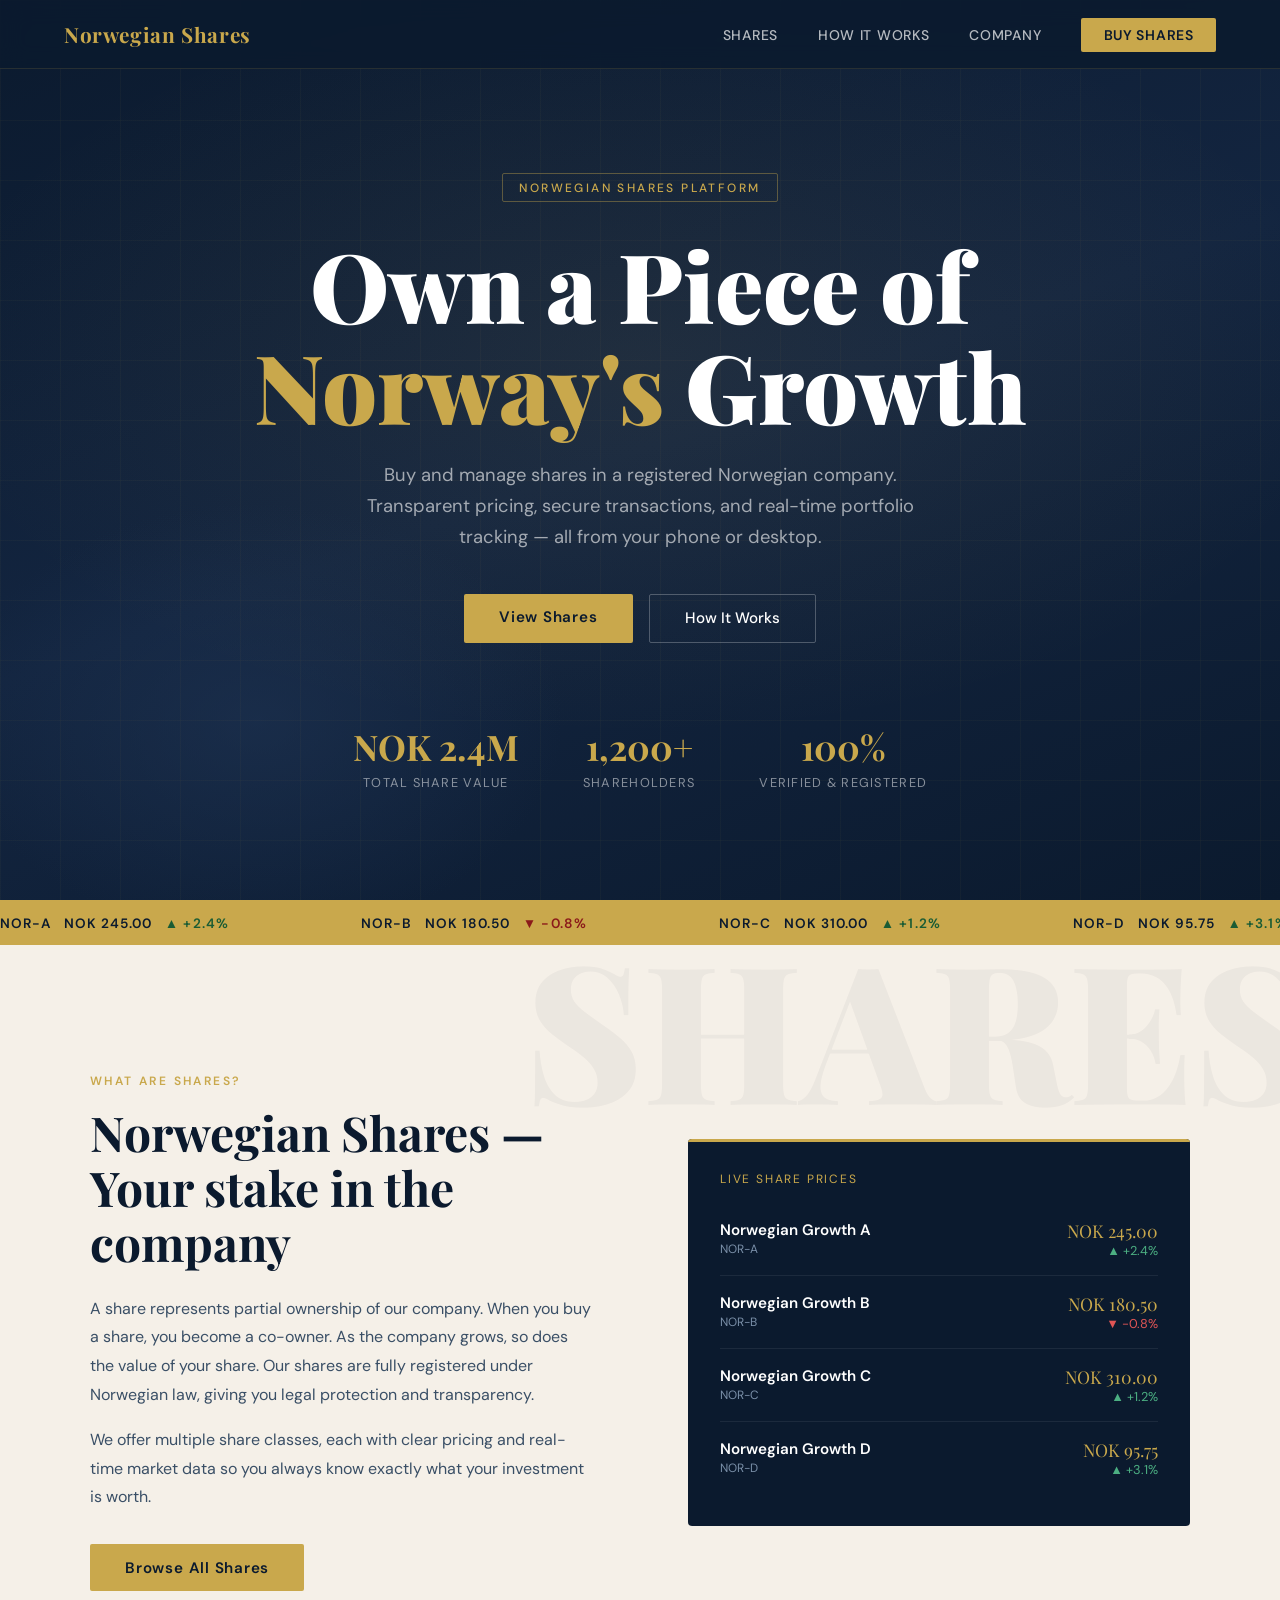
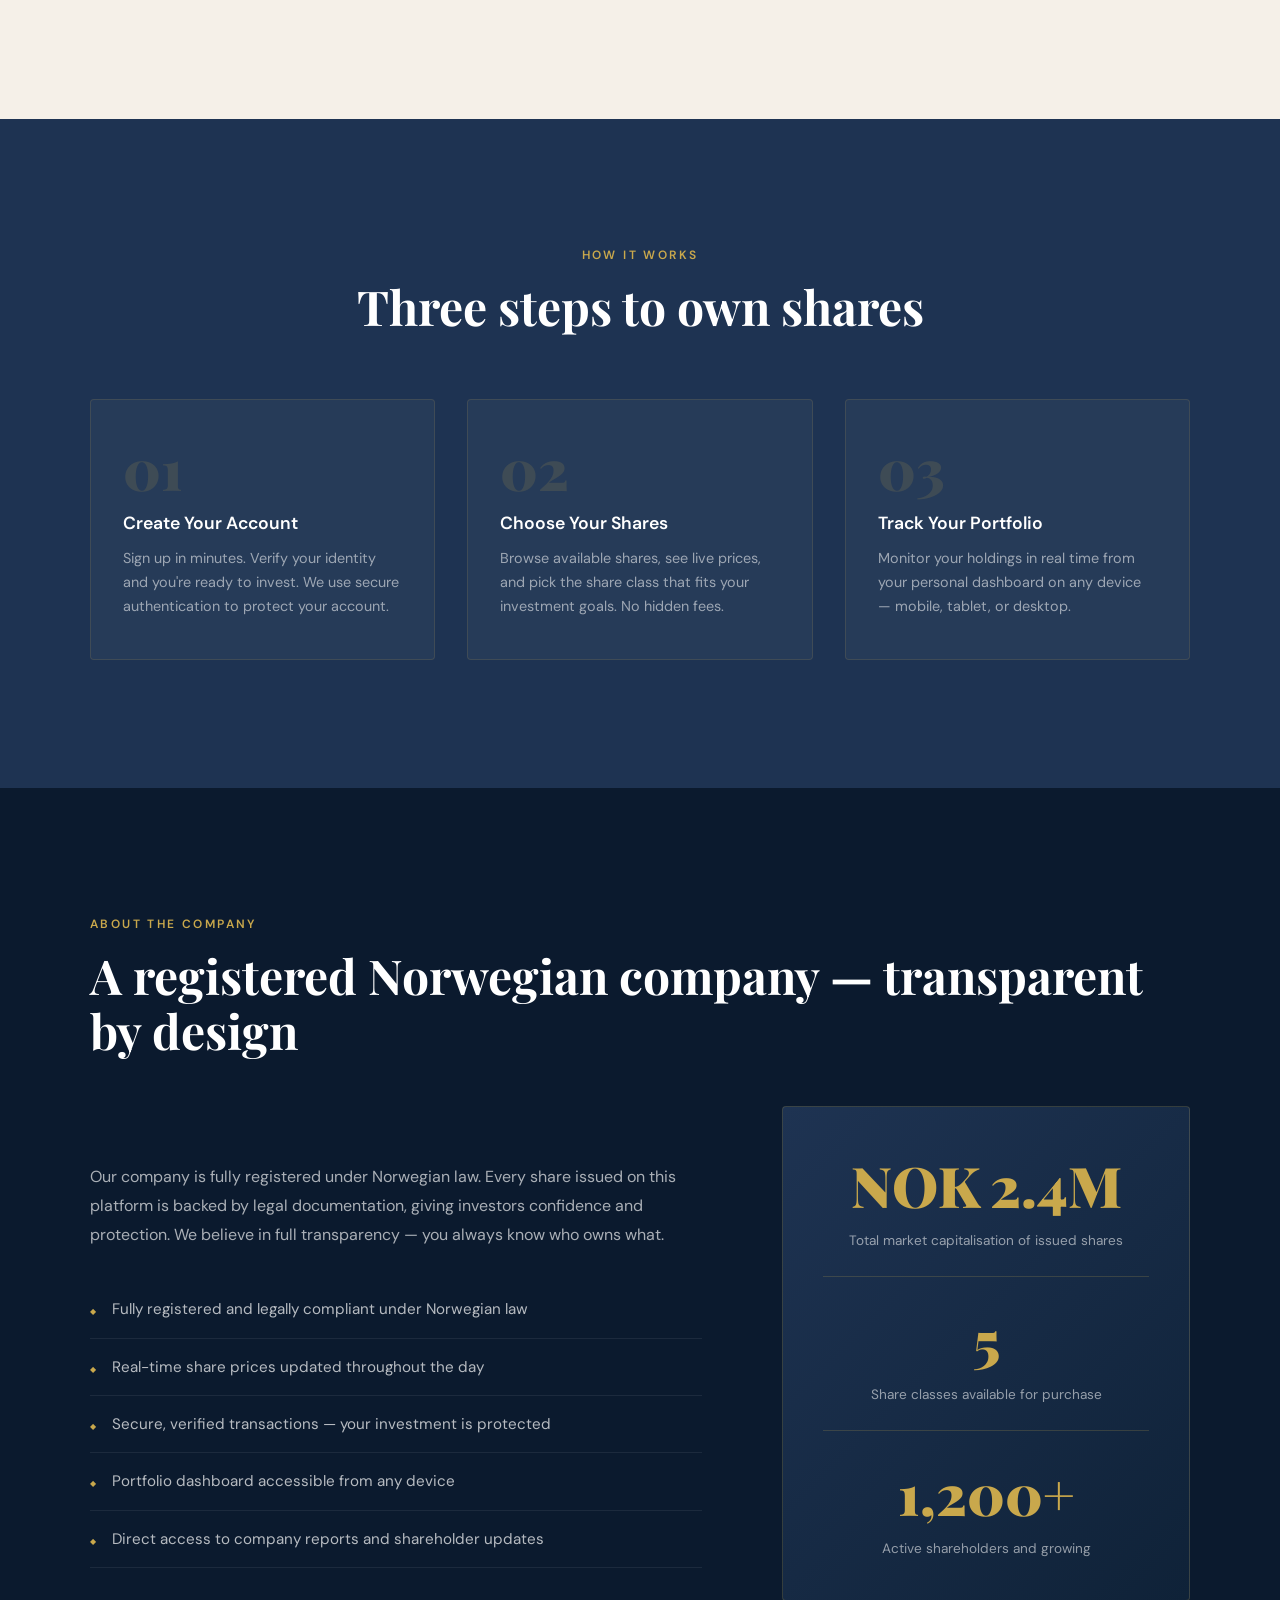
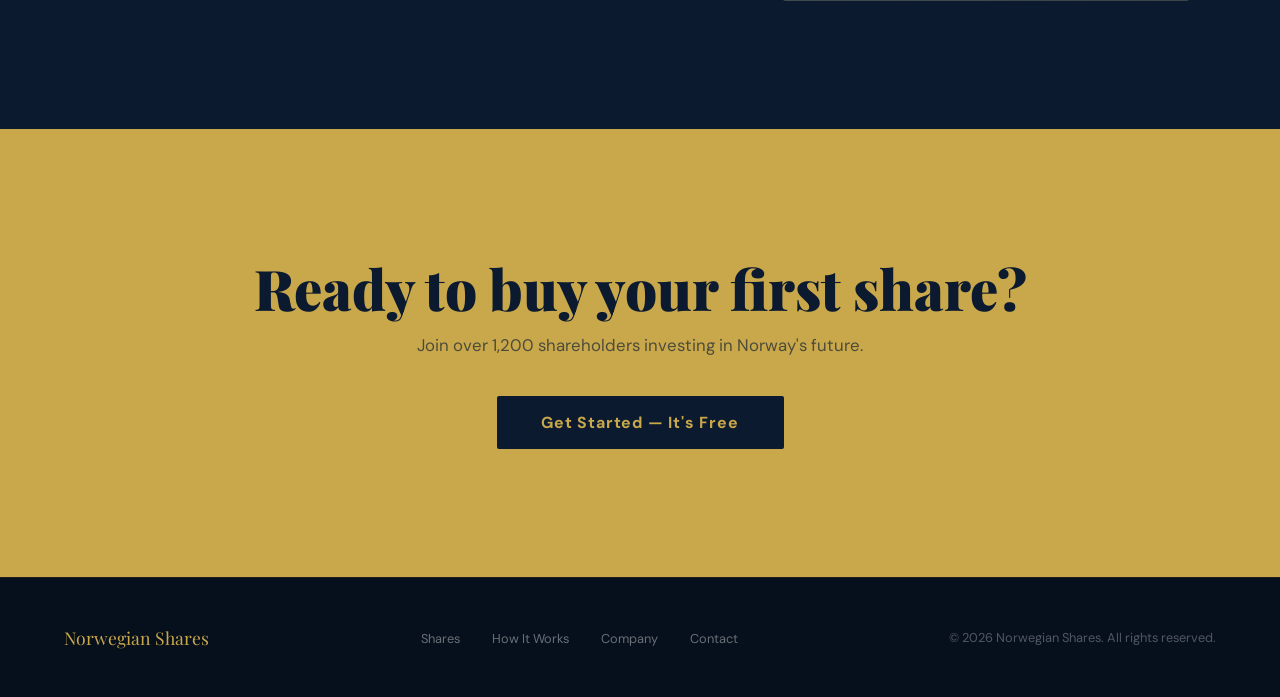
==== index.html @ 44ae5254 "Add files via upload" ====
<!DOCTYPE html>
<html lang="en">
<head>
  <meta charset="UTF-8" />
  <meta name="viewport" content="width=device-width, initial-scale=1.0" />
  <title>Norwegian Shares — Invest in Norway's Future</title>
  <link href="https://fonts.googleapis.com/css2?family=Playfair+Display:wght@400;700;900&family=DM+Sans:wght@300;400;500&display=swap" rel="stylesheet" />
  <style>
    :root {
      --navy: #0b1a2e;
      --gold: #c9a84c;
      --gold-light: #e8c97e;
      --cream: #f5f0e8;
      --white: #ffffff;
      --mid: #1e3352;
      --text-muted: #7a8fa8;
    }

    * { margin: 0; padding: 0; box-sizing: border-box; }

    html { scroll-behavior: smooth; }

    body {
      font-family: 'DM Sans', sans-serif;
      background: var(--navy);
      color: var(--white);
      overflow-x: hidden;
    }

    /* ─── NAV ─────────────────────────── */
    nav {
      position: fixed;
      top: 0; left: 0; right: 0;
      z-index: 100;
      display: flex;
      align-items: center;
      justify-content: space-between;
      padding: 1.25rem 4rem;
      background: rgba(11, 26, 46, 0.85);
      backdrop-filter: blur(12px);
      border-bottom: 1px solid rgba(201, 168, 76, 0.15);
    }

    .nav-logo {
      font-family: 'Playfair Display', serif;
      font-size: 1.3rem;
      font-weight: 700;
      color: var(--gold);
      letter-spacing: 0.03em;
    }

    .nav-links {
      display: flex;
      gap: 2.5rem;
      list-style: none;
    }

    .nav-links a {
      color: rgba(255,255,255,0.7);
      text-decoration: none;
      font-size: 0.875rem;
      font-weight: 500;
      letter-spacing: 0.05em;
      text-transform: uppercase;
      transition: color 0.2s;
    }

    .nav-links a:hover { color: var(--gold); }

    .nav-cta {
      background: var(--gold);
      color: var(--navy) !important;
      padding: 0.5rem 1.4rem;
      border-radius: 2px;
      font-weight: 600 !important;
    }

    /* ─── HERO ────────────────────────── */
    .hero {
      min-height: 100vh;
      display: flex;
      flex-direction: column;
      justify-content: center;
      align-items: center;
      text-align: center;
      padding: 8rem 2rem 4rem;
      position: relative;
      overflow: hidden;
    }

    .hero-bg {
      position: absolute;
      inset: 0;
      background:
        radial-gradient(ellipse 80% 60% at 50% 40%, rgba(201,168,76,0.08) 0%, transparent 70%),
        radial-gradient(ellipse 40% 40% at 20% 80%, rgba(30,51,82,0.6) 0%, transparent 60%),
        linear-gradient(160deg, #0b1a2e 0%, #132540 50%, #0b1a2e 100%);
    }

    .hero-grid {
      position: absolute;
      inset: 0;
      background-image:
        linear-gradient(rgba(201,168,76,0.04) 1px, transparent 1px),
        linear-gradient(90deg, rgba(201,168,76,0.04) 1px, transparent 1px);
      background-size: 60px 60px;
    }

    .hero-content { position: relative; z-index: 2; max-width: 860px; }

    .hero-eyebrow {
      display: inline-block;
      font-size: 0.75rem;
      font-weight: 500;
      letter-spacing: 0.2em;
      text-transform: uppercase;
      color: var(--gold);
      border: 1px solid rgba(201,168,76,0.4);
      padding: 0.35rem 1rem;
      border-radius: 2px;
      margin-bottom: 2rem;
      animation: fadeUp 0.8s ease both;
    }

    .hero h1 {
      font-family: 'Playfair Display', serif;
      font-size: clamp(3rem, 8vw, 6rem);
      font-weight: 900;
      line-height: 1.05;
      color: var(--white);
      animation: fadeUp 0.8s 0.15s ease both;
    }

    .hero h1 span { color: var(--gold); }

    .hero-sub {
      margin-top: 1.5rem;
      font-size: 1.15rem;
      color: rgba(255,255,255,0.6);
      line-height: 1.7;
      max-width: 600px;
      margin-left: auto;
      margin-right: auto;
      animation: fadeUp 0.8s 0.3s ease both;
    }

    .hero-actions {
      margin-top: 2.5rem;
      display: flex;
      gap: 1rem;
      justify-content: center;
      flex-wrap: wrap;
      animation: fadeUp 0.8s 0.45s ease both;
    }

    .btn-primary {
      background: var(--gold);
      color: var(--navy);
      padding: 0.85rem 2.2rem;
      border-radius: 2px;
      font-weight: 600;
      font-size: 0.95rem;
      letter-spacing: 0.05em;
      text-decoration: none;
      transition: background 0.2s, transform 0.2s;
    }

    .btn-primary:hover { background: var(--gold-light); transform: translateY(-2px); }

    .btn-secondary {
      background: transparent;
      color: var(--white);
      padding: 0.85rem 2.2rem;
      border-radius: 2px;
      border: 1px solid rgba(255,255,255,0.25);
      font-weight: 500;
      font-size: 0.95rem;
      text-decoration: none;
      transition: border-color 0.2s, transform 0.2s;
    }

    .btn-secondary:hover { border-color: var(--gold); color: var(--gold); transform: translateY(-2px); }

    .hero-stats {
      margin-top: 5rem;
      display: flex;
      gap: 4rem;
      justify-content: center;
      animation: fadeUp 0.8s 0.6s ease both;
    }

    .stat-item { text-align: center; }

    .stat-number {
      font-family: 'Playfair Display', serif;
      font-size: 2.2rem;
      font-weight: 700;
      color: var(--gold);
    }

    .stat-label {
      font-size: 0.8rem;
      color: rgba(255,255,255,0.5);
      text-transform: uppercase;
      letter-spacing: 0.1em;
      margin-top: 0.25rem;
    }

    /* ─── TICKER ──────────────────────── */
    .ticker-wrap {
      background: var(--gold);
      padding: 0.75rem 0;
      overflow: hidden;
      white-space: nowrap;
    }

    .ticker-track {
      display: inline-block;
      animation: ticker 25s linear infinite;
    }

    .ticker-track span {
      color: var(--navy);
      font-weight: 600;
      font-size: 0.85rem;
      letter-spacing: 0.08em;
      margin-right: 4rem;
    }

    .ticker-track .up { color: #1a5c34; }
    .ticker-track .dn { color: #8b1a1a; }

    /* ─── ABOUT SHARES ────────────────── */
    .section-shares {
      padding: 8rem 2rem;
      background: var(--cream);
      color: var(--navy);
      position: relative;
      overflow: hidden;
    }

    .section-shares::before {
      content: 'SHARES';
      position: absolute;
      top: -1rem;
      right: -2rem;
      font-family: 'Playfair Display', serif;
      font-size: 12rem;
      font-weight: 900;
      color: rgba(11,26,46,0.04);
      pointer-events: none;
      line-height: 1;
    }

    .container { max-width: 1100px; margin: 0 auto; }

    .two-col {
      display: grid;
      grid-template-columns: 1fr 1fr;
      gap: 6rem;
      align-items: center;
    }

    .section-label {
      font-size: 0.75rem;
      font-weight: 600;
      letter-spacing: 0.2em;
      text-transform: uppercase;
      color: var(--gold);
      margin-bottom: 1rem;
    }

    .section-title {
      font-family: 'Playfair Display', serif;
      font-size: clamp(2rem, 4vw, 3rem);
      font-weight: 700;
      line-height: 1.15;
      color: var(--navy);
    }

    .section-title.light { color: var(--white); }

    .section-body {
      margin-top: 1.5rem;
      font-size: 1rem;
      line-height: 1.8;
      color: #3a4f66;
    }

    .section-body.light { color: rgba(255,255,255,0.65); }

    .shares-card {
      background: var(--navy);
      border-radius: 4px;
      padding: 2rem;
      position: relative;
      overflow: hidden;
    }

    .shares-card::after {
      content: '';
      position: absolute;
      top: 0; left: 0;
      width: 100%; height: 3px;
      background: var(--gold);
    }

    .share-row {
      display: flex;
      justify-content: space-between;
      align-items: center;
      padding: 1rem 0;
      border-bottom: 1px solid rgba(255,255,255,0.07);
    }

    .share-row:last-child { border-bottom: none; }

    .share-name {
      font-weight: 600;
      font-size: 0.95rem;
      color: var(--white);
    }

    .share-code {
      font-size: 0.75rem;
      color: var(--text-muted);
      margin-top: 0.1rem;
    }

    .share-price {
      font-family: 'Playfair Display', serif;
      font-size: 1.1rem;
      color: var(--gold);
    }

    .share-change.pos { color: #4caf82; font-size: 0.8rem; }
    .share-change.neg { color: #e05555; font-size: 0.8rem; }

    /* ─── HOW IT WORKS ────────────────── */
    .section-how {
      padding: 8rem 2rem;
      background: var(--mid);
    }

    .section-how .section-title { color: var(--white); }

    .steps {
      display: grid;
      grid-template-columns: repeat(3, 1fr);
      gap: 2rem;
      margin-top: 4rem;
    }

    .step {
      background: rgba(255,255,255,0.04);
      border: 1px solid rgba(201,168,76,0.15);
      border-radius: 4px;
      padding: 2.5rem 2rem;
      position: relative;
      transition: border-color 0.3s;
    }

    .step:hover { border-color: rgba(201,168,76,0.5); }

    .step-num {
      font-family: 'Playfair Display', serif;
      font-size: 3.5rem;
      font-weight: 900;
      color: rgba(201,168,76,0.15);
      line-height: 1;
      margin-bottom: 1rem;
    }

    .step-title {
      font-size: 1.1rem;
      font-weight: 600;
      color: var(--white);
      margin-bottom: 0.75rem;
    }

    .step-desc {
      font-size: 0.9rem;
      color: rgba(255,255,255,0.55);
      line-height: 1.7;
    }

    /* ─── COMPANY ─────────────────────── */
    .section-company {
      padding: 8rem 2rem;
      background: var(--navy);
      position: relative;
    }

    .section-company .section-title { color: var(--white); }

    .company-grid {
      display: grid;
      grid-template-columns: 3fr 2fr;
      gap: 5rem;
      align-items: center;
      margin-top: 3rem;
    }

    .feature-list {
      list-style: none;
      margin-top: 2rem;
    }

    .feature-list li {
      display: flex;
      align-items: flex-start;
      gap: 1rem;
      padding: 1rem 0;
      border-bottom: 1px solid rgba(255,255,255,0.07);
      color: rgba(255,255,255,0.7);
      font-size: 0.95rem;
      line-height: 1.6;
    }

    .feature-list li::before {
      content: '◆';
      color: var(--gold);
      font-size: 0.5rem;
      margin-top: 0.5rem;
      flex-shrink: 0;
    }

    .company-aside {
      background: linear-gradient(135deg, var(--mid), #0f2238);
      border-radius: 4px;
      padding: 2.5rem;
      border: 1px solid rgba(201,168,76,0.2);
      text-align: center;
    }

    .company-aside .big-num {
      font-family: 'Playfair Display', serif;
      font-size: 3.5rem;
      font-weight: 900;
      color: var(--gold);
    }

    .company-aside p {
      color: rgba(255,255,255,0.55);
      font-size: 0.85rem;
      margin-top: 0.5rem;
      line-height: 1.6;
    }

    .company-aside hr {
      border: none;
      border-top: 1px solid rgba(201,168,76,0.2);
      margin: 1.5rem 0;
    }

    /* ─── CTA ─────────────────────────── */
    .section-cta {
      padding: 8rem 2rem;
      background: var(--gold);
      text-align: center;
    }

    .section-cta h2 {
      font-family: 'Playfair Display', serif;
      font-size: clamp(2rem, 5vw, 3.5rem);
      font-weight: 900;
      color: var(--navy);
      line-height: 1.1;
    }

    .section-cta p {
      color: rgba(11,26,46,0.65);
      margin-top: 1rem;
      font-size: 1.05rem;
    }

    .btn-dark {
      display: inline-block;
      margin-top: 2.5rem;
      background: var(--navy);
      color: var(--gold);
      padding: 1rem 2.8rem;
      border-radius: 2px;
      font-weight: 700;
      font-size: 1rem;
      letter-spacing: 0.05em;
      text-decoration: none;
      transition: background 0.2s, transform 0.2s;
    }

    .btn-dark:hover { background: #0f2238; transform: translateY(-2px); }

    /* ─── FOOTER ──────────────────────── */
    footer {
      background: #060f1c;
      padding: 3rem 4rem;
      display: flex;
      justify-content: space-between;
      align-items: center;
      flex-wrap: wrap;
      gap: 1rem;
      border-top: 1px solid rgba(201,168,76,0.1);
    }

    .footer-logo {
      font-family: 'Playfair Display', serif;
      font-size: 1.1rem;
      color: var(--gold);
    }

    .footer-copy {
      color: rgba(255,255,255,0.3);
      font-size: 0.8rem;
    }

    .footer-links {
      display: flex;
      gap: 2rem;
      list-style: none;
    }

    .footer-links a {
      color: rgba(255,255,255,0.4);
      text-decoration: none;
      font-size: 0.8rem;
      transition: color 0.2s;
    }

    .footer-links a:hover { color: var(--gold); }

    /* ─── ANIMATIONS ──────────────────── */
    @keyframes fadeUp {
      from { opacity: 0; transform: translateY(24px); }
      to   { opacity: 1; transform: translateY(0); }
    }

    @keyframes ticker {
      from { transform: translateX(0); }
      to   { transform: translateX(-50%); }
    }

    .reveal {
      opacity: 0;
      transform: translateY(30px);
      transition: opacity 0.7s ease, transform 0.7s ease;
    }

    .reveal.visible {
      opacity: 1;
      transform: translateY(0);
    }

    /* ─── MOBILE ──────────────────────── */
    @media (max-width: 768px) {
      nav { padding: 1rem 1.5rem; }
      .nav-links { display: none; }
      .two-col, .steps, .company-grid { grid-template-columns: 1fr; gap: 2.5rem; }
      .hero-stats { gap: 2rem; flex-wrap: wrap; }
      footer { flex-direction: column; text-align: center; }
    }
  </style>
</head>
<body>

  <!-- NAV -->
  <nav>
    <div class="nav-logo">Norwegian Shares</div>
    <ul class="nav-links">
      <li><a href="#shares">Shares</a></li>
      <li><a href="#how">How It Works</a></li>
      <li><a href="#company">Company</a></li>
      <li><a href="#" class="nav-cta">Buy Shares</a></li>
    </ul>
  </nav>

  <!-- HERO -->
  <section class="hero">
    <div class="hero-bg"></div>
    <div class="hero-grid"></div>
    <div class="hero-content">
      <div class="hero-eyebrow">Norwegian Shares Platform</div>
      <h1>Own a Piece of <span>Norway's</span> Growth</h1>
      <p class="hero-sub">
        Buy and manage shares in a registered Norwegian company. Transparent pricing, secure transactions, and real-time portfolio tracking — all from your phone or desktop.
      </p>
      <div class="hero-actions">
        <a href="#shares" class="btn-primary">View Shares</a>
        <a href="#how" class="btn-secondary">How It Works</a>
      </div>
      <div class="hero-stats">
        <div class="stat-item">
          <div class="stat-number">NOK 2.4M</div>
          <div class="stat-label">Total Share Value</div>
        </div>
        <div class="stat-item">
          <div class="stat-number">1,200+</div>
          <div class="stat-label">Shareholders</div>
        </div>
        <div class="stat-item">
          <div class="stat-number">100%</div>
          <div class="stat-label">Verified & Registered</div>
        </div>
      </div>
    </div>
  </section>

  <!-- TICKER -->
  <div class="ticker-wrap">
    <div class="ticker-track">
      <span>NOR-A &nbsp; NOK 245.00 &nbsp; <span class="up">▲ +2.4%</span></span>
      <span>NOR-B &nbsp; NOK 180.50 &nbsp; <span class="dn">▼ -0.8%</span></span>
      <span>NOR-C &nbsp; NOK 310.00 &nbsp; <span class="up">▲ +1.2%</span></span>
      <span>NOR-D &nbsp; NOK 95.75 &nbsp; <span class="up">▲ +3.1%</span></span>
      <span>NOR-E &nbsp; NOK 420.00 &nbsp; <span class="dn">▼ -0.3%</span></span>
      <!-- duplicate for seamless loop -->
      <span>NOR-A &nbsp; NOK 245.00 &nbsp; <span class="up">▲ +2.4%</span></span>
      <span>NOR-B &nbsp; NOK 180.50 &nbsp; <span class="dn">▼ -0.8%</span></span>
      <span>NOR-C &nbsp; NOK 310.00 &nbsp; <span class="up">▲ +1.2%</span></span>
      <span>NOR-D &nbsp; NOK 95.75 &nbsp; <span class="up">▲ +3.1%</span></span>
      <span>NOR-E &nbsp; NOK 420.00 &nbsp; <span class="dn">▼ -0.3%</span></span>
    </div>
  </div>

  <!-- ABOUT SHARES -->
  <section class="section-shares" id="shares">
    <div class="container">
      <div class="two-col">
        <div class="reveal">
          <div class="section-label">What Are Shares?</div>
          <h2 class="section-title">Norwegian Shares — Your stake in the company</h2>
          <p class="section-body">
            A share represents partial ownership of our company. When you buy a share, you become a co-owner. As the company grows, so does the value of your share. Our shares are fully registered under Norwegian law, giving you legal protection and transparency.
          </p>
          <p class="section-body" style="margin-top:1rem;">
            We offer multiple share classes, each with clear pricing and real-time market data so you always know exactly what your investment is worth.
          </p>
          <a href="#" class="btn-primary" style="display:inline-block; margin-top:2rem;">Browse All Shares</a>
        </div>
        <div class="shares-card reveal">
          <div style="font-size:0.75rem; letter-spacing:0.15em; text-transform:uppercase; color:var(--gold); margin-bottom:1rem;">Live Share Prices</div>
          <div class="share-row">
            <div>
              <div class="share-name">Norwegian Growth A</div>
              <div class="share-code">NOR-A</div>
            </div>
            <div style="text-align:right">
              <div class="share-price">NOK 245.00</div>
              <div class="share-change pos">▲ +2.4%</div>
            </div>
          </div>
          <div class="share-row">
            <div>
              <div class="share-name">Norwegian Growth B</div>
              <div class="share-code">NOR-B</div>
            </div>
            <div style="text-align:right">
              <div class="share-price">NOK 180.50</div>
              <div class="share-change neg">▼ -0.8%</div>
            </div>
          </div>
          <div class="share-row">
            <div>
              <div class="share-name">Norwegian Growth C</div>
              <div class="share-code">NOR-C</div>
            </div>
            <div style="text-align:right">
              <div class="share-price">NOK 310.00</div>
              <div class="share-change pos">▲ +1.2%</div>
            </div>
          </div>
          <div class="share-row">
            <div>
              <div class="share-name">Norwegian Growth D</div>
              <div class="share-code">NOR-D</div>
            </div>
            <div style="text-align:right">
              <div class="share-price">NOK 95.75</div>
              <div class="share-change pos">▲ +3.1%</div>
            </div>
          </div>
        </div>
      </div>
    </div>
  </section>

  <!-- HOW IT WORKS -->
  <section class="section-how" id="how">
    <div class="container">
      <div class="reveal" style="text-align:center;">
        <div class="section-label" style="justify-content:center; display:flex;">How It Works</div>
        <h2 class="section-title" style="color:var(--white);">Three steps to own shares</h2>
      </div>
      <div class="steps">
        <div class="step reveal">
          <div class="step-num">01</div>
          <div class="step-title">Create Your Account</div>
          <p class="step-desc">Sign up in minutes. Verify your identity and you're ready to invest. We use secure authentication to protect your account.</p>
        </div>
        <div class="step reveal" style="transition-delay:0.15s">
          <div class="step-num">02</div>
          <div class="step-title">Choose Your Shares</div>
          <p class="step-desc">Browse available shares, see live prices, and pick the share class that fits your investment goals. No hidden fees.</p>
        </div>
        <div class="step reveal" style="transition-delay:0.3s">
          <div class="step-num">03</div>
          <div class="step-title">Track Your Portfolio</div>
          <p class="step-desc">Monitor your holdings in real time from your personal dashboard on any device — mobile, tablet, or desktop.</p>
        </div>
      </div>
    </div>
  </section>

  <!-- COMPANY -->
  <section class="section-company" id="company">
    <div class="container">
      <div class="reveal">
        <div class="section-label">About The Company</div>
        <h2 class="section-title" style="color:var(--white);">A registered Norwegian company — transparent by design</h2>
      </div>
      <div class="company-grid">
        <div class="reveal">
          <p class="section-body light">
            Our company is fully registered under Norwegian law. Every share issued on this platform is backed by legal documentation, giving investors confidence and protection. We believe in full transparency — you always know who owns what.
          </p>
          <ul class="feature-list">
            <li>Fully registered and legally compliant under Norwegian law</li>
            <li>Real-time share prices updated throughout the day</li>
            <li>Secure, verified transactions — your investment is protected</li>
            <li>Portfolio dashboard accessible from any device</li>
            <li>Direct access to company reports and shareholder updates</li>
          </ul>
        </div>
        <div class="company-aside reveal">
          <div class="big-num">NOK 2.4M</div>
          <p>Total market capitalisation of issued shares</p>
          <hr />
          <div class="big-num">5</div>
          <p>Share classes available for purchase</p>
          <hr />
          <div class="big-num">1,200+</div>
          <p>Active shareholders and growing</p>
        </div>
      </div>
    </div>
  </section>

  <!-- CTA -->
  <section class="section-cta">
    <div class="container reveal" style="text-align:center;">
      <h2>Ready to buy your first share?</h2>
      <p>Join over 1,200 shareholders investing in Norway's future.</p>
      <a href="#" class="btn-dark">Get Started — It's Free</a>
    </div>
  </section>

  <!-- FOOTER -->
  <footer>
    <div class="footer-logo">Norwegian Shares</div>
    <ul class="footer-links">
      <li><a href="#">Shares</a></li>
      <li><a href="#">How It Works</a></li>
      <li><a href="#">Company</a></li>
      <li><a href="#">Contact</a></li>
    </ul>
    <div class="footer-copy">© 2026 Norwegian Shares. All rights reserved.</div>
  </footer>

  <script>
    // Scroll reveal
    const reveals = document.querySelectorAll('.reveal');
    const observer = new IntersectionObserver((entries) => {
      entries.forEach(e => {
        if (e.isIntersecting) {
          e.target.classList.add('visible');
          observer.unobserve(e.target);
        }
      });
    }, { threshold: 0.12 });
    reveals.forEach(r => observer.observe(r));
  </script>
</body>
</html>
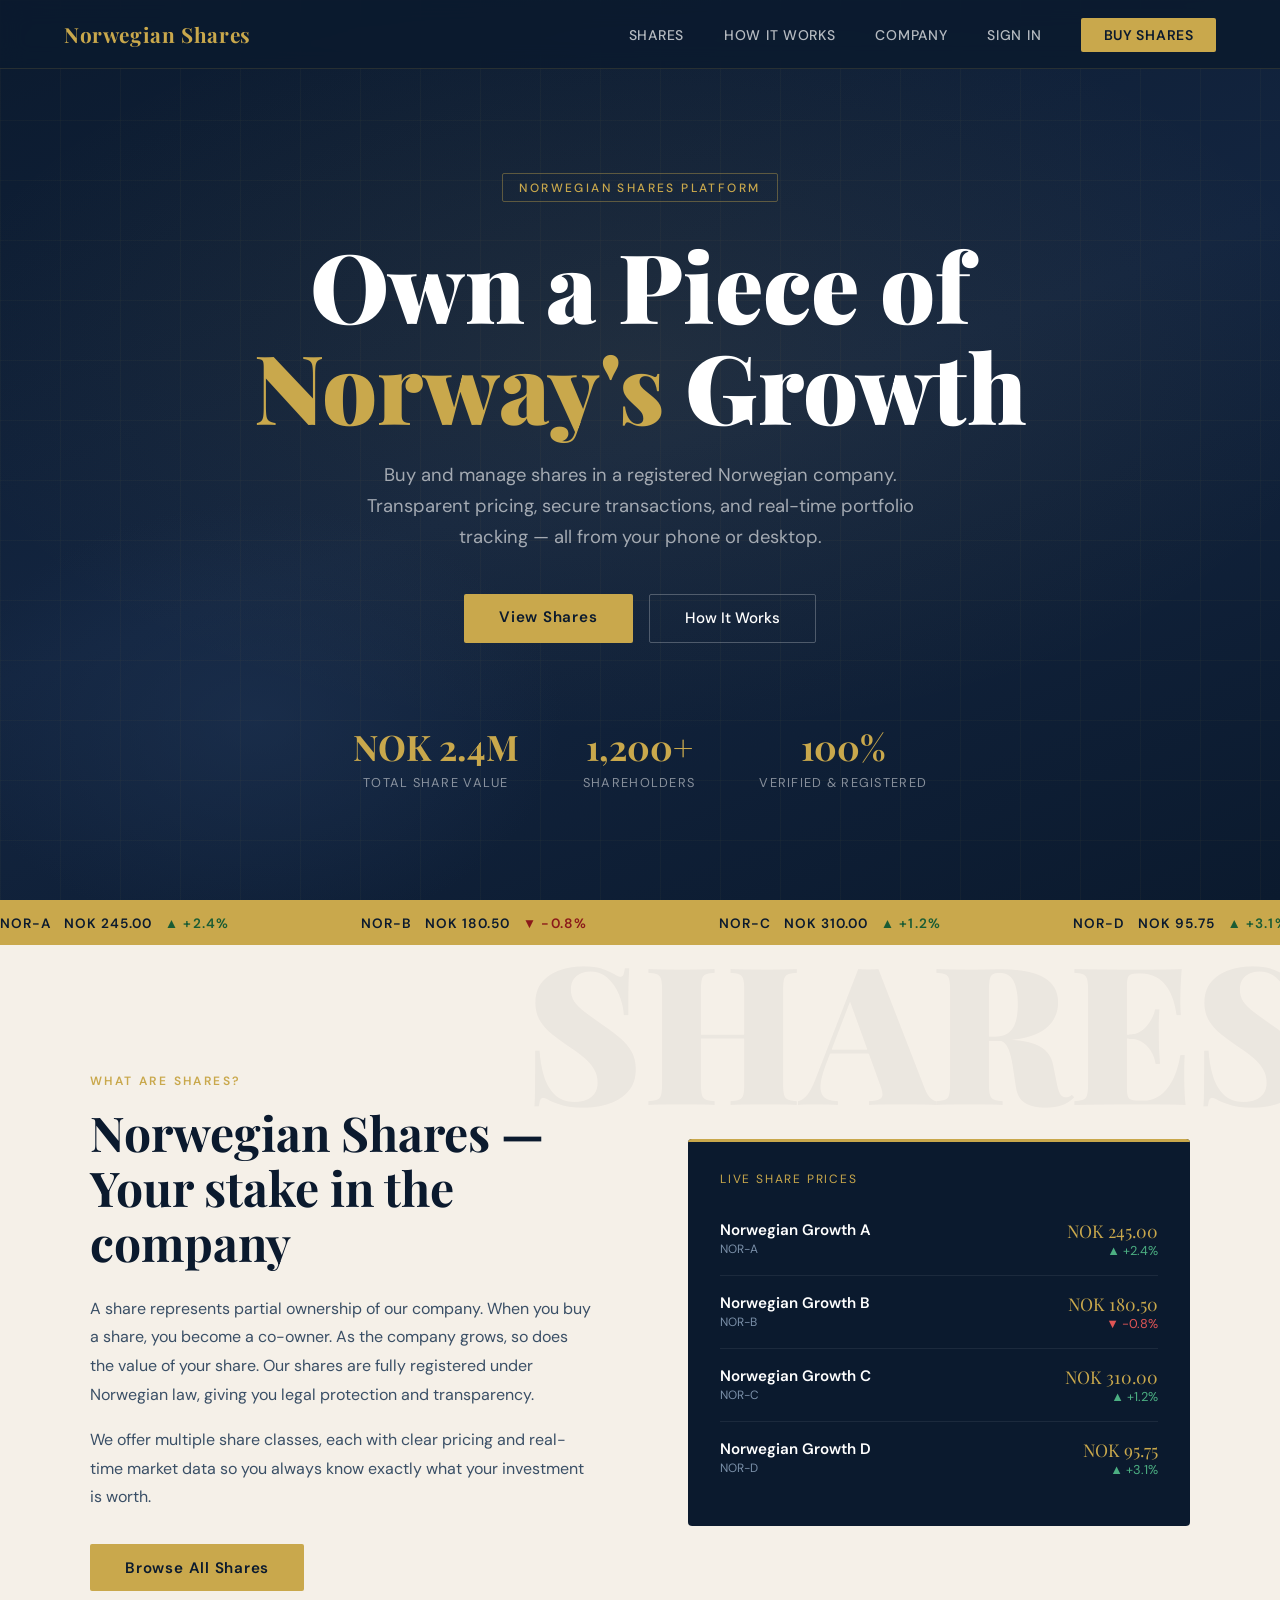
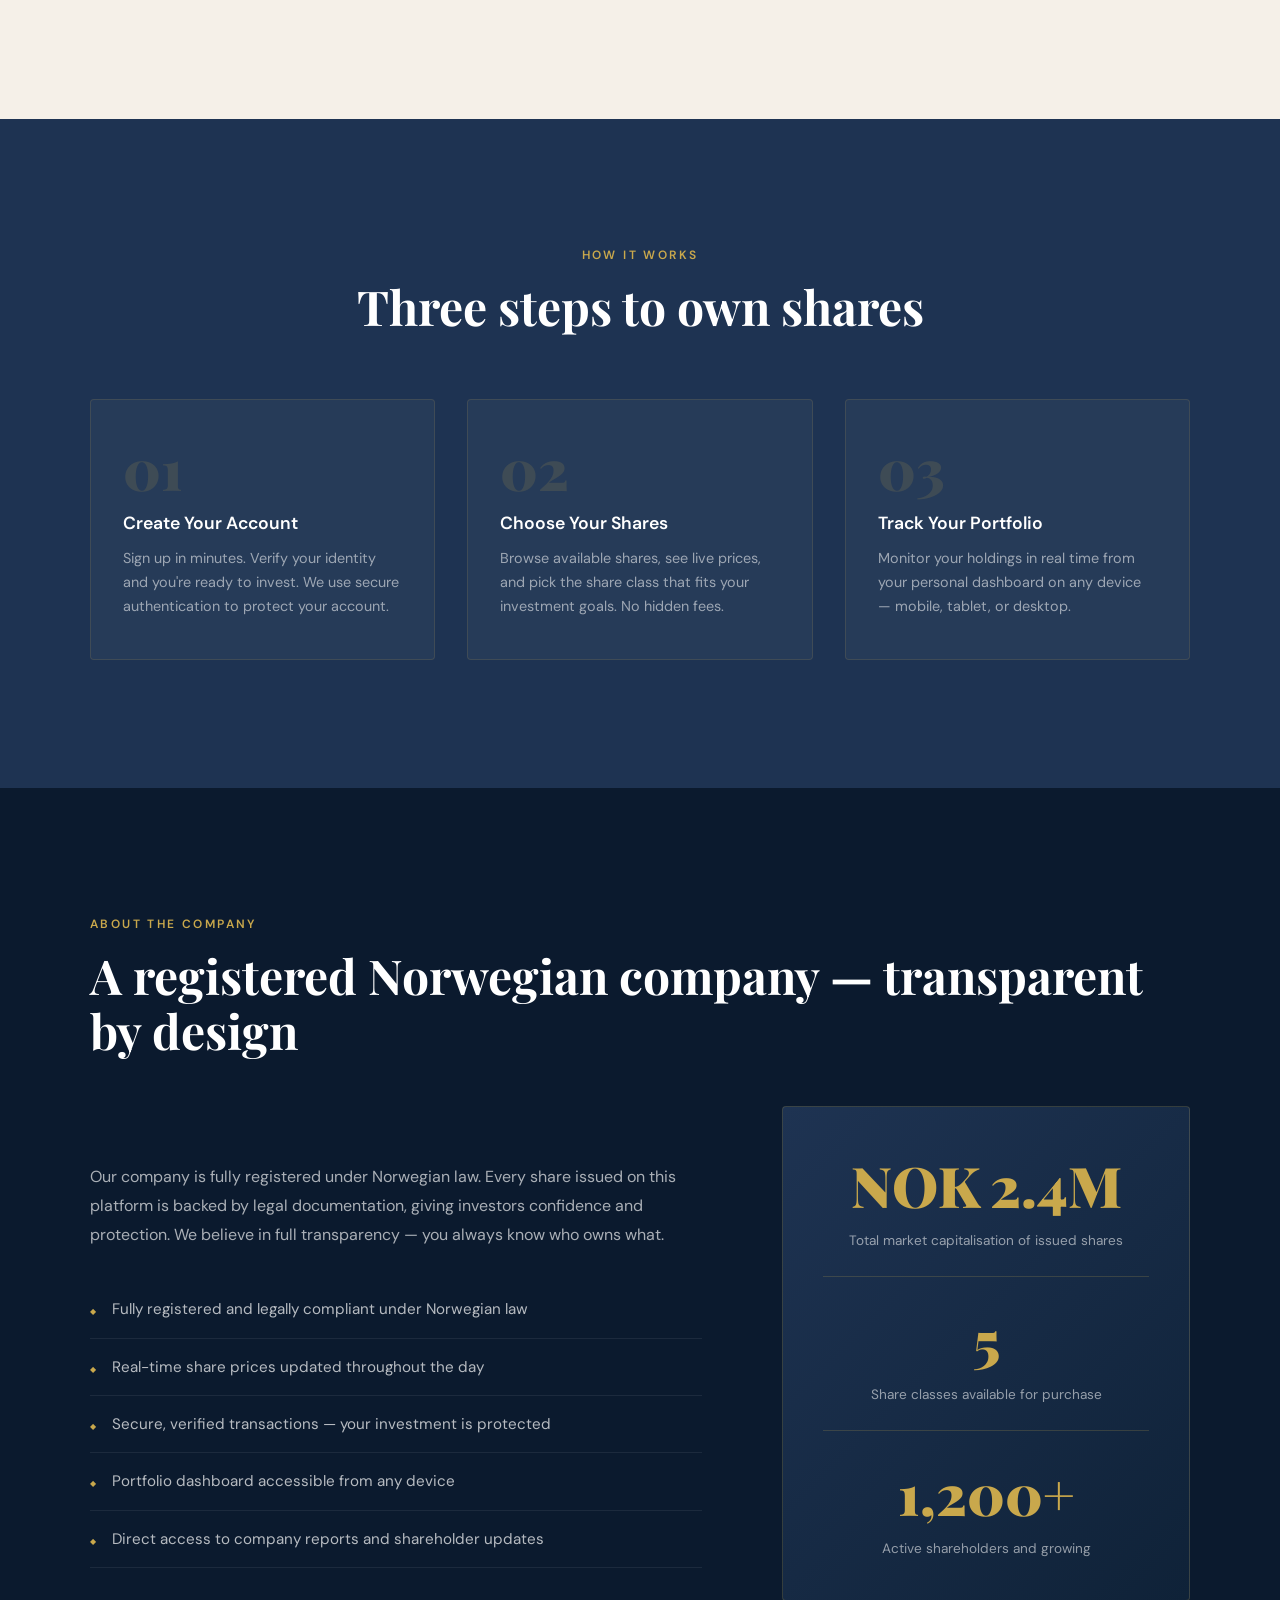
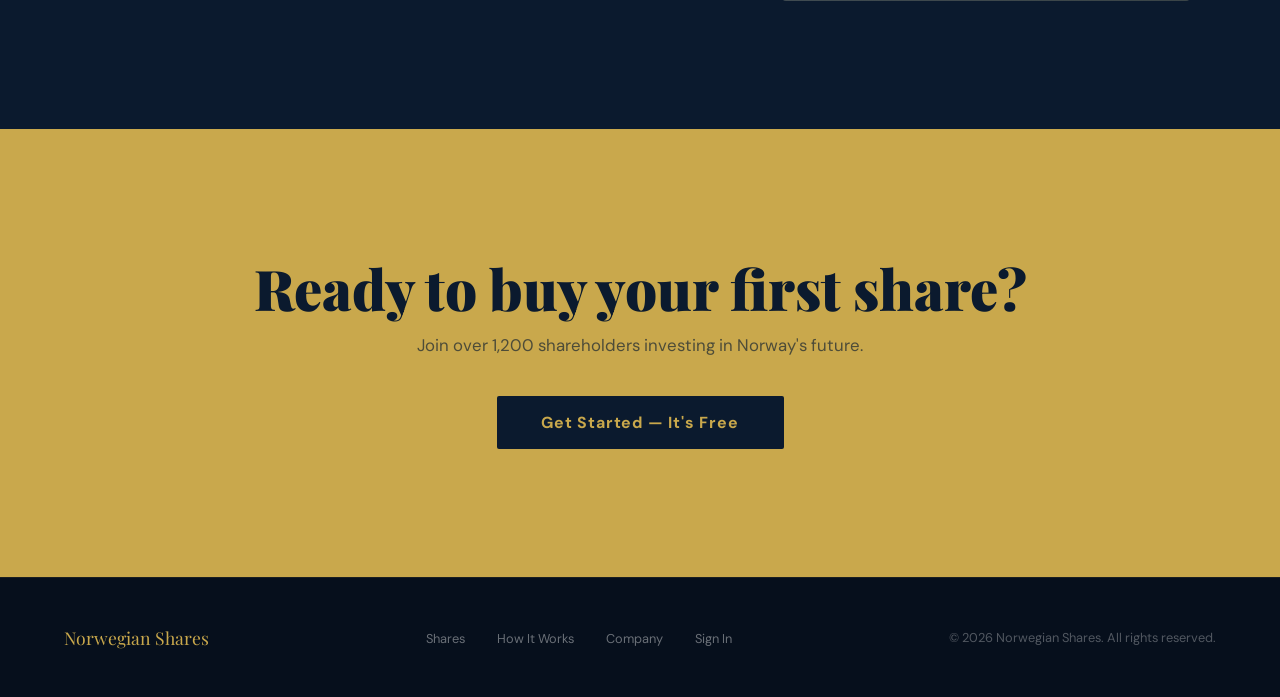
==== commit a418ac21: "Update index.html" ====
--- a/index.html
+++ b/index.html
@@ -564,12 +564,13 @@
 
   <!-- NAV -->
   <nav>
-    <div class="nav-logo">Norwegian Shares</div>
+    <a href="index.html" class="nav-logo" style="text-decoration:none;">Norwegian Shares</a>
     <ul class="nav-links">
       <li><a href="#shares">Shares</a></li>
       <li><a href="#how">How It Works</a></li>
       <li><a href="#company">Company</a></li>
-      <li><a href="#" class="nav-cta">Buy Shares</a></li>
+      <li><a href="login.html">Sign In</a></li>
+      <li><a href="marketplace.html" class="nav-cta">Buy Shares</a></li>
     </ul>
   </nav>
 
@@ -584,7 +585,7 @@
         Buy and manage shares in a registered Norwegian company. Transparent pricing, secure transactions, and real-time portfolio tracking — all from your phone or desktop.
       </p>
       <div class="hero-actions">
-        <a href="#shares" class="btn-primary">View Shares</a>
+        <a href="marketplace.html" class="btn-primary">View Shares</a>
         <a href="#how" class="btn-secondary">How It Works</a>
       </div>
       <div class="hero-stats">
@@ -634,7 +635,7 @@
           <p class="section-body" style="margin-top:1rem;">
             We offer multiple share classes, each with clear pricing and real-time market data so you always know exactly what your investment is worth.
           </p>
-          <a href="#" class="btn-primary" style="display:inline-block; margin-top:2rem;">Browse All Shares</a>
+          <a href="marketplace.html" class="btn-primary" style="display:inline-block; margin-top:2rem;">Browse All Shares</a>
         </div>
         <div class="shares-card reveal">
           <div style="font-size:0.75rem; letter-spacing:0.15em; text-transform:uppercase; color:var(--gold); margin-bottom:1rem;">Live Share Prices</div>
@@ -749,7 +750,7 @@
     <div class="container reveal" style="text-align:center;">
       <h2>Ready to buy your first share?</h2>
       <p>Join over 1,200 shareholders investing in Norway's future.</p>
-      <a href="#" class="btn-dark">Get Started — It's Free</a>
+      <a href="login.html" class="btn-dark">Get Started — It's Free</a>
     </div>
   </section>
 
@@ -757,10 +758,10 @@
   <footer>
     <div class="footer-logo">Norwegian Shares</div>
     <ul class="footer-links">
-      <li><a href="#">Shares</a></li>
-      <li><a href="#">How It Works</a></li>
-      <li><a href="#">Company</a></li>
-      <li><a href="#">Contact</a></li>
+      <li><a href="marketplace.html">Shares</a></li>
+      <li><a href="#how">How It Works</a></li>
+      <li><a href="#company">Company</a></li>
+      <li><a href="login.html">Sign In</a></li>
     </ul>
     <div class="footer-copy">© 2026 Norwegian Shares. All rights reserved.</div>
   </footer>
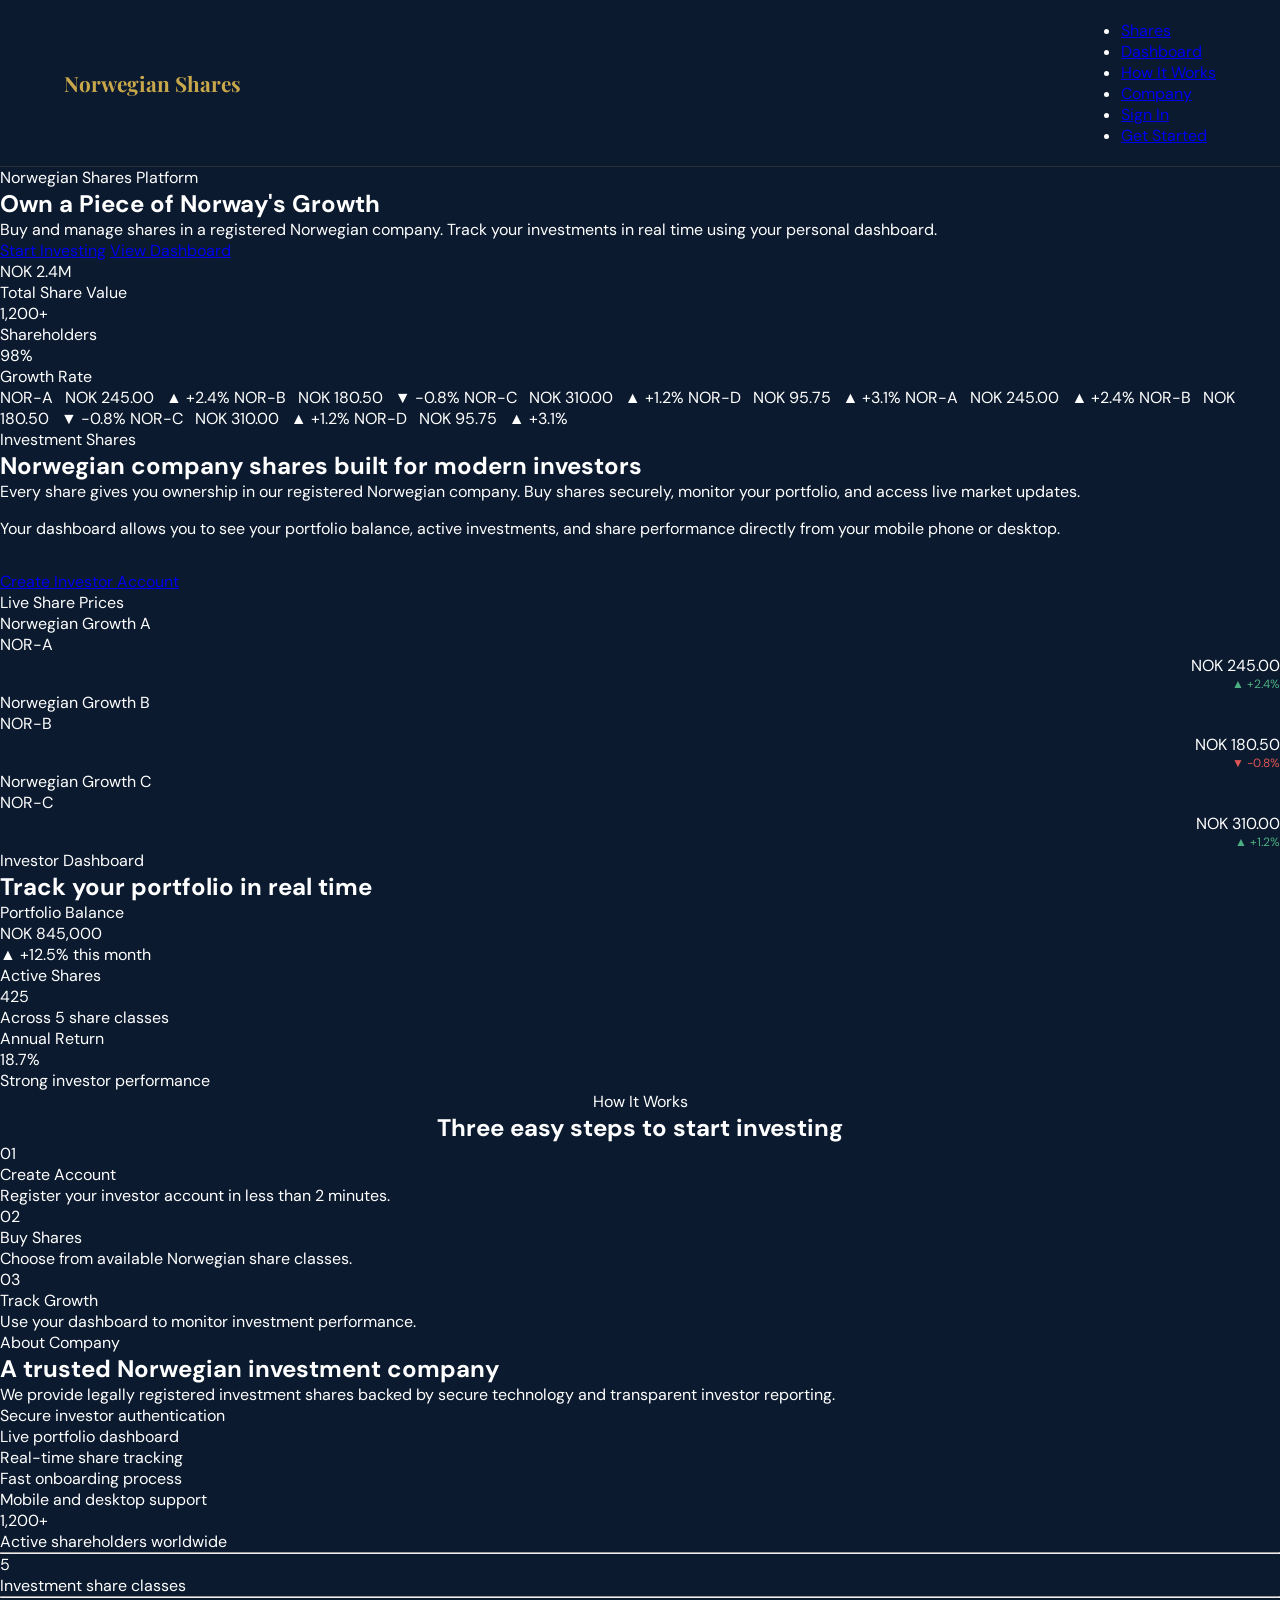
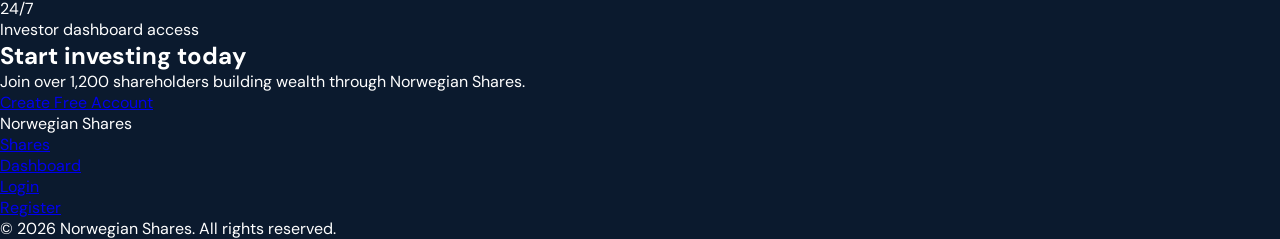
==== commit 1cfdfa23: "Update index.html" ====
--- a/index.html
+++ b/index.html
@@ -4,573 +4,24 @@
   <meta charset="UTF-8" />
   <meta name="viewport" content="width=device-width, initial-scale=1.0" />
   <title>Norwegian Shares — Invest in Norway's Future</title>
-  <link href="https://fonts.googleapis.com/css2?family=Playfair+Display:wght@400;700;900&family=DM+Sans:wght@300;400;500&display=swap" rel="stylesheet" />
-  <style>
-    :root {
-      --navy: #0b1a2e;
-      --gold: #c9a84c;
-      --gold-light: #e8c97e;
-      --cream: #f5f0e8;
-      --white: #ffffff;
-      --mid: #1e3352;
-      --text-muted: #7a8fa8;
-    }
-
-    * { margin: 0; padding: 0; box-sizing: border-box; }
-
-    html { scroll-behavior: smooth; }
-
-    body {
-      font-family: 'DM Sans', sans-serif;
-      background: var(--navy);
-      color: var(--white);
-      overflow-x: hidden;
-    }
-
-    /* ─── NAV ─────────────────────────── */
-    nav {
-      position: fixed;
-      top: 0; left: 0; right: 0;
-      z-index: 100;
-      display: flex;
-      align-items: center;
-      justify-content: space-between;
-      padding: 1.25rem 4rem;
-      background: rgba(11, 26, 46, 0.85);
-      backdrop-filter: blur(12px);
-      border-bottom: 1px solid rgba(201, 168, 76, 0.15);
-    }
-
-    .nav-logo {
-      font-family: 'Playfair Display', serif;
-      font-size: 1.3rem;
-      font-weight: 700;
-      color: var(--gold);
-      letter-spacing: 0.03em;
-    }
-
-    .nav-links {
-      display: flex;
-      gap: 2.5rem;
-      list-style: none;
-    }
-
-    .nav-links a {
-      color: rgba(255,255,255,0.7);
-      text-decoration: none;
-      font-size: 0.875rem;
-      font-weight: 500;
-      letter-spacing: 0.05em;
-      text-transform: uppercase;
-      transition: color 0.2s;
-    }
-
-    .nav-links a:hover { color: var(--gold); }
-
-    .nav-cta {
-      background: var(--gold);
-      color: var(--navy) !important;
-      padding: 0.5rem 1.4rem;
-      border-radius: 2px;
-      font-weight: 600 !important;
-    }
-
-    /* ─── HERO ────────────────────────── */
-    .hero {
-      min-height: 100vh;
-      display: flex;
-      flex-direction: column;
-      justify-content: center;
-      align-items: center;
-      text-align: center;
-      padding: 8rem 2rem 4rem;
-      position: relative;
-      overflow: hidden;
-    }
-
-    .hero-bg {
-      position: absolute;
-      inset: 0;
-      background:
-        radial-gradient(ellipse 80% 60% at 50% 40%, rgba(201,168,76,0.08) 0%, transparent 70%),
-        radial-gradient(ellipse 40% 40% at 20% 80%, rgba(30,51,82,0.6) 0%, transparent 60%),
-        linear-gradient(160deg, #0b1a2e 0%, #132540 50%, #0b1a2e 100%);
-    }
-
-    .hero-grid {
-      position: absolute;
-      inset: 0;
-      background-image:
-        linear-gradient(rgba(201,168,76,0.04) 1px, transparent 1px),
-        linear-gradient(90deg, rgba(201,168,76,0.04) 1px, transparent 1px);
-      background-size: 60px 60px;
-    }
-
-    .hero-content { position: relative; z-index: 2; max-width: 860px; }
-
-    .hero-eyebrow {
-      display: inline-block;
-      font-size: 0.75rem;
-      font-weight: 500;
-      letter-spacing: 0.2em;
-      text-transform: uppercase;
-      color: var(--gold);
-      border: 1px solid rgba(201,168,76,0.4);
-      padding: 0.35rem 1rem;
-      border-radius: 2px;
-      margin-bottom: 2rem;
-      animation: fadeUp 0.8s ease both;
-    }
-
-    .hero h1 {
-      font-family: 'Playfair Display', serif;
-      font-size: clamp(3rem, 8vw, 6rem);
-      font-weight: 900;
-      line-height: 1.05;
-      color: var(--white);
-      animation: fadeUp 0.8s 0.15s ease both;
-    }
-
-    .hero h1 span { color: var(--gold); }
-
-    .hero-sub {
-      margin-top: 1.5rem;
-      font-size: 1.15rem;
-      color: rgba(255,255,255,0.6);
-      line-height: 1.7;
-      max-width: 600px;
-      margin-left: auto;
-      margin-right: auto;
-      animation: fadeUp 0.8s 0.3s ease both;
-    }
-
-    .hero-actions {
-      margin-top: 2.5rem;
-      display: flex;
-      gap: 1rem;
-      justify-content: center;
-      flex-wrap: wrap;
-      animation: fadeUp 0.8s 0.45s ease both;
-    }
-
-    .btn-primary {
-      background: var(--gold);
-      color: var(--navy);
-      padding: 0.85rem 2.2rem;
-      border-radius: 2px;
-      font-weight: 600;
-      font-size: 0.95rem;
-      letter-spacing: 0.05em;
-      text-decoration: none;
-      transition: background 0.2s, transform 0.2s;
-    }
-
-    .btn-primary:hover { background: var(--gold-light); transform: translateY(-2px); }
-
-    .btn-secondary {
-      background: transparent;
-      color: var(--white);
-      padding: 0.85rem 2.2rem;
-      border-radius: 2px;
-      border: 1px solid rgba(255,255,255,0.25);
-      font-weight: 500;
-      font-size: 0.95rem;
-      text-decoration: none;
-      transition: border-color 0.2s, transform 0.2s;
-    }
-
-    .btn-secondary:hover { border-color: var(--gold); color: var(--gold); transform: translateY(-2px); }
-
-    .hero-stats {
-      margin-top: 5rem;
-      display: flex;
-      gap: 4rem;
-      justify-content: center;
-      animation: fadeUp 0.8s 0.6s ease both;
-    }
-
-    .stat-item { text-align: center; }
-
-    .stat-number {
-      font-family: 'Playfair Display', serif;
-      font-size: 2.2rem;
-      font-weight: 700;
-      color: var(--gold);
-    }
-
-    .stat-label {
-      font-size: 0.8rem;
-      color: rgba(255,255,255,0.5);
-      text-transform: uppercase;
-      letter-spacing: 0.1em;
-      margin-top: 0.25rem;
-    }
-
-    /* ─── TICKER ──────────────────────── */
-    .ticker-wrap {
-      background: var(--gold);
-      padding: 0.75rem 0;
-      overflow: hidden;
-      white-space: nowrap;
-    }
-
-    .ticker-track {
-      display: inline-block;
-      animation: ticker 25s linear infinite;
-    }
-
-    .ticker-track span {
-      color: var(--navy);
-      font-weight: 600;
-      font-size: 0.85rem;
-      letter-spacing: 0.08em;
-      margin-right: 4rem;
-    }
-
-    .ticker-track .up { color: #1a5c34; }
-    .ticker-track .dn { color: #8b1a1a; }
-
-    /* ─── ABOUT SHARES ────────────────── */
-    .section-shares {
-      padding: 8rem 2rem;
-      background: var(--cream);
-      color: var(--navy);
-      position: relative;
-      overflow: hidden;
-    }
-
-    .section-shares::before {
-      content: 'SHARES';
-      position: absolute;
-      top: -1rem;
-      right: -2rem;
-      font-family: 'Playfair Display', serif;
-      font-size: 12rem;
-      font-weight: 900;
-      color: rgba(11,26,46,0.04);
-      pointer-events: none;
-      line-height: 1;
-    }
-
-    .container { max-width: 1100px; margin: 0 auto; }
-
-    .two-col {
-      display: grid;
-      grid-template-columns: 1fr 1fr;
-      gap: 6rem;
-      align-items: center;
-    }
-
-    .section-label {
-      font-size: 0.75rem;
-      font-weight: 600;
-      letter-spacing: 0.2em;
-      text-transform: uppercase;
-      color: var(--gold);
-      margin-bottom: 1rem;
-    }
-
-    .section-title {
-      font-family: 'Playfair Display', serif;
-      font-size: clamp(2rem, 4vw, 3rem);
-      font-weight: 700;
-      line-height: 1.15;
-      color: var(--navy);
-    }
-
-    .section-title.light { color: var(--white); }
-
-    .section-body {
-      margin-top: 1.5rem;
-      font-size: 1rem;
-      line-height: 1.8;
-      color: #3a4f66;
-    }
-
-    .section-body.light { color: rgba(255,255,255,0.65); }
-
-    .shares-card {
-      background: var(--navy);
-      border-radius: 4px;
-      padding: 2rem;
-      position: relative;
-      overflow: hidden;
-    }
-
-    .shares-card::after {
-      content: '';
-      position: absolute;
-      top: 0; left: 0;
-      width: 100%; height: 3px;
-      background: var(--gold);
-    }
-
-    .share-row {
-      display: flex;
-      justify-content: space-between;
-      align-items: center;
-      padding: 1rem 0;
-      border-bottom: 1px solid rgba(255,255,255,0.07);
-    }
-
-    .share-row:last-child { border-bottom: none; }
-
-    .share-name {
-      font-weight: 600;
-      font-size: 0.95rem;
-      color: var(--white);
-    }
-
-    .share-code {
-      font-size: 0.75rem;
-      color: var(--text-muted);
-      margin-top: 0.1rem;
-    }
-
-    .share-price {
-      font-family: 'Playfair Display', serif;
-      font-size: 1.1rem;
-      color: var(--gold);
-    }
-
-    .share-change.pos { color: #4caf82; font-size: 0.8rem; }
-    .share-change.neg { color: #e05555; font-size: 0.8rem; }
-
-    /* ─── HOW IT WORKS ────────────────── */
-    .section-how {
-      padding: 8rem 2rem;
-      background: var(--mid);
-    }
-
-    .section-how .section-title { color: var(--white); }
-
-    .steps {
-      display: grid;
-      grid-template-columns: repeat(3, 1fr);
-      gap: 2rem;
-      margin-top: 4rem;
-    }
-
-    .step {
-      background: rgba(255,255,255,0.04);
-      border: 1px solid rgba(201,168,76,0.15);
-      border-radius: 4px;
-      padding: 2.5rem 2rem;
-      position: relative;
-      transition: border-color 0.3s;
-    }
-
-    .step:hover { border-color: rgba(201,168,76,0.5); }
-
-    .step-num {
-      font-family: 'Playfair Display', serif;
-      font-size: 3.5rem;
-      font-weight: 900;
-      color: rgba(201,168,76,0.15);
-      line-height: 1;
-      margin-bottom: 1rem;
-    }
-
-    .step-title {
-      font-size: 1.1rem;
-      font-weight: 600;
-      color: var(--white);
-      margin-bottom: 0.75rem;
-    }
-
-    .step-desc {
-      font-size: 0.9rem;
-      color: rgba(255,255,255,0.55);
-      line-height: 1.7;
-    }
-
-    /* ─── COMPANY ─────────────────────── */
-    .section-company {
-      padding: 8rem 2rem;
-      background: var(--navy);
-      position: relative;
-    }
-
-    .section-company .section-title { color: var(--white); }
-
-    .company-grid {
-      display: grid;
-      grid-template-columns: 3fr 2fr;
-      gap: 5rem;
-      align-items: center;
-      margin-top: 3rem;
-    }
-
-    .feature-list {
-      list-style: none;
-      margin-top: 2rem;
-    }
-
-    .feature-list li {
-      display: flex;
-      align-items: flex-start;
-      gap: 1rem;
-      padding: 1rem 0;
-      border-bottom: 1px solid rgba(255,255,255,0.07);
-      color: rgba(255,255,255,0.7);
-      font-size: 0.95rem;
-      line-height: 1.6;
-    }
-
-    .feature-list li::before {
-      content: '◆';
-      color: var(--gold);
-      font-size: 0.5rem;
-      margin-top: 0.5rem;
-      flex-shrink: 0;
-    }
-
-    .company-aside {
-      background: linear-gradient(135deg, var(--mid), #0f2238);
-      border-radius: 4px;
-      padding: 2.5rem;
-      border: 1px solid rgba(201,168,76,0.2);
-      text-align: center;
-    }
-
-    .company-aside .big-num {
-      font-family: 'Playfair Display', serif;
-      font-size: 3.5rem;
-      font-weight: 900;
-      color: var(--gold);
-    }
-
-    .company-aside p {
-      color: rgba(255,255,255,0.55);
-      font-size: 0.85rem;
-      margin-top: 0.5rem;
-      line-height: 1.6;
-    }
-
-    .company-aside hr {
-      border: none;
-      border-top: 1px solid rgba(201,168,76,0.2);
-      margin: 1.5rem 0;
-    }
-
-    /* ─── CTA ─────────────────────────── */
-    .section-cta {
-      padding: 8rem 2rem;
-      background: var(--gold);
-      text-align: center;
-    }
-
-    .section-cta h2 {
-      font-family: 'Playfair Display', serif;
-      font-size: clamp(2rem, 5vw, 3.5rem);
-      font-weight: 900;
-      color: var(--navy);
-      line-height: 1.1;
-    }
-
-    .section-cta p {
-      color: rgba(11,26,46,0.65);
-      margin-top: 1rem;
-      font-size: 1.05rem;
-    }
-
-    .btn-dark {
-      display: inline-block;
-      margin-top: 2.5rem;
-      background: var(--navy);
-      color: var(--gold);
-      padding: 1rem 2.8rem;
-      border-radius: 2px;
-      font-weight: 700;
-      font-size: 1rem;
-      letter-spacing: 0.05em;
-      text-decoration: none;
-      transition: background 0.2s, transform 0.2s;
-    }
-
-    .btn-dark:hover { background: #0f2238; transform: translateY(-2px); }
-
-    /* ─── FOOTER ──────────────────────── */
-    footer {
-      background: #060f1c;
-      padding: 3rem 4rem;
-      display: flex;
-      justify-content: space-between;
-      align-items: center;
-      flex-wrap: wrap;
-      gap: 1rem;
-      border-top: 1px solid rgba(201,168,76,0.1);
-    }
-
-    .footer-logo {
-      font-family: 'Playfair Display', serif;
-      font-size: 1.1rem;
-      color: var(--gold);
-    }
-
-    .footer-copy {
-      color: rgba(255,255,255,0.3);
-      font-size: 0.8rem;
-    }
-
-    .footer-links {
-      display: flex;
-      gap: 2rem;
-      list-style: none;
-    }
-
-    .footer-links a {
-      color: rgba(255,255,255,0.4);
-      text-decoration: none;
-      font-size: 0.8rem;
-      transition: color 0.2s;
-    }
-
-    .footer-links a:hover { color: var(--gold); }
-
-    /* ─── ANIMATIONS ──────────────────── */
-    @keyframes fadeUp {
-      from { opacity: 0; transform: translateY(24px); }
-      to   { opacity: 1; transform: translateY(0); }
-    }
-
-    @keyframes ticker {
-      from { transform: translateX(0); }
-      to   { transform: translateX(-50%); }
-    }
-
-    .reveal {
-      opacity: 0;
-      transform: translateY(30px);
-      transition: opacity 0.7s ease, transform 0.7s ease;
-    }
-
-    .reveal.visible {
-      opacity: 1;
-      transform: translateY(0);
-    }
-
-    /* ─── MOBILE ──────────────────────── */
-    @media (max-width: 768px) {
-      nav { padding: 1rem 1.5rem; }
-      .nav-links { display: none; }
-      .two-col, .steps, .company-grid { grid-template-columns: 1fr; gap: 2.5rem; }
-      .hero-stats { gap: 2rem; flex-wrap: wrap; }
-      footer { flex-direction: column; text-align: center; }
-    }
-  </style>
+
+  <link href="https://fonts.googleapis.com/css2?family=Playfair+Display:wght@400;700;900&family=DM+Sans:wght@300;400;500;600;700&display=swap" rel="stylesheet" />
+
+  <link rel="stylesheet" href="css/style.css" />
 </head>
 <body>
 
   <!-- NAV -->
   <nav>
-    <a href="index.html" class="nav-logo" style="text-decoration:none;">Norwegian Shares</a>
+    <a href="index.html" class="nav-logo">Norwegian Shares</a>
+
     <ul class="nav-links">
       <li><a href="#shares">Shares</a></li>
+      <li><a href="#dashboard">Dashboard</a></li>
       <li><a href="#how">How It Works</a></li>
       <li><a href="#company">Company</a></li>
       <li><a href="login.html">Sign In</a></li>
-      <li><a href="marketplace.html" class="nav-cta">Buy Shares</a></li>
+      <li><a href="register.html" class="nav-cta">Get Started</a></li>
     </ul>
   </nav>
 
@@ -578,28 +29,40 @@
   <section class="hero">
     <div class="hero-bg"></div>
     <div class="hero-grid"></div>
+
     <div class="hero-content">
       <div class="hero-eyebrow">Norwegian Shares Platform</div>
-      <h1>Own a Piece of <span>Norway's</span> Growth</h1>
+
+      <h1>
+        Own a Piece of
+        <span>Norway's</span>
+        Growth
+      </h1>
+
       <p class="hero-sub">
-        Buy and manage shares in a registered Norwegian company. Transparent pricing, secure transactions, and real-time portfolio tracking — all from your phone or desktop.
+        Buy and manage shares in a registered Norwegian company.
+        Track your investments in real time using your personal dashboard.
       </p>
+
       <div class="hero-actions">
-        <a href="marketplace.html" class="btn-primary">View Shares</a>
-        <a href="#how" class="btn-secondary">How It Works</a>
-      </div>
+        <a href="register.html" class="btn-primary">Start Investing</a>
+        <a href="#dashboard" class="btn-secondary">View Dashboard</a>
+      </div>
+
       <div class="hero-stats">
         <div class="stat-item">
           <div class="stat-number">NOK 2.4M</div>
           <div class="stat-label">Total Share Value</div>
         </div>
+
         <div class="stat-item">
           <div class="stat-number">1,200+</div>
           <div class="stat-label">Shareholders</div>
         </div>
+
         <div class="stat-item">
-          <div class="stat-number">100%</div>
-          <div class="stat-label">Verified & Registered</div>
+          <div class="stat-number">98%</div>
+          <div class="stat-label">Growth Rate</div>
         </div>
       </div>
     </div>
@@ -612,74 +75,118 @@
       <span>NOR-B &nbsp; NOK 180.50 &nbsp; <span class="dn">▼ -0.8%</span></span>
       <span>NOR-C &nbsp; NOK 310.00 &nbsp; <span class="up">▲ +1.2%</span></span>
       <span>NOR-D &nbsp; NOK 95.75 &nbsp; <span class="up">▲ +3.1%</span></span>
-      <span>NOR-E &nbsp; NOK 420.00 &nbsp; <span class="dn">▼ -0.3%</span></span>
-      <!-- duplicate for seamless loop -->
+
       <span>NOR-A &nbsp; NOK 245.00 &nbsp; <span class="up">▲ +2.4%</span></span>
       <span>NOR-B &nbsp; NOK 180.50 &nbsp; <span class="dn">▼ -0.8%</span></span>
       <span>NOR-C &nbsp; NOK 310.00 &nbsp; <span class="up">▲ +1.2%</span></span>
       <span>NOR-D &nbsp; NOK 95.75 &nbsp; <span class="up">▲ +3.1%</span></span>
-      <span>NOR-E &nbsp; NOK 420.00 &nbsp; <span class="dn">▼ -0.3%</span></span>
     </div>
   </div>
 
-  <!-- ABOUT SHARES -->
+  <!-- SHARES -->
   <section class="section-shares" id="shares">
     <div class="container">
+
       <div class="two-col">
+
         <div class="reveal">
-          <div class="section-label">What Are Shares?</div>
-          <h2 class="section-title">Norwegian Shares — Your stake in the company</h2>
+          <div class="section-label">Investment Shares</div>
+
+          <h2 class="section-title">
+            Norwegian company shares built for modern investors
+          </h2>
+
           <p class="section-body">
-            A share represents partial ownership of our company. When you buy a share, you become a co-owner. As the company grows, so does the value of your share. Our shares are fully registered under Norwegian law, giving you legal protection and transparency.
+            Every share gives you ownership in our registered Norwegian company.
+            Buy shares securely, monitor your portfolio, and access live market updates.
           </p>
+
           <p class="section-body" style="margin-top:1rem;">
-            We offer multiple share classes, each with clear pricing and real-time market data so you always know exactly what your investment is worth.
+            Your dashboard allows you to see your portfolio balance, active investments,
+            and share performance directly from your mobile phone or desktop.
           </p>
-          <a href="marketplace.html" class="btn-primary" style="display:inline-block; margin-top:2rem;">Browse All Shares</a>
-        </div>
+
+          <a href="register.html" class="btn-primary" style="margin-top:2rem; display:inline-block;">
+            Create Investor Account
+          </a>
+        </div>
+
         <div class="shares-card reveal">
-          <div style="font-size:0.75rem; letter-spacing:0.15em; text-transform:uppercase; color:var(--gold); margin-bottom:1rem;">Live Share Prices</div>
+          <div class="card-label">Live Share Prices</div>
+
           <div class="share-row">
             <div>
               <div class="share-name">Norwegian Growth A</div>
               <div class="share-code">NOR-A</div>
             </div>
-            <div style="text-align:right">
+
+            <div style="text-align:right;">
               <div class="share-price">NOK 245.00</div>
               <div class="share-change pos">▲ +2.4%</div>
             </div>
           </div>
+
           <div class="share-row">
             <div>
               <div class="share-name">Norwegian Growth B</div>
               <div class="share-code">NOR-B</div>
             </div>
-            <div style="text-align:right">
+
+            <div style="text-align:right;">
               <div class="share-price">NOK 180.50</div>
               <div class="share-change neg">▼ -0.8%</div>
             </div>
           </div>
+
           <div class="share-row">
             <div>
               <div class="share-name">Norwegian Growth C</div>
               <div class="share-code">NOR-C</div>
             </div>
-            <div style="text-align:right">
+
+            <div style="text-align:right;">
               <div class="share-price">NOK 310.00</div>
               <div class="share-change pos">▲ +1.2%</div>
             </div>
           </div>
-          <div class="share-row">
-            <div>
-              <div class="share-name">Norwegian Growth D</div>
-              <div class="share-code">NOR-D</div>
-            </div>
-            <div style="text-align:right">
-              <div class="share-price">NOK 95.75</div>
-              <div class="share-change pos">▲ +3.1%</div>
-            </div>
-          </div>
-        </div>
+        </div>
+
+      </div>
+    </div>
+  </section>
+
+  <!-- DASHBOARD PREVIEW -->
+  <section class="section-dashboard" id="dashboard">
+    <div class="container">
+
+      <div class="dashboard-header reveal">
+        <div class="section-label">Investor Dashboard</div>
+
+        <h2 class="section-title light">
+          Track your portfolio in real time
+        </h2>
+      </div>
+
+      <div class="dashboard-grid">
+
+        <div class="dashboard-card reveal">
+          <div class="dashboard-card-title">Portfolio Balance</div>
+          <div class="dashboard-big">NOK 845,000</div>
+          <div class="dashboard-growth">▲ +12.5% this month</div>
+        </div>
+
+        <div class="dashboard-card reveal">
+          <div class="dashboard-card-title">Active Shares</div>
+          <div class="dashboard-big">425</div>
+          <div class="dashboard-growth">Across 5 share classes</div>
+        </div>
+
+        <div class="dashboard-card reveal">
+          <div class="dashboard-card-title">Annual Return</div>
+          <div class="dashboard-big">18.7%</div>
+          <div class="dashboard-growth">Strong investor performance</div>
+        </div>
+
       </div>
     </div>
   </section>
@@ -687,26 +194,41 @@
   <!-- HOW IT WORKS -->
   <section class="section-how" id="how">
     <div class="container">
+
       <div class="reveal" style="text-align:center;">
-        <div class="section-label" style="justify-content:center; display:flex;">How It Works</div>
-        <h2 class="section-title" style="color:var(--white);">Three steps to own shares</h2>
-      </div>
+        <div class="section-label">How It Works</div>
+
+        <h2 class="section-title light">
+          Three easy steps to start investing
+        </h2>
+      </div>
+
       <div class="steps">
+
         <div class="step reveal">
           <div class="step-num">01</div>
-          <div class="step-title">Create Your Account</div>
-          <p class="step-desc">Sign up in minutes. Verify your identity and you're ready to invest. We use secure authentication to protect your account.</p>
-        </div>
-        <div class="step reveal" style="transition-delay:0.15s">
+          <div class="step-title">Create Account</div>
+          <div class="step-desc">
+            Register your investor account in less than 2 minutes.
+          </div>
+        </div>
+
+        <div class="step reveal">
           <div class="step-num">02</div>
-          <div class="step-title">Choose Your Shares</div>
-          <p class="step-desc">Browse available shares, see live prices, and pick the share class that fits your investment goals. No hidden fees.</p>
-        </div>
-        <div class="step reveal" style="transition-delay:0.3s">
+          <div class="step-title">Buy Shares</div>
+          <div class="step-desc">
+            Choose from available Norwegian share classes.
+          </div>
+        </div>
+
+        <div class="step reveal">
           <div class="step-num">03</div>
-          <div class="step-title">Track Your Portfolio</div>
-          <p class="step-desc">Monitor your holdings in real time from your personal dashboard on any device — mobile, tablet, or desktop.</p>
-        </div>
+          <div class="step-title">Track Growth</div>
+          <div class="step-desc">
+            Use your dashboard to monitor investment performance.
+          </div>
+        </div>
+
       </div>
     </div>
   </section>
@@ -714,70 +236,95 @@
   <!-- COMPANY -->
   <section class="section-company" id="company">
     <div class="container">
+
       <div class="reveal">
-        <div class="section-label">About The Company</div>
-        <h2 class="section-title" style="color:var(--white);">A registered Norwegian company — transparent by design</h2>
-      </div>
+        <div class="section-label">About Company</div>
+
+        <h2 class="section-title light">
+          A trusted Norwegian investment company
+        </h2>
+      </div>
+
       <div class="company-grid">
+
         <div class="reveal">
           <p class="section-body light">
-            Our company is fully registered under Norwegian law. Every share issued on this platform is backed by legal documentation, giving investors confidence and protection. We believe in full transparency — you always know who owns what.
+            We provide legally registered investment shares backed by secure
+            technology and transparent investor reporting.
           </p>
+
           <ul class="feature-list">
-            <li>Fully registered and legally compliant under Norwegian law</li>
-            <li>Real-time share prices updated throughout the day</li>
-            <li>Secure, verified transactions — your investment is protected</li>
-            <li>Portfolio dashboard accessible from any device</li>
-            <li>Direct access to company reports and shareholder updates</li>
+            <li>Secure investor authentication</li>
+            <li>Live portfolio dashboard</li>
+            <li>Real-time share tracking</li>
+            <li>Fast onboarding process</li>
+            <li>Mobile and desktop support</li>
           </ul>
         </div>
+
         <div class="company-aside reveal">
-          <div class="big-num">NOK 2.4M</div>
-          <p>Total market capitalisation of issued shares</p>
+          <div class="big-num">1,200+</div>
+          <p>Active shareholders worldwide</p>
+
           <hr />
+
           <div class="big-num">5</div>
-          <p>Share classes available for purchase</p>
+          <p>Investment share classes</p>
+
           <hr />
-          <div class="big-num">1,200+</div>
-          <p>Active shareholders and growing</p>
-        </div>
+
+          <div class="big-num">24/7</div>
+          <p>Investor dashboard access</p>
+        </div>
+
       </div>
     </div>
   </section>
 
   <!-- CTA -->
   <section class="section-cta">
-    <div class="container reveal" style="text-align:center;">
-      <h2>Ready to buy your first share?</h2>
-      <p>Join over 1,200 shareholders investing in Norway's future.</p>
-      <a href="login.html" class="btn-dark">Get Started — It's Free</a>
+    <div class="container reveal">
+      <h2>Start investing today</h2>
+
+      <p>
+        Join over 1,200 shareholders building wealth through Norwegian Shares.
+      </p>
+
+      <a href="register.html" class="btn-dark">
+        Create Free Account
+      </a>
     </div>
   </section>
 
   <!-- FOOTER -->
   <footer>
     <div class="footer-logo">Norwegian Shares</div>
+
     <ul class="footer-links">
-      <li><a href="marketplace.html">Shares</a></li>
-      <li><a href="#how">How It Works</a></li>
-      <li><a href="#company">Company</a></li>
-      <li><a href="login.html">Sign In</a></li>
+      <li><a href="#shares">Shares</a></li>
+      <li><a href="#dashboard">Dashboard</a></li>
+      <li><a href="login.html">Login</a></li>
+      <li><a href="register.html">Register</a></li>
     </ul>
-    <div class="footer-copy">© 2026 Norwegian Shares. All rights reserved.</div>
+
+    <div class="footer-copy">
+      © 2026 Norwegian Shares. All rights reserved.
+    </div>
   </footer>
 
   <script>
-    // Scroll reveal
     const reveals = document.querySelectorAll('.reveal');
+
     const observer = new IntersectionObserver((entries) => {
-      entries.forEach(e => {
-        if (e.isIntersecting) {
-          e.target.classList.add('visible');
-          observer.unobserve(e.target);
+      entries.forEach((entry) => {
+        if(entry.isIntersecting){
+          entry.target.classList.add('visible');
         }
       });
-    }, { threshold: 0.12 });
-    reveals.forEach(r => observer.observe(r));
+    }, { threshold: 0.1 });
+
+    reveals.forEach((item) => observer.observe(item));
   </script>
+
 </body>
 </html>
--- a/css/style.css
+++ b/css/style.css
@@ -0,0 +1,416 @@
+:root{
+  --navy:#0b1a2e;
+  --gold:#c9a84c;
+  --gold-light:#e8c97e;
+  --white:#ffffff;
+  --mid:#1e3352;
+  --error:#e05555;
+  --success:#4caf82;
+}
+
+*{
+  margin:0;
+  padding:0;
+  box-sizing:border-box;
+}
+
+body{
+  font-family:'DM Sans',sans-serif;
+  background:var(--navy);
+  color:var(--white);
+  min-height:100vh;
+  display:flex;
+  flex-direction:column;
+}
+
+/* NAV */
+
+nav{
+  display:flex;
+  align-items:center;
+  justify-content:space-between;
+  padding:1.25rem 4rem;
+  border-bottom:1px solid rgba(201,168,76,0.15);
+}
+
+.nav-logo{
+  font-family:'Playfair Display',serif;
+  font-size:1.3rem;
+  font-weight:700;
+  color:var(--gold);
+  text-decoration:none;
+}
+
+.nav-back{
+  color:rgba(255,255,255,0.5);
+  text-decoration:none;
+  font-size:0.875rem;
+}
+
+.nav-back:hover{
+  color:var(--gold);
+}
+
+/* LAYOUT */
+
+.page-wrap{
+  flex:1;
+  display:grid;
+  grid-template-columns:1fr 1fr;
+  min-height:calc(100vh - 73px);
+}
+
+/* LEFT PANEL */
+
+.left-panel{
+  background:linear-gradient(
+    160deg,
+    #0f2238 0%,
+    var(--mid) 50%,
+    #0b1a2e 100%
+  );
+
+  display:flex;
+  flex-direction:column;
+  justify-content:center;
+  padding:5rem 4rem;
+  position:relative;
+  overflow:hidden;
+}
+
+.left-panel::before{
+  content:'SHARES';
+  position:absolute;
+  bottom:-2rem;
+  left:-1rem;
+  font-family:'Playfair Display',serif;
+  font-size:10rem;
+  font-weight:900;
+  color:rgba(201,168,76,0.05);
+}
+
+.left-grid{
+  position:absolute;
+  inset:0;
+
+  background-image:
+    linear-gradient(rgba(201,168,76,0.04) 1px,transparent 1px),
+    linear-gradient(90deg,rgba(201,168,76,0.04) 1px,transparent 1px);
+
+  background-size:50px 50px;
+}
+
+.left-content{
+  position:relative;
+  z-index:2;
+}
+
+.left-eyebrow{
+  display:inline-block;
+  font-size:0.7rem;
+  font-weight:600;
+  letter-spacing:0.2em;
+  text-transform:uppercase;
+  color:var(--gold);
+
+  border:1px solid rgba(201,168,76,0.4);
+
+  padding:0.3rem 0.9rem;
+  border-radius:2px;
+
+  margin-bottom:1.5rem;
+}
+
+.left-title{
+  font-family:'Playfair Display',serif;
+  font-size:clamp(2rem,3.5vw,3rem);
+  font-weight:900;
+  line-height:1.1;
+}
+
+.left-title span{
+  color:var(--gold);
+}
+
+.left-body{
+  margin-top:1.25rem;
+  font-size:0.95rem;
+  line-height:1.8;
+  color:rgba(255,255,255,0.55);
+  max-width:400px;
+}
+
+.trust-items{
+  margin-top:3rem;
+  display:flex;
+  flex-direction:column;
+  gap:1rem;
+}
+
+.trust-item{
+  display:flex;
+  align-items:center;
+  gap:0.9rem;
+  font-size:0.875rem;
+  color:rgba(255,255,255,0.65);
+}
+
+.trust-icon{
+  width:36px;
+  height:36px;
+  background:rgba(201,168,76,0.1);
+  border:1px solid rgba(201,168,76,0.25);
+  border-radius:2px;
+
+  display:flex;
+  align-items:center;
+  justify-content:center;
+
+  flex-shrink:0;
+}
+
+/* SHARE PREVIEW */
+
+.share-preview{
+  margin-top:3rem;
+  background:rgba(11,26,46,0.6);
+  border:1px solid rgba(201,168,76,0.15);
+  border-radius:4px;
+  padding:1.5rem;
+}
+
+.share-preview-label{
+  font-size:0.7rem;
+  letter-spacing:0.15em;
+  text-transform:uppercase;
+  color:var(--gold);
+  margin-bottom:1rem;
+}
+
+.mini-share-row{
+  display:flex;
+  justify-content:space-between;
+  align-items:center;
+  padding:0.6rem 0;
+  border-bottom:1px solid rgba(255,255,255,0.06);
+  font-size:0.85rem;
+}
+
+.mini-share-row:last-child{
+  border-bottom:none;
+}
+
+.mini-share-price{
+  color:var(--gold);
+  font-family:'Playfair Display',serif;
+}
+
+.pos{
+  color:#4caf82;
+  font-size:0.75rem;
+}
+
+.neg{
+  color:#e05555;
+  font-size:0.75rem;
+}
+
+/* RIGHT PANEL */
+
+.right-panel{
+  display:flex;
+  justify-content:center;
+  align-items:center;
+  padding:4rem 3rem;
+}
+
+.form-card{
+  width:100%;
+  max-width:420px;
+}
+
+/* TABS */
+
+.tabs{
+  display:flex;
+  background:rgba(255,255,255,0.04);
+  border:1px solid rgba(255,255,255,0.08);
+  border-radius:3px;
+  padding:4px;
+  margin-bottom:2rem;
+}
+
+.tab{
+  flex:1;
+  text-align:center;
+  padding:0.65rem;
+  font-size:0.875rem;
+  font-weight:500;
+  cursor:pointer;
+  border:none;
+  background:transparent;
+  color:rgba(255,255,255,0.45);
+}
+
+.tab.active{
+  background:var(--gold);
+  color:var(--navy);
+  font-weight:700;
+}
+
+/* FORM */
+
+.form-title{
+  font-family:'Playfair Display',serif;
+  font-size:1.7rem;
+  font-weight:700;
+  margin-bottom:0.4rem;
+}
+
+.form-subtitle{
+  font-size:0.875rem;
+  color:rgba(255,255,255,0.45);
+  margin-bottom:1.5rem;
+}
+
+.form-group{
+  margin-bottom:1.1rem;
+}
+
+.form-group label{
+  display:block;
+  font-size:0.78rem;
+  font-weight:600;
+  letter-spacing:0.08em;
+  text-transform:uppercase;
+  color:rgba(255,255,255,0.6);
+  margin-bottom:0.4rem;
+}
+
+.form-group input{
+  width:100%;
+  background:rgba(255,255,255,0.05);
+  border:1px solid rgba(255,255,255,0.1);
+  border-radius:3px;
+  padding:0.8rem 1rem;
+  color:var(--white);
+  font-size:0.95rem;
+}
+
+.form-group input:focus{
+  border-color:var(--gold);
+  outline:none;
+}
+
+.form-row{
+  display:grid;
+  grid-template-columns:1fr 1fr;
+  gap:1rem;
+}
+
+.forgot{
+  text-align:right;
+  margin-bottom:1rem;
+}
+
+.forgot a{
+  color:var(--gold);
+  text-decoration:none;
+}
+
+.btn-submit{
+  width:100%;
+  background:var(--gold);
+  color:var(--navy);
+  border:none;
+  border-radius:3px;
+  padding:0.9rem;
+  font-size:0.95rem;
+  font-weight:700;
+  cursor:pointer;
+}
+
+.btn-submit:hover{
+  background:var(--gold-light);
+}
+
+.terms{
+  font-size:0.76rem;
+  color:rgba(255,255,255,0.35);
+  text-align:center;
+  margin-top:1rem;
+}
+
+.terms a{
+  color:var(--gold);
+  text-decoration:none;
+}
+
+/* ALERT */
+
+.alert-box{
+  display:none;
+  border-radius:3px;
+  padding:0.9rem;
+  font-size:0.875rem;
+  text-align:center;
+  margin-bottom:1rem;
+}
+
+.alert-box.show{
+  display:block;
+}
+
+.alert-box.success{
+  background:rgba(76,175,130,0.1);
+  border:1px solid rgba(76,175,130,0.3);
+  color:var(--success);
+}
+
+.alert-box.error{
+  background:rgba(224,85,85,0.1);
+  border:1px solid rgba(224,85,85,0.3);
+  color:var(--error);
+}
+
+/* PASSWORD STRENGTH */
+
+.strength-bar{
+  display:flex;
+  gap:4px;
+  margin-top:0.4rem;
+}
+
+.strength-segment{
+  flex:1;
+  height:3px;
+  background:rgba(255,255,255,0.1);
+}
+
+.strength-label{
+  font-size:0.72rem;
+  color:rgba(255,255,255,0.4);
+  margin-top:0.25rem;
+}
+
+/* MOBILE */
+
+@media(max-width:768px){
+
+  nav{
+    padding:1rem 1.5rem;
+  }
+
+  .page-wrap{
+    grid-template-columns:1fr;
+  }
+
+  .left-panel{
+    display:none;
+  }
+
+  .right-panel{
+    padding:2.5rem 1.5rem;
+  }
+
+}
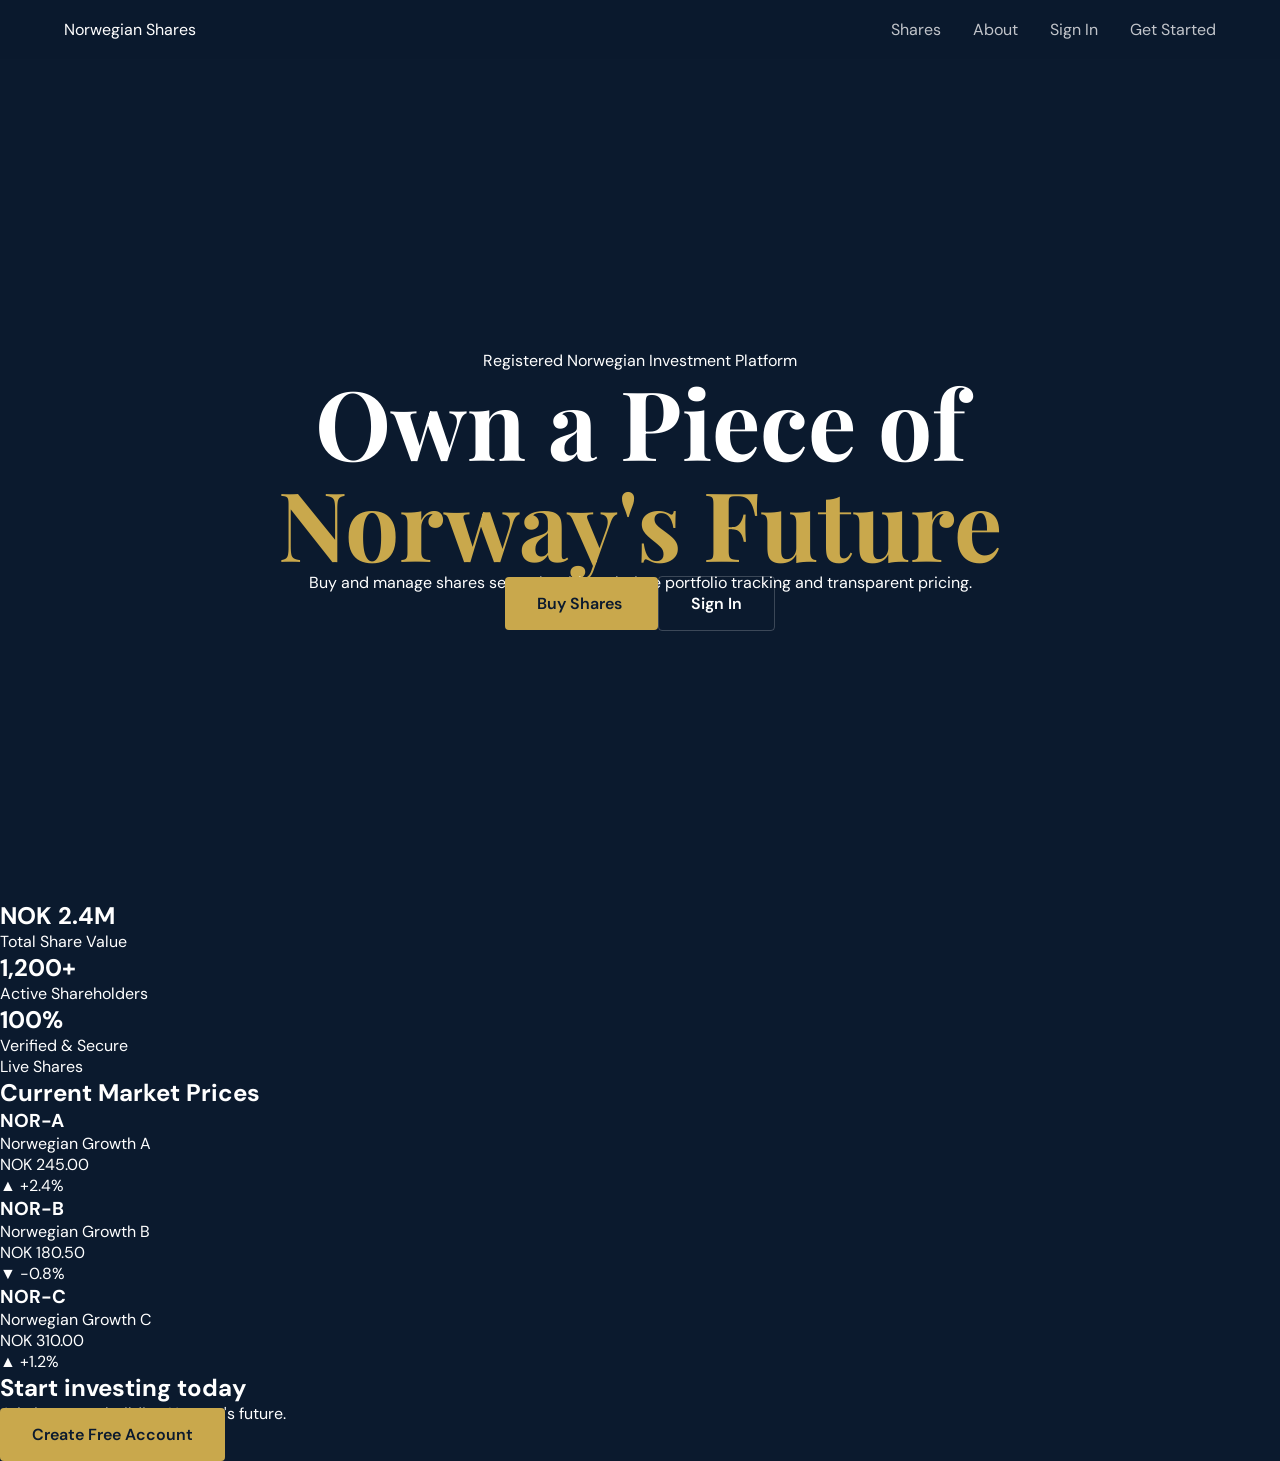
==== commit c0b28d5e: "Update index.html" ====
--- a/index.html
+++ b/index.html
@@ -2,329 +2,143 @@
 <html lang="en">
 <head>
   <meta charset="UTF-8" />
-  <meta name="viewport" content="width=device-width, initial-scale=1.0" />
-  <title>Norwegian Shares — Invest in Norway's Future</title>
+  <meta name="viewport" content="width=device-width, initial-scale=1.0"/>
 
-  <link href="https://fonts.googleapis.com/css2?family=Playfair+Display:wght@400;700;900&family=DM+Sans:wght@300;400;500;600;700&display=swap" rel="stylesheet" />
+  <title>Norwegian Shares</title>
 
-  <link rel="stylesheet" href="css/style.css" />
+  <link rel="stylesheet" href="css/style.css"/>
+
+  <link href="https://fonts.googleapis.com/css2?family=Playfair+Display:wght@400;700;900&family=DM+Sans:wght@300;400;500;700&display=swap" rel="stylesheet">
 </head>
+
 <body>
 
-  <!-- NAV -->
-  <nav>
-    <a href="index.html" class="nav-logo">Norwegian Shares</a>
+  <!-- NAVBAR -->
+  <nav class="navbar">
 
-    <ul class="nav-links">
-      <li><a href="#shares">Shares</a></li>
-      <li><a href="#dashboard">Dashboard</a></li>
-      <li><a href="#how">How It Works</a></li>
-      <li><a href="#company">Company</a></li>
-      <li><a href="login.html">Sign In</a></li>
-      <li><a href="register.html" class="nav-cta">Get Started</a></li>
-    </ul>
+    <div class="logo">
+      Norwegian Shares
+    </div>
+
+    <div class="nav-links">
+      <a href="#shares">Shares</a>
+      <a href="#about">About</a>
+      <a href="login.html">Sign In</a>
+      <a href="register.html" class="nav-btn">
+        Get Started
+      </a>
+    </div>
+
   </nav>
 
   <!-- HERO -->
   <section class="hero">
-    <div class="hero-bg"></div>
-    <div class="hero-grid"></div>
+
+    <div class="hero-overlay"></div>
 
     <div class="hero-content">
-      <div class="hero-eyebrow">Norwegian Shares Platform</div>
+
+      <div class="hero-badge">
+        Registered Norwegian Investment Platform
+      </div>
 
       <h1>
         Own a Piece of
-        <span>Norway's</span>
-        Growth
+        <span>Norway's Future</span>
       </h1>
 
-      <p class="hero-sub">
-        Buy and manage shares in a registered Norwegian company.
-        Track your investments in real time using your personal dashboard.
+      <p>
+        Buy and manage shares securely with real-time
+        portfolio tracking and transparent pricing.
       </p>
 
-      <div class="hero-actions">
-        <a href="register.html" class="btn-primary">Start Investing</a>
-        <a href="#dashboard" class="btn-secondary">View Dashboard</a>
+      <div class="hero-buttons">
+
+        <a href="register.html" class="btn-primary">
+          Buy Shares
+        </a>
+
+        <a href="login.html" class="btn-secondary">
+          Sign In
+        </a>
+
       </div>
 
-      <div class="hero-stats">
-        <div class="stat-item">
-          <div class="stat-number">NOK 2.4M</div>
-          <div class="stat-label">Total Share Value</div>
-        </div>
+    </div>
 
-        <div class="stat-item">
-          <div class="stat-number">1,200+</div>
-          <div class="stat-label">Shareholders</div>
-        </div>
-
-        <div class="stat-item">
-          <div class="stat-number">98%</div>
-          <div class="stat-label">Growth Rate</div>
-        </div>
-      </div>
-    </div>
   </section>
 
-  <!-- TICKER -->
-  <div class="ticker-wrap">
-    <div class="ticker-track">
-      <span>NOR-A &nbsp; NOK 245.00 &nbsp; <span class="up">▲ +2.4%</span></span>
-      <span>NOR-B &nbsp; NOK 180.50 &nbsp; <span class="dn">▼ -0.8%</span></span>
-      <span>NOR-C &nbsp; NOK 310.00 &nbsp; <span class="up">▲ +1.2%</span></span>
-      <span>NOR-D &nbsp; NOK 95.75 &nbsp; <span class="up">▲ +3.1%</span></span>
+  <!-- STATS -->
+  <section class="stats-section">
 
-      <span>NOR-A &nbsp; NOK 245.00 &nbsp; <span class="up">▲ +2.4%</span></span>
-      <span>NOR-B &nbsp; NOK 180.50 &nbsp; <span class="dn">▼ -0.8%</span></span>
-      <span>NOR-C &nbsp; NOK 310.00 &nbsp; <span class="up">▲ +1.2%</span></span>
-      <span>NOR-D &nbsp; NOK 95.75 &nbsp; <span class="up">▲ +3.1%</span></span>
+    <div class="stat-card">
+      <h2>NOK 2.4M</h2>
+      <p>Total Share Value</p>
     </div>
-  </div>
+
+    <div class="stat-card">
+      <h2>1,200+</h2>
+      <p>Active Shareholders</p>
+    </div>
+
+    <div class="stat-card">
+      <h2>100%</h2>
+      <p>Verified & Secure</p>
+    </div>
+
+  </section>
 
   <!-- SHARES -->
-  <section class="section-shares" id="shares">
-    <div class="container">
+  <section class="shares-section" id="shares">
 
-      <div class="two-col">
+    <div class="section-header">
+      <span>Live Shares</span>
+      <h2>Current Market Prices</h2>
+    </div>
 
-        <div class="reveal">
-          <div class="section-label">Investment Shares</div>
+    <div class="shares-grid">
 
-          <h2 class="section-title">
-            Norwegian company shares built for modern investors
-          </h2>
-
-          <p class="section-body">
-            Every share gives you ownership in our registered Norwegian company.
-            Buy shares securely, monitor your portfolio, and access live market updates.
-          </p>
-
-          <p class="section-body" style="margin-top:1rem;">
-            Your dashboard allows you to see your portfolio balance, active investments,
-            and share performance directly from your mobile phone or desktop.
-          </p>
-
-          <a href="register.html" class="btn-primary" style="margin-top:2rem; display:inline-block;">
-            Create Investor Account
-          </a>
-        </div>
-
-        <div class="shares-card reveal">
-          <div class="card-label">Live Share Prices</div>
-
-          <div class="share-row">
-            <div>
-              <div class="share-name">Norwegian Growth A</div>
-              <div class="share-code">NOR-A</div>
-            </div>
-
-            <div style="text-align:right;">
-              <div class="share-price">NOK 245.00</div>
-              <div class="share-change pos">▲ +2.4%</div>
-            </div>
-          </div>
-
-          <div class="share-row">
-            <div>
-              <div class="share-name">Norwegian Growth B</div>
-              <div class="share-code">NOR-B</div>
-            </div>
-
-            <div style="text-align:right;">
-              <div class="share-price">NOK 180.50</div>
-              <div class="share-change neg">▼ -0.8%</div>
-            </div>
-          </div>
-
-          <div class="share-row">
-            <div>
-              <div class="share-name">Norwegian Growth C</div>
-              <div class="share-code">NOR-C</div>
-            </div>
-
-            <div style="text-align:right;">
-              <div class="share-price">NOK 310.00</div>
-              <div class="share-change pos">▲ +1.2%</div>
-            </div>
-          </div>
-        </div>
-
-      </div>
-    </div>
-  </section>
-
-  <!-- DASHBOARD PREVIEW -->
-  <section class="section-dashboard" id="dashboard">
-    <div class="container">
-
-      <div class="dashboard-header reveal">
-        <div class="section-label">Investor Dashboard</div>
-
-        <h2 class="section-title light">
-          Track your portfolio in real time
-        </h2>
+      <div class="share-card">
+        <h3>NOR-A</h3>
+        <p>Norwegian Growth A</p>
+        <div class="price">NOK 245.00</div>
+        <div class="positive">▲ +2.4%</div>
       </div>
 
-      <div class="dashboard-grid">
-
-        <div class="dashboard-card reveal">
-          <div class="dashboard-card-title">Portfolio Balance</div>
-          <div class="dashboard-big">NOK 845,000</div>
-          <div class="dashboard-growth">▲ +12.5% this month</div>
-        </div>
-
-        <div class="dashboard-card reveal">
-          <div class="dashboard-card-title">Active Shares</div>
-          <div class="dashboard-big">425</div>
-          <div class="dashboard-growth">Across 5 share classes</div>
-        </div>
-
-        <div class="dashboard-card reveal">
-          <div class="dashboard-card-title">Annual Return</div>
-          <div class="dashboard-big">18.7%</div>
-          <div class="dashboard-growth">Strong investor performance</div>
-        </div>
-
-      </div>
-    </div>
-  </section>
-
-  <!-- HOW IT WORKS -->
-  <section class="section-how" id="how">
-    <div class="container">
-
-      <div class="reveal" style="text-align:center;">
-        <div class="section-label">How It Works</div>
-
-        <h2 class="section-title light">
-          Three easy steps to start investing
-        </h2>
+      <div class="share-card">
+        <h3>NOR-B</h3>
+        <p>Norwegian Growth B</p>
+        <div class="price">NOK 180.50</div>
+        <div class="negative">▼ -0.8%</div>
       </div>
 
-      <div class="steps">
-
-        <div class="step reveal">
-          <div class="step-num">01</div>
-          <div class="step-title">Create Account</div>
-          <div class="step-desc">
-            Register your investor account in less than 2 minutes.
-          </div>
-        </div>
-
-        <div class="step reveal">
-          <div class="step-num">02</div>
-          <div class="step-title">Buy Shares</div>
-          <div class="step-desc">
-            Choose from available Norwegian share classes.
-          </div>
-        </div>
-
-        <div class="step reveal">
-          <div class="step-num">03</div>
-          <div class="step-title">Track Growth</div>
-          <div class="step-desc">
-            Use your dashboard to monitor investment performance.
-          </div>
-        </div>
-
-      </div>
-    </div>
-  </section>
-
-  <!-- COMPANY -->
-  <section class="section-company" id="company">
-    <div class="container">
-
-      <div class="reveal">
-        <div class="section-label">About Company</div>
-
-        <h2 class="section-title light">
-          A trusted Norwegian investment company
-        </h2>
+      <div class="share-card">
+        <h3>NOR-C</h3>
+        <p>Norwegian Growth C</p>
+        <div class="price">NOK 310.00</div>
+        <div class="positive">▲ +1.2%</div>
       </div>
 
-      <div class="company-grid">
+    </div>
 
-        <div class="reveal">
-          <p class="section-body light">
-            We provide legally registered investment shares backed by secure
-            technology and transparent investor reporting.
-          </p>
-
-          <ul class="feature-list">
-            <li>Secure investor authentication</li>
-            <li>Live portfolio dashboard</li>
-            <li>Real-time share tracking</li>
-            <li>Fast onboarding process</li>
-            <li>Mobile and desktop support</li>
-          </ul>
-        </div>
-
-        <div class="company-aside reveal">
-          <div class="big-num">1,200+</div>
-          <p>Active shareholders worldwide</p>
-
-          <hr />
-
-          <div class="big-num">5</div>
-          <p>Investment share classes</p>
-
-          <hr />
-
-          <div class="big-num">24/7</div>
-          <p>Investor dashboard access</p>
-        </div>
-
-      </div>
-    </div>
   </section>
 
   <!-- CTA -->
-  <section class="section-cta">
-    <div class="container reveal">
-      <h2>Start investing today</h2>
+  <section class="cta-section">
 
-      <p>
-        Join over 1,200 shareholders building wealth through Norwegian Shares.
-      </p>
+    <h2>
+      Start investing today
+    </h2>
 
-      <a href="register.html" class="btn-dark">
-        Create Free Account
-      </a>
-    </div>
+    <p>
+      Join investors building Norway's future.
+    </p>
+
+    <a href="register.html" class="btn-primary">
+      Create Free Account
+    </a>
+
   </section>
-
-  <!-- FOOTER -->
-  <footer>
-    <div class="footer-logo">Norwegian Shares</div>
-
-    <ul class="footer-links">
-      <li><a href="#shares">Shares</a></li>
-      <li><a href="#dashboard">Dashboard</a></li>
-      <li><a href="login.html">Login</a></li>
-      <li><a href="register.html">Register</a></li>
-    </ul>
-
-    <div class="footer-copy">
-      © 2026 Norwegian Shares. All rights reserved.
-    </div>
-  </footer>
-
-  <script>
-    const reveals = document.querySelectorAll('.reveal');
-
-    const observer = new IntersectionObserver((entries) => {
-      entries.forEach((entry) => {
-        if(entry.isIntersecting){
-          entry.target.classList.add('visible');
-        }
-      });
-    }, { threshold: 0.1 });
-
-    reveals.forEach((item) => observer.observe(item));
-  </script>
 
 </body>
 </html>
--- a/css/style.css
+++ b/css/style.css
@@ -1,416 +1,489 @@
-:root{
-  --navy:#0b1a2e;
-  --gold:#c9a84c;
-  --gold-light:#e8c97e;
-  --white:#ffffff;
-  --mid:#1e3352;
-  --error:#e05555;
-  --success:#4caf82;
-}
-
-*{
-  margin:0;
-  padding:0;
-  box-sizing:border-box;
-}
-
-body{
-  font-family:'DM Sans',sans-serif;
-  background:var(--navy);
-  color:var(--white);
-  min-height:100vh;
-  display:flex;
-  flex-direction:column;
-}
-
-/* NAV */
-
-nav{
-  display:flex;
-  align-items:center;
-  justify-content:space-between;
-  padding:1.25rem 4rem;
-  border-bottom:1px solid rgba(201,168,76,0.15);
-}
-
-.nav-logo{
-  font-family:'Playfair Display',serif;
-  font-size:1.3rem;
-  font-weight:700;
-  color:var(--gold);
-  text-decoration:none;
-}
-
-.nav-back{
-  color:rgba(255,255,255,0.5);
-  text-decoration:none;
-  font-size:0.875rem;
-}
-
-.nav-back:hover{
-  color:var(--gold);
-}
-
-/* LAYOUT */
-
-.page-wrap{
-  flex:1;
-  display:grid;
-  grid-template-columns:1fr 1fr;
-  min-height:calc(100vh - 73px);
-}
-
-/* LEFT PANEL */
-
-.left-panel{
-  background:linear-gradient(
-    160deg,
-    #0f2238 0%,
-    var(--mid) 50%,
-    #0b1a2e 100%
-  );
-
-  display:flex;
-  flex-direction:column;
-  justify-content:center;
-  padding:5rem 4rem;
-  position:relative;
-  overflow:hidden;
-}
-
-.left-panel::before{
-  content:'SHARES';
-  position:absolute;
-  bottom:-2rem;
-  left:-1rem;
-  font-family:'Playfair Display',serif;
-  font-size:10rem;
-  font-weight:900;
-  color:rgba(201,168,76,0.05);
-}
-
-.left-grid{
-  position:absolute;
-  inset:0;
-
+:root {
+  --navy: #0b1a2e;
+  --gold: #c9a84c;
+  --gold-light: #e8c97e;
+  --cream: #f5f0e8;
+  --white: #ffffff;
+  --mid: #1e3352;
+  --text-muted: #7a8fa8;
+}
+
+* {
+  margin: 0;
+  padding: 0;
+  box-sizing: border-box;
+}
+
+body {
+  font-family: 'DM Sans', sans-serif;
+  background: var(--navy);
+  color: white;
+  overflow-x: hidden;
+}
+
+nav {
+  position: fixed;
+  top: 0;
+  left: 0;
+  right: 0;
+  z-index: 100;
+  display: flex;
+  justify-content: space-between;
+  align-items: center;
+  padding: 1.2rem 4rem;
+  background: rgba(11, 26, 46, 0.92);
+  backdrop-filter: blur(10px);
+}
+
+.nav-logo {
+  text-decoration: none;
+  color: var(--gold);
+  font-family: 'Playfair Display', serif;
+  font-size: 1.3rem;
+  font-weight: 700;
+}
+
+.nav-links {
+  display: flex;
+  gap: 2rem;
+  list-style: none;
+}
+
+.nav-links a {
+  color: rgba(255,255,255,0.75);
+  text-decoration: none;
+}
+
+.nav-cta {
+  background: var(--gold);
+  color: var(--navy) !important;
+  padding: 0.6rem 1.4rem;
+  border-radius: 4px;
+}
+
+.hero {
+  min-height: 100vh;
+  display: flex;
+  justify-content: center;
+  align-items: center;
+  text-align: center;
+  padding: 8rem 2rem 4rem;
+  position: relative;
+}
+
+.hero-bg {
+  position: absolute;
+  inset: 0;
+  background: linear-gradient(160deg, #0b1a2e 0%, #132540 50%, #0b1a2e 100%);
+}
+
+.hero-grid {
+  position: absolute;
+  inset: 0;
   background-image:
-    linear-gradient(rgba(201,168,76,0.04) 1px,transparent 1px),
-    linear-gradient(90deg,rgba(201,168,76,0.04) 1px,transparent 1px);
-
-  background-size:50px 50px;
-}
-
-.left-content{
-  position:relative;
-  z-index:2;
-}
-
-.left-eyebrow{
-  display:inline-block;
-  font-size:0.7rem;
-  font-weight:600;
-  letter-spacing:0.2em;
-  text-transform:uppercase;
-  color:var(--gold);
-
-  border:1px solid rgba(201,168,76,0.4);
-
-  padding:0.3rem 0.9rem;
-  border-radius:2px;
-
-  margin-bottom:1.5rem;
-}
-
-.left-title{
-  font-family:'Playfair Display',serif;
-  font-size:clamp(2rem,3.5vw,3rem);
-  font-weight:900;
-  line-height:1.1;
-}
-
-.left-title span{
-  color:var(--gold);
-}
-
-.left-body{
-  margin-top:1.25rem;
-  font-size:0.95rem;
-  line-height:1.8;
-  color:rgba(255,255,255,0.55);
-  max-width:400px;
-}
-
-.trust-items{
-  margin-top:3rem;
-  display:flex;
-  flex-direction:column;
-  gap:1rem;
-}
-
-.trust-item{
-  display:flex;
-  align-items:center;
-  gap:0.9rem;
-  font-size:0.875rem;
-  color:rgba(255,255,255,0.65);
-}
-
-.trust-icon{
-  width:36px;
-  height:36px;
-  background:rgba(201,168,76,0.1);
-  border:1px solid rgba(201,168,76,0.25);
-  border-radius:2px;
-
-  display:flex;
-  align-items:center;
-  justify-content:center;
-
-  flex-shrink:0;
-}
-
-/* SHARE PREVIEW */
-
-.share-preview{
-  margin-top:3rem;
-  background:rgba(11,26,46,0.6);
-  border:1px solid rgba(201,168,76,0.15);
-  border-radius:4px;
-  padding:1.5rem;
-}
-
-.share-preview-label{
-  font-size:0.7rem;
-  letter-spacing:0.15em;
-  text-transform:uppercase;
-  color:var(--gold);
-  margin-bottom:1rem;
-}
-
-.mini-share-row{
-  display:flex;
-  justify-content:space-between;
-  align-items:center;
-  padding:0.6rem 0;
-  border-bottom:1px solid rgba(255,255,255,0.06);
-  font-size:0.85rem;
-}
-
-.mini-share-row:last-child{
-  border-bottom:none;
-}
-
-.mini-share-price{
-  color:var(--gold);
-  font-family:'Playfair Display',serif;
-}
-
-.pos{
-  color:#4caf82;
-  font-size:0.75rem;
-}
-
-.neg{
-  color:#e05555;
-  font-size:0.75rem;
-}
-
-/* RIGHT PANEL */
-
-.right-panel{
-  display:flex;
-  justify-content:center;
-  align-items:center;
-  padding:4rem 3rem;
-}
-
-.form-card{
-  width:100%;
-  max-width:420px;
-}
-
-/* TABS */
-
-.tabs{
-  display:flex;
-  background:rgba(255,255,255,0.04);
-  border:1px solid rgba(255,255,255,0.08);
-  border-radius:3px;
-  padding:4px;
-  margin-bottom:2rem;
-}
-
-.tab{
-  flex:1;
-  text-align:center;
-  padding:0.65rem;
-  font-size:0.875rem;
-  font-weight:500;
-  cursor:pointer;
-  border:none;
-  background:transparent;
-  color:rgba(255,255,255,0.45);
-}
-
-.tab.active{
-  background:var(--gold);
-  color:var(--navy);
-  font-weight:700;
-}
-
-/* FORM */
-
-.form-title{
-  font-family:'Playfair Display',serif;
-  font-size:1.7rem;
-  font-weight:700;
-  margin-bottom:0.4rem;
-}
-
-.form-subtitle{
-  font-size:0.875rem;
-  color:rgba(255,255,255,0.45);
-  margin-bottom:1.5rem;
-}
-
-.form-group{
-  margin-bottom:1.1rem;
-}
-
-.form-group label{
-  display:block;
-  font-size:0.78rem;
-  font-weight:600;
-  letter-spacing:0.08em;
-  text-transform:uppercase;
-  color:rgba(255,255,255,0.6);
-  margin-bottom:0.4rem;
-}
-
-.form-group input{
-  width:100%;
-  background:rgba(255,255,255,0.05);
-  border:1px solid rgba(255,255,255,0.1);
-  border-radius:3px;
-  padding:0.8rem 1rem;
-  color:var(--white);
-  font-size:0.95rem;
-}
-
-.form-group input:focus{
-  border-color:var(--gold);
-  outline:none;
-}
-
-.form-row{
-  display:grid;
-  grid-template-columns:1fr 1fr;
-  gap:1rem;
-}
-
-.forgot{
-  text-align:right;
-  margin-bottom:1rem;
-}
-
-.forgot a{
-  color:var(--gold);
-  text-decoration:none;
-}
-
-.btn-submit{
-  width:100%;
-  background:var(--gold);
-  color:var(--navy);
-  border:none;
-  border-radius:3px;
-  padding:0.9rem;
-  font-size:0.95rem;
-  font-weight:700;
-  cursor:pointer;
-}
-
-.btn-submit:hover{
-  background:var(--gold-light);
-}
-
-.terms{
-  font-size:0.76rem;
-  color:rgba(255,255,255,0.35);
-  text-align:center;
-  margin-top:1rem;
-}
-
-.terms a{
-  color:var(--gold);
-  text-decoration:none;
-}
-
-/* ALERT */
-
-.alert-box{
-  display:none;
-  border-radius:3px;
-  padding:0.9rem;
-  font-size:0.875rem;
-  text-align:center;
-  margin-bottom:1rem;
-}
-
-.alert-box.show{
-  display:block;
-}
-
-.alert-box.success{
-  background:rgba(76,175,130,0.1);
-  border:1px solid rgba(76,175,130,0.3);
-  color:var(--success);
-}
-
-.alert-box.error{
-  background:rgba(224,85,85,0.1);
-  border:1px solid rgba(224,85,85,0.3);
-  color:var(--error);
-}
-
-/* PASSWORD STRENGTH */
-
-.strength-bar{
-  display:flex;
-  gap:4px;
-  margin-top:0.4rem;
-}
-
-.strength-segment{
-  flex:1;
-  height:3px;
-  background:rgba(255,255,255,0.1);
-}
-
-.strength-label{
-  font-size:0.72rem;
-  color:rgba(255,255,255,0.4);
-  margin-top:0.25rem;
-}
-
-/* MOBILE */
-
-@media(max-width:768px){
-
-  nav{
-    padding:1rem 1.5rem;
-  }
-
-  .page-wrap{
-    grid-template-columns:1fr;
-  }
-
-  .left-panel{
-    display:none;
-  }
-
-  .right-panel{
-    padding:2.5rem 1.5rem;
-  }
-
-}
+  linear-gradient(rgba(201,168,76,0.05) 1px, transparent 1px),
+  linear-gradient(90deg, rgba(201,168,76,0.05) 1px, transparent 1px);
+  background-size: 60px 60px;
+}
+
+.hero-content {
+  position: relative;
+  z-index: 2;
+  max-width: 850px;
+}
+
+.hero-eyebrow {
+  display: inline-block;
+  border: 1px solid rgba(201,168,76,0.4);
+  padding: 0.4rem 1rem;
+  color: var(--gold);
+  margin-bottom: 2rem;
+}
+
+.hero h1 {
+  font-family: 'Playfair Display', serif;
+  font-size: clamp(3rem, 8vw, 6rem);
+  line-height: 1.05;
+}
+
+.hero h1 span {
+  color: var(--gold);
+}
+
+.hero-sub {
+  margin-top: 1.5rem;
+  color: rgba(255,255,255,0.7);
+  line-height: 1.8;
+}
+
+.hero-actions {
+  margin-top: 2rem;
+  display: flex;
+  gap: 1rem;
+  justify-content: center;
+  flex-wrap: wrap;
+}
+
+.btn-primary,
+.btn-secondary,
+.btn-dark,
+.btn-submit {
+  padding: 1rem 2rem;
+  border-radius: 4px;
+  text-decoration: none;
+  border: none;
+  cursor: pointer;
+  font-weight: 600;
+}
+
+.btn-primary,
+.btn-submit {
+  background: var(--gold);
+  color: var(--navy);
+}
+
+.btn-secondary {
+  border: 1px solid rgba(255,255,255,0.2);
+  color: white;
+}
+
+.hero-stats {
+  margin-top: 4rem;
+  display: flex;
+  justify-content: center;
+  gap: 3rem;
+  flex-wrap: wrap;
+}
+
+.stat-number {
+  color: var(--gold);
+  font-size: 2rem;
+  font-family: 'Playfair Display', serif;
+}
+
+.ticker-wrap {
+  background: var(--gold);
+  overflow: hidden;
+  white-space: nowrap;
+  padding: 0.8rem 0;
+}
+
+.ticker-track {
+  display: inline-block;
+  animation: ticker 20s linear infinite;
+}
+
+.ticker-track span {
+  margin-right: 4rem;
+  color: var(--navy);
+  font-weight: 700;
+}
+
+.up {
+  color: green;
+}
+
+.dn,
+.neg {
+  color: red;
+}
+
+.container {
+  max-width: 1150px;
+  margin: auto;
+}
+
+.section-shares,
+.section-dashboard,
+.section-how,
+.section-company,
+.section-cta {
+  padding: 7rem 2rem;
+}
+
+.section-shares {
+  background: var(--cream);
+  color: var(--navy);
+}
+
+.section-dashboard,
+.section-company {
+  background: var(--navy);
+}
+
+.section-how {
+  background: var(--mid);
+}
+
+.two-col,
+.company-grid {
+  display: grid;
+  grid-template-columns: 1fr 1fr;
+  gap: 4rem;
+  align-items: center;
+}
+
+.section-label {
+  color: var(--gold);
+  margin-bottom: 1rem;
+  text-transform: uppercase;
+  letter-spacing: 2px;
+}
+
+.section-title {
+  font-family: 'Playfair Display', serif;
+  font-size: clamp(2rem, 4vw, 3.5rem);
+}
+
+.light {
+  color: white;
+}
+
+.section-body {
+  margin-top: 1.5rem;
+  line-height: 1.9;
+}
+
+.shares-card,
+.dashboard-card,
+.company-aside,
+.step {
+  background: rgba(255,255,255,0.05);
+  border: 1px solid rgba(201,168,76,0.2);
+  border-radius: 10px;
+  padding: 2rem;
+}
+
+.card-label {
+  color: var(--gold);
+  margin-bottom: 1rem;
+}
+
+.share-row {
+  display: flex;
+  justify-content: space-between;
+  padding: 1rem 0;
+  border-bottom: 1px solid rgba(255,255,255,0.1);
+}
+
+.share-name,
+.share-price {
+  color: white;
+}
+
+.dashboard-grid,
+.steps {
+  display: grid;
+  grid-template-columns: repeat(3, 1fr);
+  gap: 2rem;
+  margin-top: 4rem;
+}
+
+.dashboard-big,
+.big-num {
+  font-size: 2.5rem;
+  color: var(--gold);
+  font-family: 'Playfair Display', serif;
+}
+
+.feature-list {
+  margin-top: 2rem;
+  list-style: none;
+}
+
+.feature-list li {
+  margin-bottom: 1rem;
+  line-height: 1.8;
+}
+
+.section-cta {
+  text-align: center;
+  background: var(--gold);
+  color: var(--navy);
+}
+
+.btn-dark {
+  background: var(--navy);
+  color: var(--gold);
+  display: inline-block;
+  margin-top: 2rem;
+}
+
+footer {
+  background: #060f1c;
+  padding: 3rem 2rem;
+  display: flex;
+  justify-content: space-between;
+  flex-wrap: wrap;
+  gap: 1rem;
+}
+
+.footer-logo {
+  color: var(--gold);
+  font-family: 'Playfair Display', serif;
+}
+
+.footer-links {
+  display: flex;
+  list-style: none;
+  gap: 2rem;
+}
+
+.footer-links a {
+  color: rgba(255,255,255,0.7);
+  text-decoration: none;
+}
+
+.auth-page {
+  min-height: 100vh;
+  display: grid;
+  grid-template-columns: 1fr 1fr;
+}
+
+.auth-left {
+  position: relative;
+  background: linear-gradient(160deg, #0b1a2e 0%, #132540 50%, #0b1a2e 100%);
+  display: flex;
+  align-items: center;
+  justify-content: center;
+  padding: 3rem;
+}
+
+.auth-overlay {
+  position: absolute;
+  inset: 0;
+  background-image:
+  linear-gradient(rgba(201,168,76,0.04) 1px, transparent 1px),
+  linear-gradient(90deg, rgba(201,168,76,0.04) 1px, transparent 1px);
+  background-size: 60px 60px;
+}
+
+.auth-content {
+  position: relative;
+  z-index: 2;
+  max-width: 500px;
+}
+
+.auth-content h1 {
+  font-family: 'Playfair Display', serif;
+  font-size: 4rem;
+  line-height: 1.1;
+}
+
+.auth-content h1 span {
+  color: var(--gold);
+}
+
+.auth-content p {
+  margin-top: 1.5rem;
+  color: rgba(255,255,255,0.7);
+  line-height: 1.8;
+}
+
+.auth-right {
+  background: #071220;
+  display: flex;
+  justify-content: center;
+  align-items: center;
+  padding: 2rem;
+}
+
+.auth-form {
+  width: 100%;
+  max-width: 450px;
+  background: rgba(255,255,255,0.04);
+  border: 1px solid rgba(201,168,76,0.2);
+  border-radius: 16px;
+  padding: 2.5rem;
+}
+
+.auth-form h2 {
+  font-size: 2rem;
+  margin-bottom: 2rem;
+}
+
+.form-group {
+  margin-bottom: 1.5rem;
+}
+
+.form-group label {
+  display: block;
+  margin-bottom: 0.7rem;
+}
+
+.form-group input {
+  width: 100%;
+  padding: 1rem;
+  border-radius: 8px;
+  border: 1px solid rgba(255,255,255,0.1);
+  background: rgba(255,255,255,0.05);
+  color: white;
+}
+
+.auth-switch {
+  margin-top: 1.5rem;
+  text-align: center;
+}
+
+.auth-switch a {
+  color: var(--gold);
+  text-decoration: none;
+}
+
+.success-message {
+  color: #4caf82;
+  margin-top: 1rem;
+}
+
+.error-message {
+  color: #ff6b6b;
+  margin-top: 1rem;
+}
+
+.reveal {
+  opacity: 0;
+  transform: translateY(30px);
+  transition: all 0.7s ease;
+}
+
+.reveal.visible {
+  opacity: 1;
+  transform: translateY(0);
+}
+
+@keyframes ticker {
+  from {
+    transform: translateX(0);
+  }
+
+  to {
+    transform: translateX(-50%);
+  }
+}
+
+@media (max-width: 900px) {
+
+  .auth-page,
+  .two-col,
+  .company-grid,
+  .dashboard-grid,
+  .steps {
+    grid-template-columns: 1fr;
+  }
+
+  nav {
+    padding: 1rem;
+  }
+
+  .nav-links {
+    display: none;
+  }
+
+  .auth-content h1 {
+    font-size: 2.8rem;
+  }
+
+  .hero-stats {
+    gap: 1.5rem;
+  }
+}
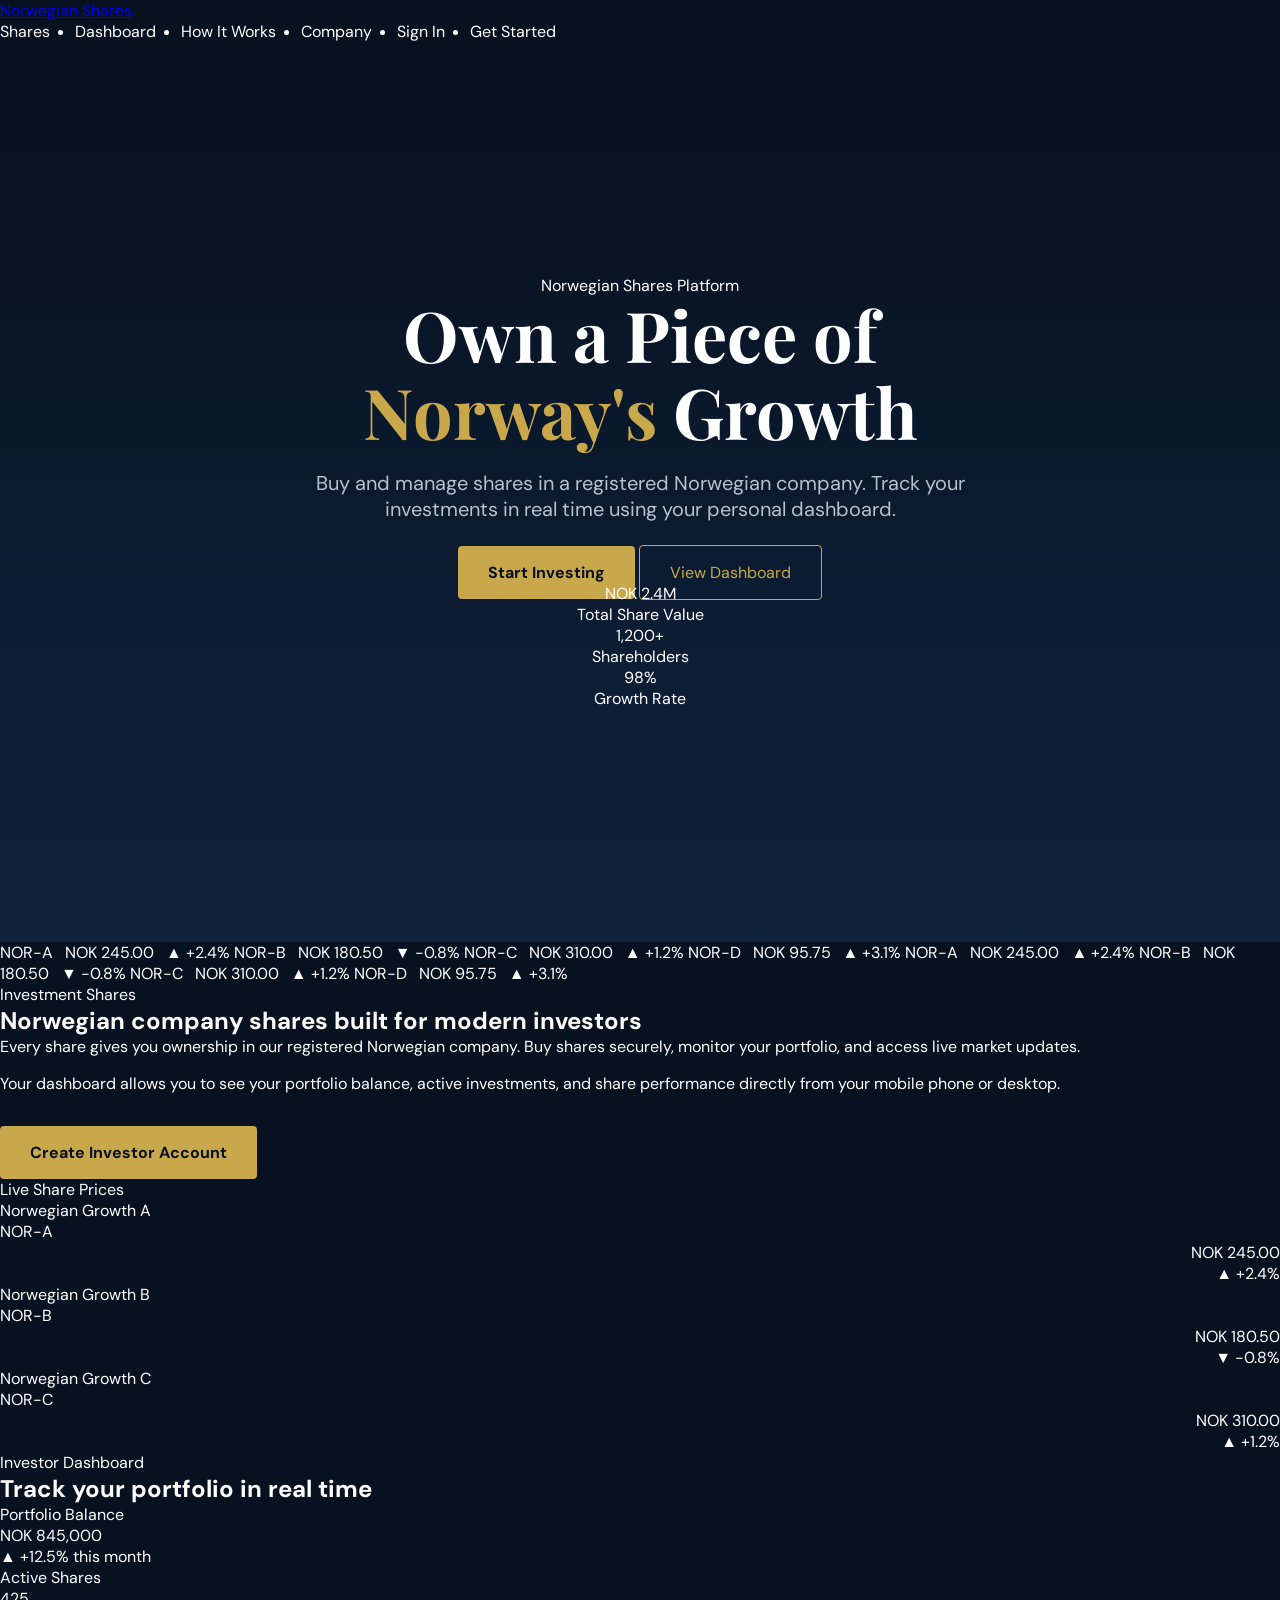
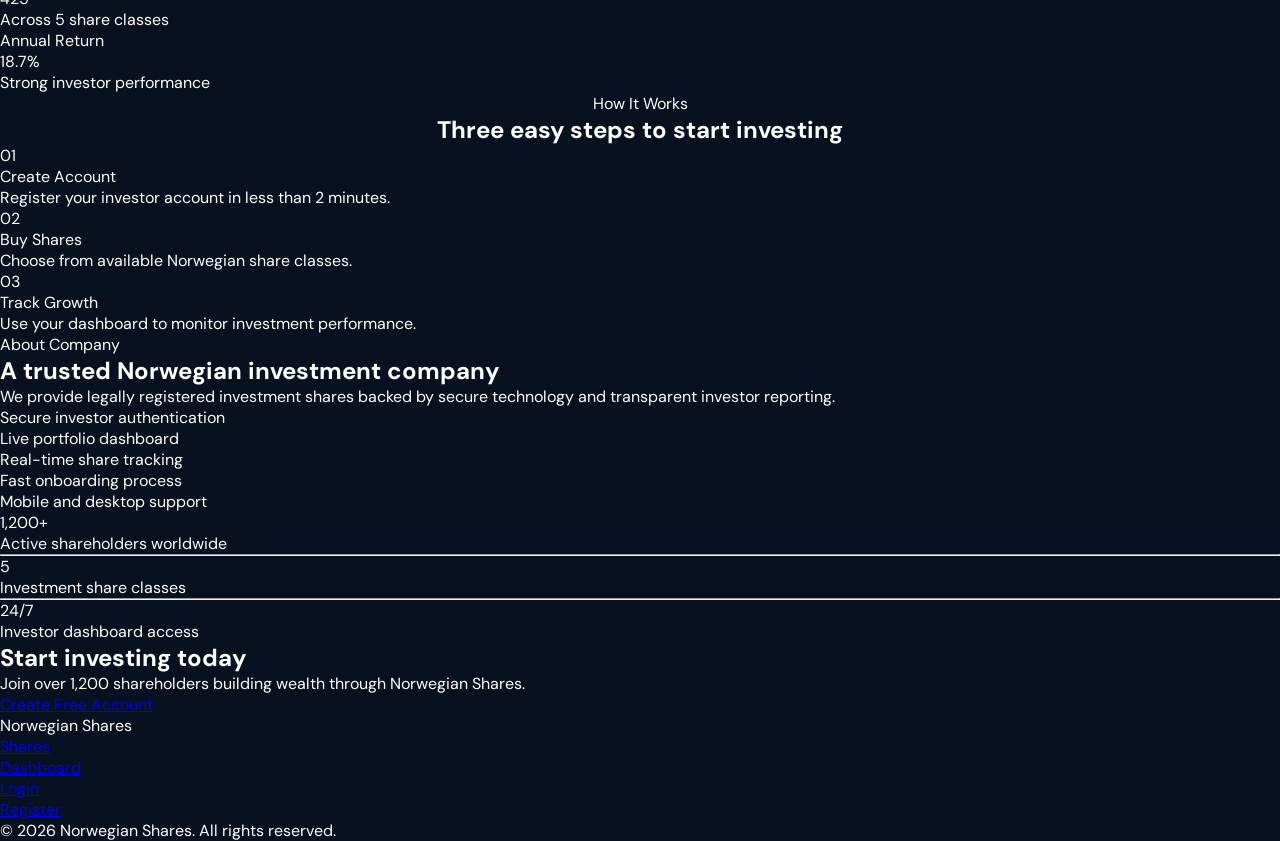
==== commit 9c4349e4: "Update index.html" ====
--- a/index.html
+++ b/index.html
@@ -2,143 +2,329 @@
 <html lang="en">
 <head>
   <meta charset="UTF-8" />
-  <meta name="viewport" content="width=device-width, initial-scale=1.0"/>
-
-  <title>Norwegian Shares</title>
-
-  <link rel="stylesheet" href="css/style.css"/>
-
-  <link href="https://fonts.googleapis.com/css2?family=Playfair+Display:wght@400;700;900&family=DM+Sans:wght@300;400;500;700&display=swap" rel="stylesheet">
+  <meta name="viewport" content="width=device-width, initial-scale=1.0" />
+  <title>Norwegian Shares — Invest in Norway's Future</title>
+
+  <link href="https://fonts.googleapis.com/css2?family=Playfair+Display:wght@400;700;900&family=DM+Sans:wght@300;400;500;600;700&display=swap" rel="stylesheet" />
+
+  <link rel="stylesheet" href="css/style.css" />
 </head>
-
 <body>
 
-  <!-- NAVBAR -->
-  <nav class="navbar">
-
-    <div class="logo">
-      Norwegian Shares
-    </div>
-
-    <div class="nav-links">
-      <a href="#shares">Shares</a>
-      <a href="#about">About</a>
-      <a href="login.html">Sign In</a>
-      <a href="register.html" class="nav-btn">
-        Get Started
-      </a>
-    </div>
-
+  <!-- NAV -->
+  <nav>
+    <a href="index.html" class="nav-logo">Norwegian Shares</a>
+
+    <ul class="nav-links">
+      <li><a href="#shares">Shares</a></li>
+      <li><a href="#dashboard">Dashboard</a></li>
+      <li><a href="#how">How It Works</a></li>
+      <li><a href="#company">Company</a></li>
+      <li><a href="login.html">Sign In</a></li>
+      <li><a href="register.html" class="nav-cta">Get Started</a></li>
+    </ul>
   </nav>
 
   <!-- HERO -->
   <section class="hero">
-
-    <div class="hero-overlay"></div>
+    <div class="hero-bg"></div>
+    <div class="hero-grid"></div>
 
     <div class="hero-content">
-
-      <div class="hero-badge">
-        Registered Norwegian Investment Platform
-      </div>
+      <div class="hero-eyebrow">Norwegian Shares Platform</div>
 
       <h1>
         Own a Piece of
-        <span>Norway's Future</span>
+        <span>Norway's</span>
+        Growth
       </h1>
 
+      <p class="hero-sub">
+        Buy and manage shares in a registered Norwegian company.
+        Track your investments in real time using your personal dashboard.
+      </p>
+
+      <div class="hero-actions">
+        <a href="register.html" class="btn-primary">Start Investing</a>
+        <a href="#dashboard" class="btn-secondary">View Dashboard</a>
+      </div>
+
+      <div class="hero-stats">
+        <div class="stat-item">
+          <div class="stat-number">NOK 2.4M</div>
+          <div class="stat-label">Total Share Value</div>
+        </div>
+
+        <div class="stat-item">
+          <div class="stat-number">1,200+</div>
+          <div class="stat-label">Shareholders</div>
+        </div>
+
+        <div class="stat-item">
+          <div class="stat-number">98%</div>
+          <div class="stat-label">Growth Rate</div>
+        </div>
+      </div>
+    </div>
+  </section>
+
+  <!-- TICKER -->
+  <div class="ticker-wrap">
+    <div class="ticker-track">
+      <span>NOR-A &nbsp; NOK 245.00 &nbsp; <span class="up">▲ +2.4%</span></span>
+      <span>NOR-B &nbsp; NOK 180.50 &nbsp; <span class="dn">▼ -0.8%</span></span>
+      <span>NOR-C &nbsp; NOK 310.00 &nbsp; <span class="up">▲ +1.2%</span></span>
+      <span>NOR-D &nbsp; NOK 95.75 &nbsp; <span class="up">▲ +3.1%</span></span>
+
+      <span>NOR-A &nbsp; NOK 245.00 &nbsp; <span class="up">▲ +2.4%</span></span>
+      <span>NOR-B &nbsp; NOK 180.50 &nbsp; <span class="dn">▼ -0.8%</span></span>
+      <span>NOR-C &nbsp; NOK 310.00 &nbsp; <span class="up">▲ +1.2%</span></span>
+      <span>NOR-D &nbsp; NOK 95.75 &nbsp; <span class="up">▲ +3.1%</span></span>
+    </div>
+  </div>
+
+  <!-- SHARES -->
+  <section class="section-shares" id="shares">
+    <div class="container">
+
+      <div class="two-col">
+
+        <div class="reveal">
+          <div class="section-label">Investment Shares</div>
+
+          <h2 class="section-title">
+            Norwegian company shares built for modern investors
+          </h2>
+
+          <p class="section-body">
+            Every share gives you ownership in our registered Norwegian company.
+            Buy shares securely, monitor your portfolio, and access live market updates.
+          </p>
+
+          <p class="section-body" style="margin-top:1rem;">
+            Your dashboard allows you to see your portfolio balance, active investments,
+            and share performance directly from your mobile phone or desktop.
+          </p>
+
+          <a href="register.html" class="btn-primary" style="margin-top:2rem; display:inline-block;">
+            Create Investor Account
+          </a>
+        </div>
+
+        <div class="shares-card reveal">
+          <div class="card-label">Live Share Prices</div>
+
+          <div class="share-row">
+            <div>
+              <div class="share-name">Norwegian Growth A</div>
+              <div class="share-code">NOR-A</div>
+            </div>
+
+            <div style="text-align:right;">
+              <div class="share-price">NOK 245.00</div>
+              <div class="share-change pos">▲ +2.4%</div>
+            </div>
+          </div>
+
+          <div class="share-row">
+            <div>
+              <div class="share-name">Norwegian Growth B</div>
+              <div class="share-code">NOR-B</div>
+            </div>
+
+            <div style="text-align:right;">
+              <div class="share-price">NOK 180.50</div>
+              <div class="share-change neg">▼ -0.8%</div>
+            </div>
+          </div>
+
+          <div class="share-row">
+            <div>
+              <div class="share-name">Norwegian Growth C</div>
+              <div class="share-code">NOR-C</div>
+            </div>
+
+            <div style="text-align:right;">
+              <div class="share-price">NOK 310.00</div>
+              <div class="share-change pos">▲ +1.2%</div>
+            </div>
+          </div>
+        </div>
+
+      </div>
+    </div>
+  </section>
+
+  <!-- DASHBOARD PREVIEW -->
+  <section class="section-dashboard" id="dashboard">
+    <div class="container">
+
+      <div class="dashboard-header reveal">
+        <div class="section-label">Investor Dashboard</div>
+
+        <h2 class="section-title light">
+          Track your portfolio in real time
+        </h2>
+      </div>
+
+      <div class="dashboard-grid">
+
+        <div class="dashboard-card reveal">
+          <div class="dashboard-card-title">Portfolio Balance</div>
+          <div class="dashboard-big">NOK 845,000</div>
+          <div class="dashboard-growth">▲ +12.5% this month</div>
+        </div>
+
+        <div class="dashboard-card reveal">
+          <div class="dashboard-card-title">Active Shares</div>
+          <div class="dashboard-big">425</div>
+          <div class="dashboard-growth">Across 5 share classes</div>
+        </div>
+
+        <div class="dashboard-card reveal">
+          <div class="dashboard-card-title">Annual Return</div>
+          <div class="dashboard-big">18.7%</div>
+          <div class="dashboard-growth">Strong investor performance</div>
+        </div>
+
+      </div>
+    </div>
+  </section>
+
+  <!-- HOW IT WORKS -->
+  <section class="section-how" id="how">
+    <div class="container">
+
+      <div class="reveal" style="text-align:center;">
+        <div class="section-label">How It Works</div>
+
+        <h2 class="section-title light">
+          Three easy steps to start investing
+        </h2>
+      </div>
+
+      <div class="steps">
+
+        <div class="step reveal">
+          <div class="step-num">01</div>
+          <div class="step-title">Create Account</div>
+          <div class="step-desc">
+            Register your investor account in less than 2 minutes.
+          </div>
+        </div>
+
+        <div class="step reveal">
+          <div class="step-num">02</div>
+          <div class="step-title">Buy Shares</div>
+          <div class="step-desc">
+            Choose from available Norwegian share classes.
+          </div>
+        </div>
+
+        <div class="step reveal">
+          <div class="step-num">03</div>
+          <div class="step-title">Track Growth</div>
+          <div class="step-desc">
+            Use your dashboard to monitor investment performance.
+          </div>
+        </div>
+
+      </div>
+    </div>
+  </section>
+
+  <!-- COMPANY -->
+  <section class="section-company" id="company">
+    <div class="container">
+
+      <div class="reveal">
+        <div class="section-label">About Company</div>
+
+        <h2 class="section-title light">
+          A trusted Norwegian investment company
+        </h2>
+      </div>
+
+      <div class="company-grid">
+
+        <div class="reveal">
+          <p class="section-body light">
+            We provide legally registered investment shares backed by secure
+            technology and transparent investor reporting.
+          </p>
+
+          <ul class="feature-list">
+            <li>Secure investor authentication</li>
+            <li>Live portfolio dashboard</li>
+            <li>Real-time share tracking</li>
+            <li>Fast onboarding process</li>
+            <li>Mobile and desktop support</li>
+          </ul>
+        </div>
+
+        <div class="company-aside reveal">
+          <div class="big-num">1,200+</div>
+          <p>Active shareholders worldwide</p>
+
+          <hr />
+
+          <div class="big-num">5</div>
+          <p>Investment share classes</p>
+
+          <hr />
+
+          <div class="big-num">24/7</div>
+          <p>Investor dashboard access</p>
+        </div>
+
+      </div>
+    </div>
+  </section>
+
+  <!-- CTA -->
+  <section class="section-cta">
+    <div class="container reveal">
+      <h2>Start investing today</h2>
+
       <p>
-        Buy and manage shares securely with real-time
-        portfolio tracking and transparent pricing.
+        Join over 1,200 shareholders building wealth through Norwegian Shares.
       </p>
 
-      <div class="hero-buttons">
-
-        <a href="register.html" class="btn-primary">
-          Buy Shares
-        </a>
-
-        <a href="login.html" class="btn-secondary">
-          Sign In
-        </a>
-
-      </div>
-
-    </div>
-
-  </section>
-
-  <!-- STATS -->
-  <section class="stats-section">
-
-    <div class="stat-card">
-      <h2>NOK 2.4M</h2>
-      <p>Total Share Value</p>
-    </div>
-
-    <div class="stat-card">
-      <h2>1,200+</h2>
-      <p>Active Shareholders</p>
-    </div>
-
-    <div class="stat-card">
-      <h2>100%</h2>
-      <p>Verified & Secure</p>
-    </div>
-
-  </section>
-
-  <!-- SHARES -->
-  <section class="shares-section" id="shares">
-
-    <div class="section-header">
-      <span>Live Shares</span>
-      <h2>Current Market Prices</h2>
-    </div>
-
-    <div class="shares-grid">
-
-      <div class="share-card">
-        <h3>NOR-A</h3>
-        <p>Norwegian Growth A</p>
-        <div class="price">NOK 245.00</div>
-        <div class="positive">▲ +2.4%</div>
-      </div>
-
-      <div class="share-card">
-        <h3>NOR-B</h3>
-        <p>Norwegian Growth B</p>
-        <div class="price">NOK 180.50</div>
-        <div class="negative">▼ -0.8%</div>
-      </div>
-
-      <div class="share-card">
-        <h3>NOR-C</h3>
-        <p>Norwegian Growth C</p>
-        <div class="price">NOK 310.00</div>
-        <div class="positive">▲ +1.2%</div>
-      </div>
-
-    </div>
-
-  </section>
-
-  <!-- CTA -->
-  <section class="cta-section">
-
-    <h2>
-      Start investing today
-    </h2>
-
-    <p>
-      Join investors building Norway's future.
-    </p>
-
-    <a href="register.html" class="btn-primary">
-      Create Free Account
-    </a>
-
-  </section>
+      <a href="register.html" class="btn-dark">
+        Create Free Account
+      </a>
+    </div>
+  </section>
+
+  <!-- FOOTER -->
+  <footer>
+    <div class="footer-logo">Norwegian Shares</div>
+
+    <ul class="footer-links">
+      <li><a href="#shares">Shares</a></li>
+      <li><a href="#dashboard">Dashboard</a></li>
+      <li><a href="login.html">Login</a></li>
+      <li><a href="register.html">Register</a></li>
+    </ul>
+
+    <div class="footer-copy">
+      © 2026 Norwegian Shares. All rights reserved.
+    </div>
+  </footer>
+
+  <script>
+    const reveals = document.querySelectorAll('.reveal');
+
+    const observer = new IntersectionObserver((entries) => {
+      entries.forEach((entry) => {
+        if(entry.isIntersecting){
+          entry.target.classList.add('visible');
+        }
+      });
+    }, { threshold: 0.1 });
+
+    reveals.forEach((item) => observer.observe(item));
+  </script>
 
 </body>
 </html>
--- a/css/style.css
+++ b/css/style.css
@@ -1,489 +1,351 @@
-:root {
-  --navy: #0b1a2e;
-  --gold: #c9a84c;
-  --gold-light: #e8c97e;
-  --cream: #f5f0e8;
-  --white: #ffffff;
-  --mid: #1e3352;
-  --text-muted: #7a8fa8;
-}
-
-* {
-  margin: 0;
-  padding: 0;
-  box-sizing: border-box;
-}
-
-body {
-  font-family: 'DM Sans', sans-serif;
-  background: var(--navy);
-  color: white;
-  overflow-x: hidden;
-}
-
-nav {
-  position: fixed;
-  top: 0;
-  left: 0;
-  right: 0;
-  z-index: 100;
-  display: flex;
-  justify-content: space-between;
-  align-items: center;
-  padding: 1.2rem 4rem;
-  background: rgba(11, 26, 46, 0.92);
-  backdrop-filter: blur(10px);
-}
-
-.nav-logo {
-  text-decoration: none;
-  color: var(--gold);
-  font-family: 'Playfair Display', serif;
-  font-size: 1.3rem;
-  font-weight: 700;
-}
-
-.nav-links {
-  display: flex;
-  gap: 2rem;
-  list-style: none;
-}
-
-.nav-links a {
-  color: rgba(255,255,255,0.75);
-  text-decoration: none;
-}
-
-.nav-cta {
-  background: var(--gold);
-  color: var(--navy) !important;
-  padding: 0.6rem 1.4rem;
-  border-radius: 4px;
-}
-
-.hero {
-  min-height: 100vh;
-  display: flex;
-  justify-content: center;
-  align-items: center;
-  text-align: center;
-  padding: 8rem 2rem 4rem;
-  position: relative;
-}
-
-.hero-bg {
-  position: absolute;
-  inset: 0;
-  background: linear-gradient(160deg, #0b1a2e 0%, #132540 50%, #0b1a2e 100%);
-}
-
-.hero-grid {
-  position: absolute;
-  inset: 0;
-  background-image:
-  linear-gradient(rgba(201,168,76,0.05) 1px, transparent 1px),
-  linear-gradient(90deg, rgba(201,168,76,0.05) 1px, transparent 1px);
-  background-size: 60px 60px;
-}
-
-.hero-content {
-  position: relative;
-  z-index: 2;
-  max-width: 850px;
-}
-
-.hero-eyebrow {
-  display: inline-block;
-  border: 1px solid rgba(201,168,76,0.4);
-  padding: 0.4rem 1rem;
-  color: var(--gold);
-  margin-bottom: 2rem;
-}
-
-.hero h1 {
-  font-family: 'Playfair Display', serif;
-  font-size: clamp(3rem, 8vw, 6rem);
-  line-height: 1.05;
-}
-
-.hero h1 span {
-  color: var(--gold);
-}
-
-.hero-sub {
-  margin-top: 1.5rem;
-  color: rgba(255,255,255,0.7);
-  line-height: 1.8;
-}
-
-.hero-actions {
-  margin-top: 2rem;
-  display: flex;
-  gap: 1rem;
-  justify-content: center;
-  flex-wrap: wrap;
-}
-
-.btn-primary,
-.btn-secondary,
-.btn-dark,
-.btn-submit {
-  padding: 1rem 2rem;
-  border-radius: 4px;
-  text-decoration: none;
-  border: none;
-  cursor: pointer;
-  font-weight: 600;
-}
-
-.btn-primary,
-.btn-submit {
-  background: var(--gold);
-  color: var(--navy);
-}
-
-.btn-secondary {
-  border: 1px solid rgba(255,255,255,0.2);
-  color: white;
-}
-
-.hero-stats {
-  margin-top: 4rem;
-  display: flex;
-  justify-content: center;
-  gap: 3rem;
-  flex-wrap: wrap;
-}
-
-.stat-number {
-  color: var(--gold);
-  font-size: 2rem;
-  font-family: 'Playfair Display', serif;
-}
-
-.ticker-wrap {
-  background: var(--gold);
-  overflow: hidden;
-  white-space: nowrap;
-  padding: 0.8rem 0;
-}
-
-.ticker-track {
-  display: inline-block;
-  animation: ticker 20s linear infinite;
-}
-
-.ticker-track span {
-  margin-right: 4rem;
-  color: var(--navy);
-  font-weight: 700;
-}
-
-.up {
-  color: green;
-}
-
-.dn,
-.neg {
-  color: red;
-}
-
-.container {
-  max-width: 1150px;
-  margin: auto;
-}
-
-.section-shares,
-.section-dashboard,
-.section-how,
-.section-company,
-.section-cta {
-  padding: 7rem 2rem;
-}
-
-.section-shares {
-  background: var(--cream);
-  color: var(--navy);
-}
-
-.section-dashboard,
-.section-company {
-  background: var(--navy);
-}
-
-.section-how {
-  background: var(--mid);
-}
-
-.two-col,
-.company-grid {
-  display: grid;
-  grid-template-columns: 1fr 1fr;
-  gap: 4rem;
-  align-items: center;
-}
-
-.section-label {
-  color: var(--gold);
-  margin-bottom: 1rem;
-  text-transform: uppercase;
-  letter-spacing: 2px;
-}
-
-.section-title {
-  font-family: 'Playfair Display', serif;
-  font-size: clamp(2rem, 4vw, 3.5rem);
-}
-
-.light {
-  color: white;
-}
-
-.section-body {
-  margin-top: 1.5rem;
-  line-height: 1.9;
-}
-
-.shares-card,
-.dashboard-card,
-.company-aside,
-.step {
-  background: rgba(255,255,255,0.05);
-  border: 1px solid rgba(201,168,76,0.2);
-  border-radius: 10px;
-  padding: 2rem;
-}
-
-.card-label {
-  color: var(--gold);
-  margin-bottom: 1rem;
-}
-
-.share-row {
-  display: flex;
-  justify-content: space-between;
-  padding: 1rem 0;
-  border-bottom: 1px solid rgba(255,255,255,0.1);
-}
-
-.share-name,
-.share-price {
-  color: white;
-}
-
-.dashboard-grid,
-.steps {
-  display: grid;
-  grid-template-columns: repeat(3, 1fr);
-  gap: 2rem;
-  margin-top: 4rem;
-}
-
-.dashboard-big,
-.big-num {
-  font-size: 2.5rem;
-  color: var(--gold);
-  font-family: 'Playfair Display', serif;
-}
-
-.feature-list {
-  margin-top: 2rem;
-  list-style: none;
-}
-
-.feature-list li {
-  margin-bottom: 1rem;
-  line-height: 1.8;
-}
-
-.section-cta {
-  text-align: center;
-  background: var(--gold);
-  color: var(--navy);
-}
-
-.btn-dark {
-  background: var(--navy);
-  color: var(--gold);
-  display: inline-block;
-  margin-top: 2rem;
-}
-
-footer {
-  background: #060f1c;
-  padding: 3rem 2rem;
-  display: flex;
-  justify-content: space-between;
-  flex-wrap: wrap;
-  gap: 1rem;
-}
-
-.footer-logo {
-  color: var(--gold);
-  font-family: 'Playfair Display', serif;
-}
-
-.footer-links {
-  display: flex;
-  list-style: none;
-  gap: 2rem;
-}
-
-.footer-links a {
-  color: rgba(255,255,255,0.7);
-  text-decoration: none;
-}
-
-.auth-page {
-  min-height: 100vh;
-  display: grid;
-  grid-template-columns: 1fr 1fr;
-}
-
-.auth-left {
-  position: relative;
-  background: linear-gradient(160deg, #0b1a2e 0%, #132540 50%, #0b1a2e 100%);
-  display: flex;
-  align-items: center;
-  justify-content: center;
-  padding: 3rem;
-}
-
-.auth-overlay {
-  position: absolute;
-  inset: 0;
-  background-image:
-  linear-gradient(rgba(201,168,76,0.04) 1px, transparent 1px),
-  linear-gradient(90deg, rgba(201,168,76,0.04) 1px, transparent 1px);
-  background-size: 60px 60px;
-}
-
-.auth-content {
-  position: relative;
-  z-index: 2;
-  max-width: 500px;
-}
-
-.auth-content h1 {
-  font-family: 'Playfair Display', serif;
-  font-size: 4rem;
-  line-height: 1.1;
-}
-
-.auth-content h1 span {
-  color: var(--gold);
-}
-
-.auth-content p {
-  margin-top: 1.5rem;
-  color: rgba(255,255,255,0.7);
-  line-height: 1.8;
-}
-
-.auth-right {
-  background: #071220;
-  display: flex;
-  justify-content: center;
-  align-items: center;
-  padding: 2rem;
-}
-
-.auth-form {
-  width: 100%;
-  max-width: 450px;
-  background: rgba(255,255,255,0.04);
-  border: 1px solid rgba(201,168,76,0.2);
-  border-radius: 16px;
-  padding: 2.5rem;
-}
-
-.auth-form h2 {
-  font-size: 2rem;
-  margin-bottom: 2rem;
-}
-
-.form-group {
-  margin-bottom: 1.5rem;
-}
-
-.form-group label {
-  display: block;
-  margin-bottom: 0.7rem;
-}
-
-.form-group input {
-  width: 100%;
-  padding: 1rem;
-  border-radius: 8px;
-  border: 1px solid rgba(255,255,255,0.1);
-  background: rgba(255,255,255,0.05);
-  color: white;
-}
-
-.auth-switch {
-  margin-top: 1.5rem;
-  text-align: center;
-}
-
-.auth-switch a {
-  color: var(--gold);
-  text-decoration: none;
-}
-
-.success-message {
-  color: #4caf82;
-  margin-top: 1rem;
-}
-
-.error-message {
-  color: #ff6b6b;
-  margin-top: 1rem;
-}
-
-.reveal {
-  opacity: 0;
-  transform: translateY(30px);
-  transition: all 0.7s ease;
-}
-
-.reveal.visible {
-  opacity: 1;
-  transform: translateY(0);
-}
-
-@keyframes ticker {
-  from {
-    transform: translateX(0);
+*{
+  margin:0;
+  padding:0;
+  box-sizing:border-box;
+}
+
+body{
+  font-family:'DM Sans',sans-serif;
+  background:#07111f;
+  color:white;
+}
+
+.navbar{
+  display:flex;
+  justify-content:space-between;
+  align-items:center;
+  padding:25px 8%;
+  position:absolute;
+  width:100%;
+  z-index:10;
+}
+
+.logo{
+  font-size:28px;
+  font-weight:700;
+  color:#c9a84c;
+  font-family:'Playfair Display',serif;
+}
+
+.nav-links{
+  display:flex;
+  gap:25px;
+  align-items:center;
+}
+
+.nav-links a{
+  color:white;
+  text-decoration:none;
+}
+
+.nav-btn{
+  background:#c9a84c;
+  padding:12px 20px;
+  border-radius:4px;
+  color:#07111f !important;
+  font-weight:700;
+}
+
+.hero{
+  height:100vh;
+  display:flex;
+  align-items:center;
+  justify-content:center;
+  text-align:center;
+  background:linear-gradient(to bottom,#07111f,#0f223d);
+}
+
+.hero-content{
+  max-width:800px;
+  padding:20px;
+}
+
+.hero-badge{
+  color:#c9a84c;
+  margin-bottom:20px;
+}
+
+.hero h1{
+  font-size:70px;
+  line-height:1.1;
+  margin-bottom:20px;
+  font-family:'Playfair Display',serif;
+}
+
+.hero h1 span{
+  color:#c9a84c;
+}
+
+.hero p{
+  color:#b7c0cf;
+  font-size:20px;
+  margin-bottom:40px;
+}
+
+.hero-buttons{
+  display:flex;
+  justify-content:center;
+  gap:20px;
+}
+
+.btn-primary{
+  background:#c9a84c;
+  color:#07111f;
+  padding:16px 30px;
+  text-decoration:none;
+  border-radius:4px;
+  font-weight:700;
+}
+
+.btn-secondary{
+  border:1px solid #c9a84c;
+  color:#c9a84c;
+  padding:16px 30px;
+  text-decoration:none;
+  border-radius:4px;
+}
+
+.stats-section{
+  display:grid;
+  grid-template-columns:repeat(3,1fr);
+  gap:30px;
+  padding:80px 8%;
+}
+
+.stat-card{
+  background:#0f1d33;
+  padding:40px;
+  border-radius:10px;
+  text-align:center;
+}
+
+.stat-card h2{
+  color:#c9a84c;
+  margin-bottom:10px;
+}
+
+.shares-section{
+  padding:100px 8%;
+}
+
+.section-header{
+  text-align:center;
+  margin-bottom:60px;
+}
+
+.section-header span{
+  color:#c9a84c;
+}
+
+.section-header h2{
+  font-size:50px;
+  margin-top:10px;
+}
+
+.shares-grid{
+  display:grid;
+  grid-template-columns:repeat(3,1fr);
+  gap:30px;
+}
+
+.share-card{
+  background:#0f1d33;
+  padding:40px;
+  border-radius:10px;
+}
+
+.share-card h3{
+  font-size:30px;
+  margin-bottom:10px;
+}
+
+.price{
+  font-size:28px;
+  color:#c9a84c;
+  margin-top:20px;
+}
+
+.positive{
+  color:#41d392;
+}
+
+.negative{
+  color:#ff5c5c;
+}
+
+.cta-section{
+  padding:120px 8%;
+  text-align:center;
+}
+
+.cta-section h2{
+  font-size:55px;
+  margin-bottom:20px;
+}
+
+.auth-body{
+  display:flex;
+  justify-content:center;
+  align-items:center;
+  min-height:100vh;
+}
+
+.auth-container{
+  width:100%;
+  max-width:500px;
+}
+
+.auth-card{
+  background:#0f1d33;
+  padding:50px;
+  border-radius:20px;
+  border:1px solid rgba(201,168,76,.2);
+}
+
+.auth-card h1{
+  margin-bottom:30px;
+  font-size:50px;
+  font-family:'Playfair Display',serif;
+}
+
+.form-group{
+  margin-bottom:25px;
+}
+
+.form-group label{
+  display:block;
+  margin-bottom:10px;
+}
+
+.form-group input{
+  width:100%;
+  padding:18px;
+  border:none;
+  border-radius:8px;
+  background:#dfe5ef;
+}
+
+.auth-btn{
+  width:100%;
+  padding:18px;
+  background:#c9a84c;
+  border:none;
+  border-radius:8px;
+  font-weight:700;
+  cursor:pointer;
+}
+
+.auth-footer{
+  margin-top:30px;
+  text-align:center;
+}
+
+.auth-footer a{
+  color:#c9a84c;
+  text-decoration:none;
+}
+
+#message{
+  margin-top:20px;
+  color:#ff5c5c;
+  text-align:center;
+}
+
+@media(max-width:900px){
+
+  .hero h1{
+    font-size:45px;
   }
 
-  to {
-    transform: translateX(-50%);
+  .stats-section,
+  .shares-grid{
+    grid-template-columns:1fr;
   }
-}
-
-@media (max-width: 900px) {
-
-  .auth-page,
-  .two-col,
-  .company-grid,
-  .dashboard-grid,
-  .steps {
-    grid-template-columns: 1fr;
-  }
-
-  nav {
-    padding: 1rem;
-  }
-
-  .nav-links {
-    display: none;
-  }
-
-  .auth-content h1 {
-    font-size: 2.8rem;
-  }
-
-  .hero-stats {
-    gap: 1.5rem;
-  }
-}
+
+}
+.auth-body{
+  margin:0;
+  font-family:'DM Sans',sans-serif;
+  background:#0b1a2e;
+  color:white;
+}
+
+.auth-container{
+  display:grid;
+  grid-template-columns:1fr 1fr;
+  min-height:100vh;
+}
+
+.auth-left{
+  background:linear-gradient(135deg,#0b1a2e,#132540);
+  display:flex;
+  flex-direction:column;
+  justify-content:center;
+  padding:80px;
+}
+
+.auth-left h1{
+  font-size:56px;
+  color:#c9a84c;
+  font-family:'Playfair Display',serif;
+}
+
+.auth-left p{
+  margin-top:20px;
+  line-height:1.8;
+  color:rgba(255,255,255,0.7);
+}
+
+.auth-right{
+  display:flex;
+  justify-content:center;
+  align-items:center;
+  padding:40px;
+}
+
+.auth-form{
+  width:100%;
+  max-width:420px;
+  background:#132540;
+  padding:40px;
+  border-radius:10px;
+}
+
+.auth-form h2{
+  margin-bottom:30px;
+}
+
+.auth-form input{
+  width:100%;
+  padding:15px;
+  margin-bottom:20px;
+  border:none;
+  border-radius:5px;
+  background:#1e3352;
+  color:white;
+}
+
+.auth-form button{
+  width:100%;
+  padding:15px;
+  border:none;
+  background:#c9a84c;
+  color:#0b1a2e;
+  font-weight:bold;
+  cursor:pointer;
+}
+
+.switch-text{
+  margin-top:20px;
+}
+
+.switch-text a{
+  color:#c9a84c;
+  text-decoration:none;
+}
+
+#login-message,
+#register-message{
+  margin-top:15px;
+  color:#c9a84c;
+}
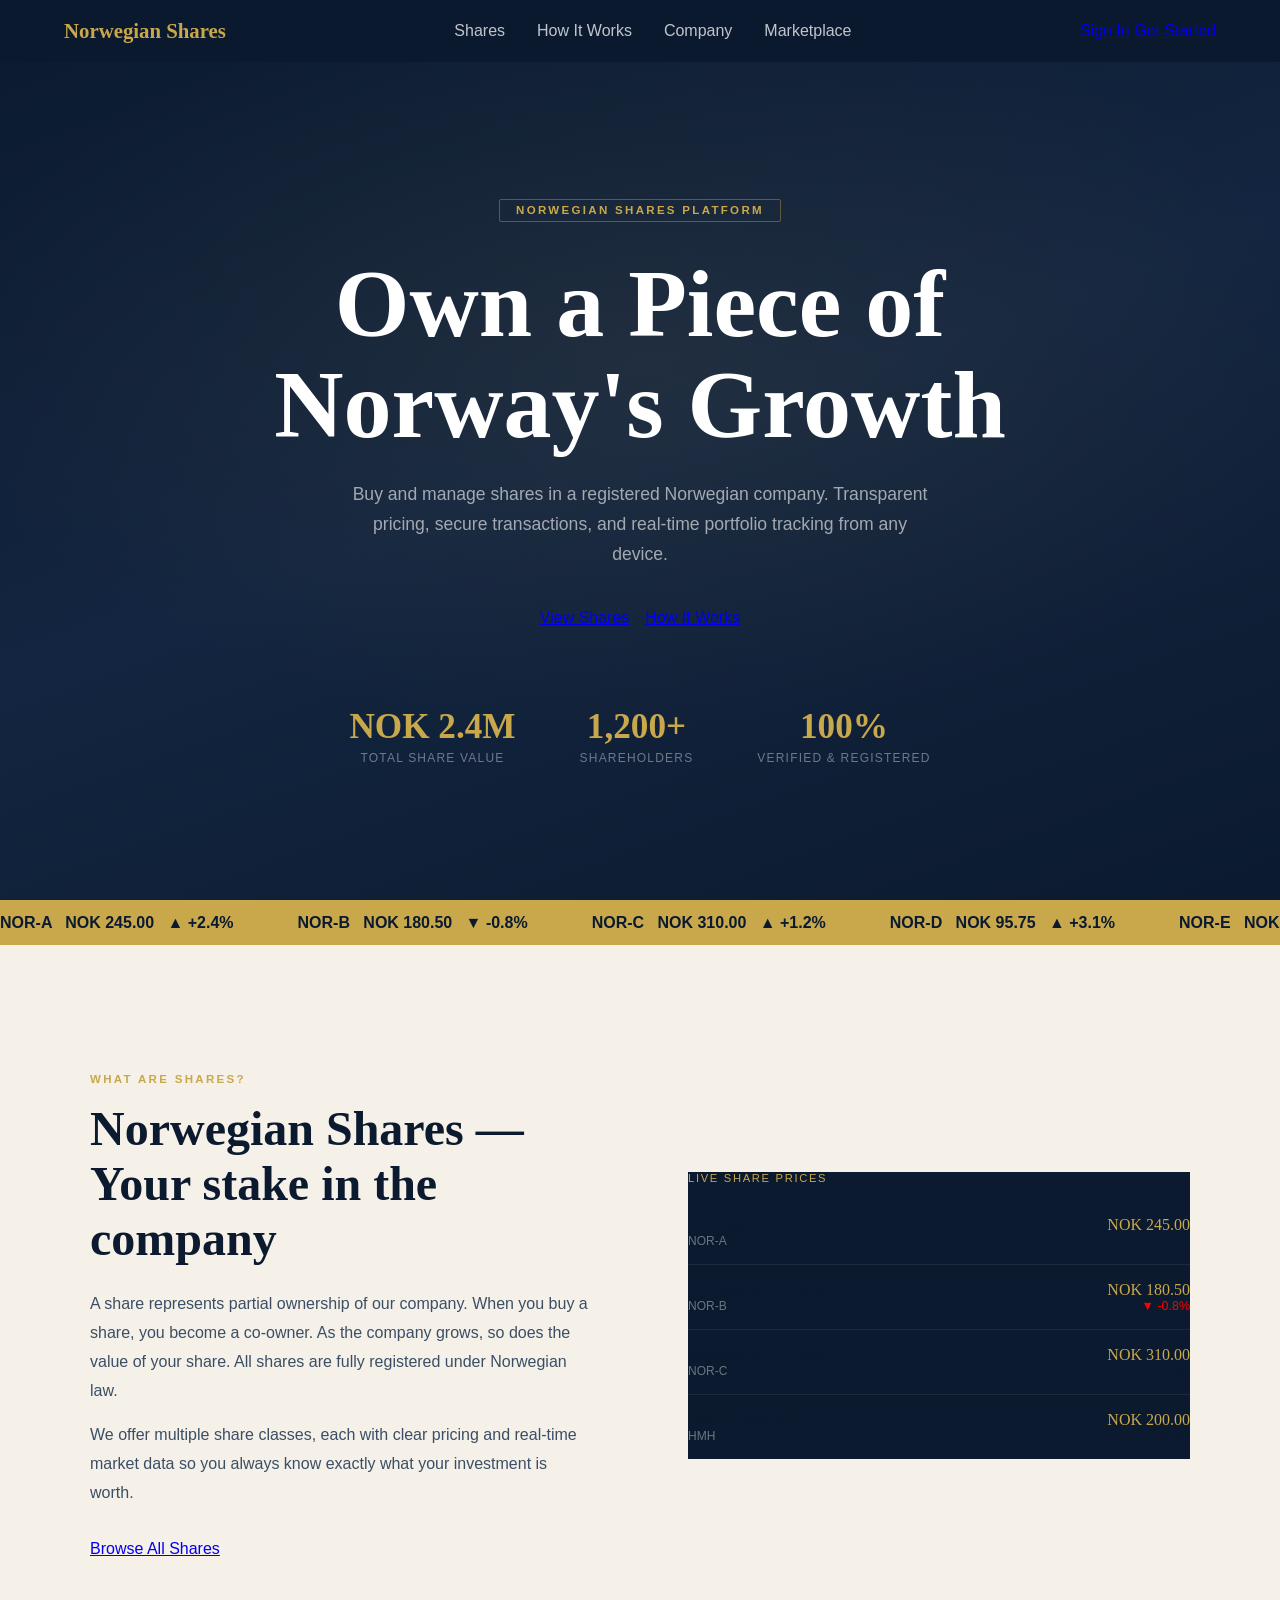
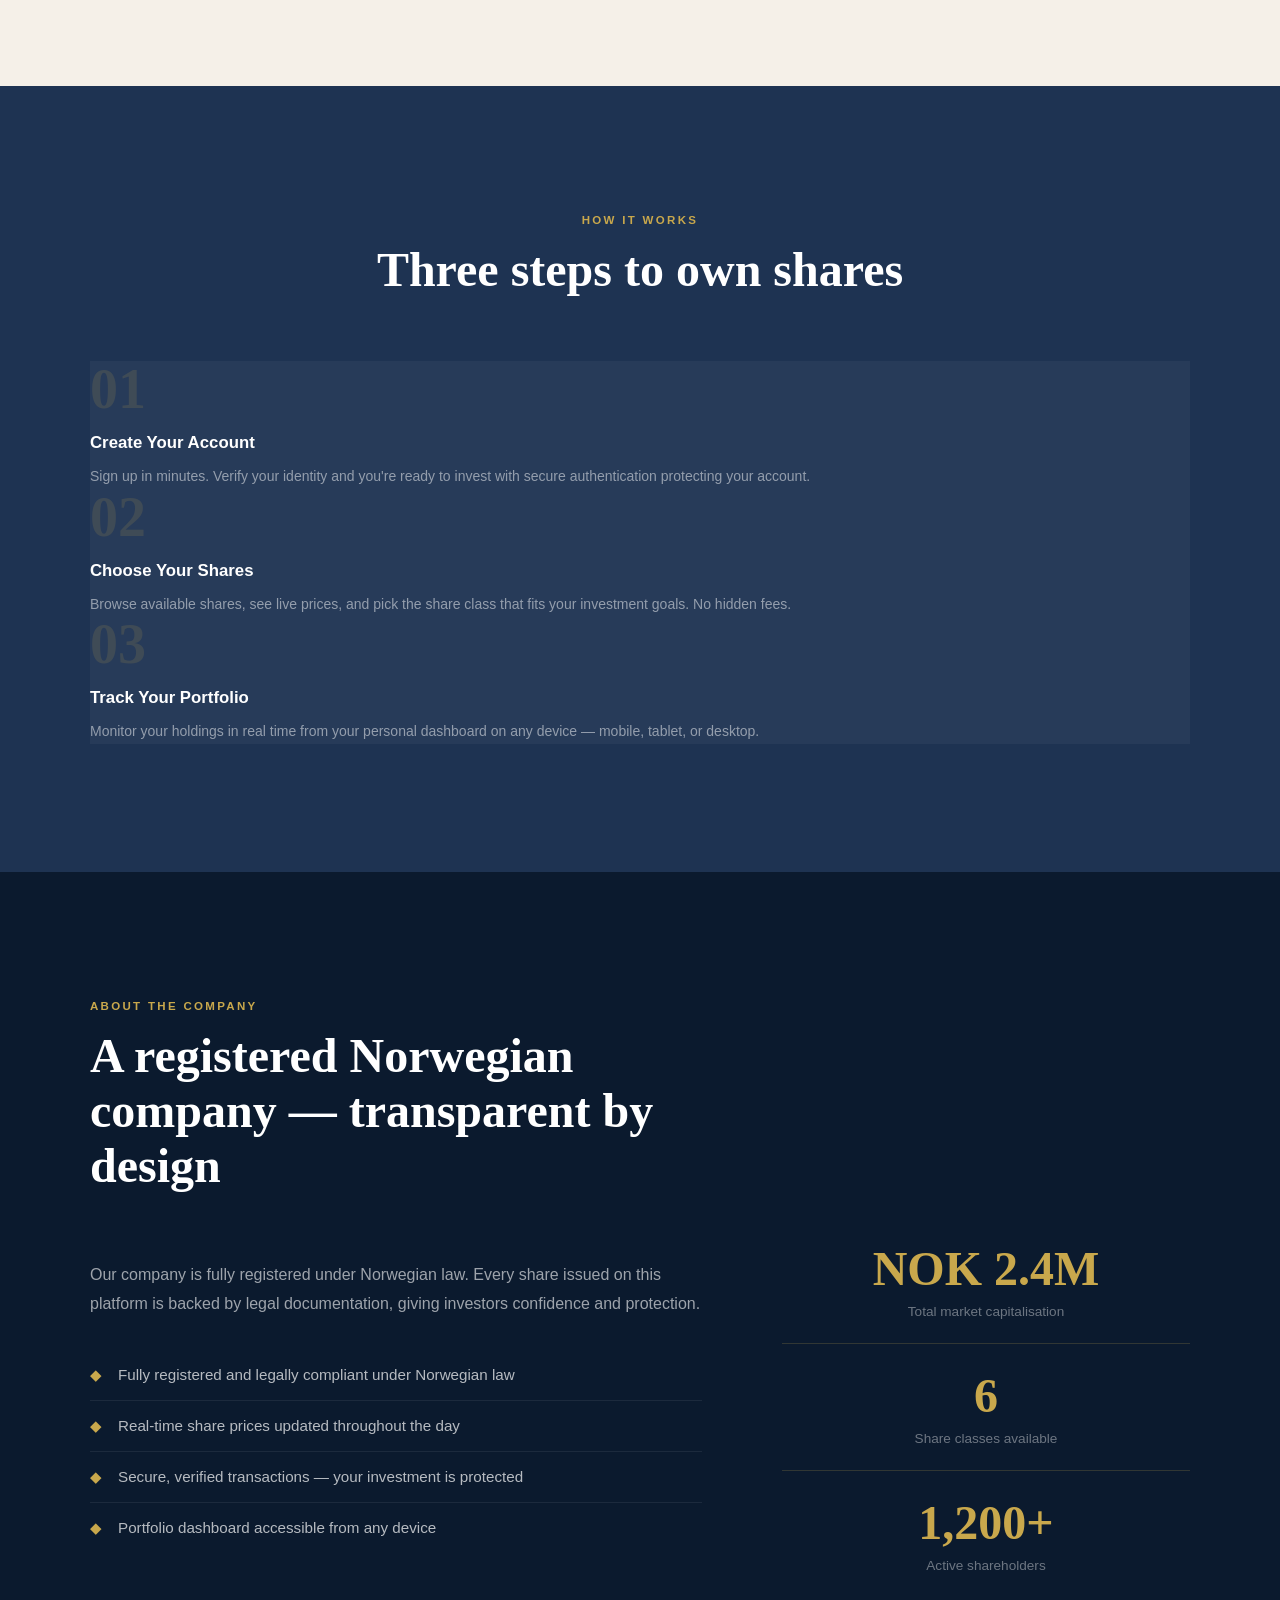
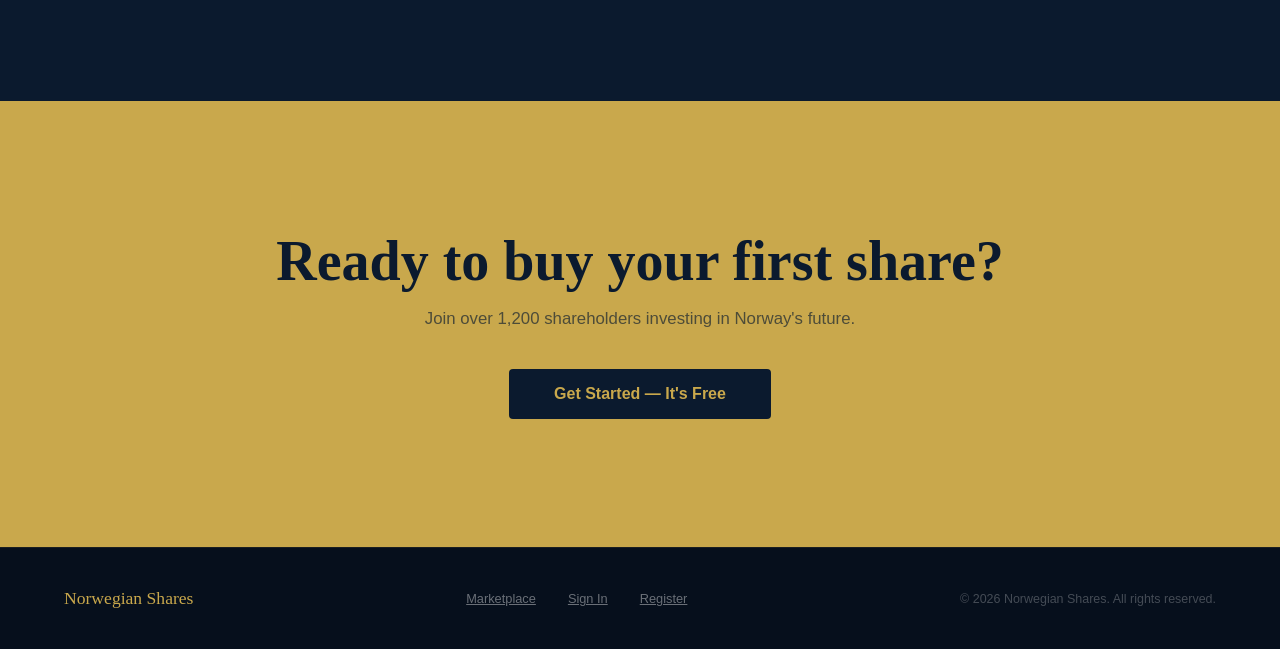
==== commit ac7672cc: "Update index.html" ====
--- a/index.html
+++ b/index.html
@@ -1,330 +1,145 @@
 <!DOCTYPE html>
 <html lang="en">
 <head>
-  <meta charset="UTF-8" />
-  <meta name="viewport" content="width=device-width, initial-scale=1.0" />
+  <meta charset="UTF-8"/><meta name="viewport" content="width=device-width, initial-scale=1.0"/>
   <title>Norwegian Shares — Invest in Norway's Future</title>
-
-  <link href="https://fonts.googleapis.com/css2?family=Playfair+Display:wght@400;700;900&family=DM+Sans:wght@300;400;500;600;700&display=swap" rel="stylesheet" />
-
-  <link rel="stylesheet" href="css/style.css" />
+  <link rel="stylesheet" href="css/style.css"/>
 </head>
 <body>
+<nav>
+  <a href="index.html" class="nav-logo">Norwegian Shares</a>
+  <div class="nav-links">
+    <a href="#shares">Shares</a>
+    <a href="#how">How It Works</a>
+    <a href="#company">Company</a>
+    <a href="marketplace.html">Marketplace</a>
+  </div>
+  <div class="nav-right">
+    <a href="login.html" class="btn btn-outline btn-sm">Sign In</a>
+    <a href="register.html" class="btn btn-gold btn-sm">Get Started</a>
+  </div>
+</nav>
 
-  <!-- NAV -->
-  <nav>
-    <a href="index.html" class="nav-logo">Norwegian Shares</a>
+<!-- HERO -->
+<section style="min-height:100vh;display:flex;flex-direction:column;justify-content:center;align-items:center;text-align:center;padding:8rem 2rem 4rem;position:relative;overflow:hidden;">
+  <div class="grid-bg"></div>
+  <div style="position:absolute;inset:0;background:radial-gradient(ellipse 80% 60% at 50% 40%,rgba(201,168,76,0.08) 0%,transparent 70%),linear-gradient(160deg,#0b1a2e 0%,#132540 50%,#0b1a2e 100%);"></div>
+  <div style="position:relative;z-index:2;max-width:860px;" class="fade-up">
+    <div style="display:inline-block;font-size:0.72rem;font-weight:600;letter-spacing:0.2em;text-transform:uppercase;color:var(--gold);border:1px solid rgba(201,168,76,0.4);padding:0.3rem 1rem;border-radius:2px;margin-bottom:2rem;">Norwegian Shares Platform</div>
+    <h1 style="font-family:'Playfair Display',serif;font-size:clamp(3rem,8vw,6rem);font-weight:900;line-height:1.05;">Own a Piece of <span class="gold">Norway's</span> Growth</h1>
+    <p style="margin-top:1.5rem;font-size:1.1rem;color:rgba(255,255,255,0.6);line-height:1.7;max-width:580px;margin-left:auto;margin-right:auto;">Buy and manage shares in a registered Norwegian company. Transparent pricing, secure transactions, and real-time portfolio tracking from any device.</p>
+    <div style="margin-top:2.5rem;display:flex;gap:1rem;justify-content:center;flex-wrap:wrap;">
+      <a href="marketplace.html" class="btn btn-gold">View Shares</a>
+      <a href="#how" class="btn btn-outline">How It Works</a>
+    </div>
+    <div style="margin-top:5rem;display:flex;gap:4rem;justify-content:center;flex-wrap:wrap;">
+      <div style="text-align:center;"><div style="font-family:'Playfair Display',serif;font-size:2.2rem;color:var(--gold);font-weight:700;">NOK 2.4M</div><div style="font-size:0.75rem;color:rgba(255,255,255,0.4);text-transform:uppercase;letter-spacing:0.1em;margin-top:0.25rem;">Total Share Value</div></div>
+      <div style="text-align:center;"><div style="font-family:'Playfair Display',serif;font-size:2.2rem;color:var(--gold);font-weight:700;">1,200+</div><div style="font-size:0.75rem;color:rgba(255,255,255,0.4);text-transform:uppercase;letter-spacing:0.1em;margin-top:0.25rem;">Shareholders</div></div>
+      <div style="text-align:center;"><div style="font-family:'Playfair Display',serif;font-size:2.2rem;color:var(--gold);font-weight:700;">100%</div><div style="font-size:0.75rem;color:rgba(255,255,255,0.4);text-transform:uppercase;letter-spacing:0.1em;margin-top:0.25rem;">Verified & Registered</div></div>
+    </div>
+  </div>
+</section>
 
-    <ul class="nav-links">
-      <li><a href="#shares">Shares</a></li>
-      <li><a href="#dashboard">Dashboard</a></li>
-      <li><a href="#how">How It Works</a></li>
-      <li><a href="#company">Company</a></li>
-      <li><a href="login.html">Sign In</a></li>
-      <li><a href="register.html" class="nav-cta">Get Started</a></li>
-    </ul>
-  </nav>
+<!-- TICKER -->
+<div class="ticker-wrap">
+  <div class="ticker-track">
+    <span>NOR-A &nbsp; NOK 245.00 &nbsp; ▲ +2.4%</span><span>NOR-B &nbsp; NOK 180.50 &nbsp; ▼ -0.8%</span><span>NOR-C &nbsp; NOK 310.00 &nbsp; ▲ +1.2%</span><span>NOR-D &nbsp; NOK 95.75 &nbsp; ▲ +3.1%</span><span>NOR-E &nbsp; NOK 420.00 &nbsp; ▼ -0.3%</span><span>HMH &nbsp; NOK 200.00 &nbsp; ▲ +5.2% 🔥 IPO</span>
+    <span>NOR-A &nbsp; NOK 245.00 &nbsp; ▲ +2.4%</span><span>NOR-B &nbsp; NOK 180.50 &nbsp; ▼ -0.8%</span><span>NOR-C &nbsp; NOK 310.00 &nbsp; ▲ +1.2%</span><span>NOR-D &nbsp; NOK 95.75 &nbsp; ▲ +3.1%</span><span>NOR-E &nbsp; NOK 420.00 &nbsp; ▼ -0.3%</span><span>HMH &nbsp; NOK 200.00 &nbsp; ▲ +5.2% 🔥 IPO</span>
+  </div>
+</div>
 
-  <!-- HERO -->
-  <section class="hero">
-    <div class="hero-bg"></div>
-    <div class="hero-grid"></div>
-
-    <div class="hero-content">
-      <div class="hero-eyebrow">Norwegian Shares Platform</div>
-
-      <h1>
-        Own a Piece of
-        <span>Norway's</span>
-        Growth
-      </h1>
-
-      <p class="hero-sub">
-        Buy and manage shares in a registered Norwegian company.
-        Track your investments in real time using your personal dashboard.
-      </p>
-
-      <div class="hero-actions">
-        <a href="register.html" class="btn-primary">Start Investing</a>
-        <a href="#dashboard" class="btn-secondary">View Dashboard</a>
+<!-- SHARES SECTION -->
+<section id="shares" style="padding:8rem 2rem;background:#f5f0e8;color:var(--navy);">
+  <div style="max-width:1100px;margin:0 auto;">
+    <div style="display:grid;grid-template-columns:1fr 1fr;gap:6rem;align-items:center;">
+      <div>
+        <div style="font-size:0.72rem;font-weight:600;letter-spacing:0.2em;text-transform:uppercase;color:var(--gold);margin-bottom:1rem;">What Are Shares?</div>
+        <h2 style="font-family:'Playfair Display',serif;font-size:clamp(2rem,4vw,3rem);font-weight:700;line-height:1.15;color:var(--navy);">Norwegian Shares — Your stake in the company</h2>
+        <p style="margin-top:1.5rem;font-size:1rem;line-height:1.8;color:#3a4f66;">A share represents partial ownership of our company. When you buy a share, you become a co-owner. As the company grows, so does the value of your share. All shares are fully registered under Norwegian law.</p>
+        <p style="margin-top:1rem;font-size:1rem;line-height:1.8;color:#3a4f66;">We offer multiple share classes, each with clear pricing and real-time market data so you always know exactly what your investment is worth.</p>
+        <a href="marketplace.html" class="btn btn-gold" style="margin-top:2rem;display:inline-block;">Browse All Shares</a>
       </div>
-
-      <div class="hero-stats">
-        <div class="stat-item">
-          <div class="stat-number">NOK 2.4M</div>
-          <div class="stat-label">Total Share Value</div>
-        </div>
-
-        <div class="stat-item">
-          <div class="stat-number">1,200+</div>
-          <div class="stat-label">Shareholders</div>
-        </div>
-
-        <div class="stat-item">
-          <div class="stat-number">98%</div>
-          <div class="stat-label">Growth Rate</div>
-        </div>
+      <div class="panel" style="background:var(--navy);">
+        <div style="font-size:0.7rem;letter-spacing:0.15em;text-transform:uppercase;color:var(--gold);margin-bottom:1rem;">Live Share Prices</div>
+        <div style="display:flex;justify-content:space-between;padding:1rem 0;border-bottom:1px solid rgba(255,255,255,0.07);"><div><div style="font-weight:600;">Norwegian Growth A</div><div style="font-size:0.75rem;color:rgba(255,255,255,0.4);">NOR-A</div></div><div style="text-align:right;"><div style="font-family:'Playfair Display',serif;color:var(--gold);">NOK 245.00</div><div class="pos" style="font-size:0.78rem;">▲ +2.4%</div></div></div>
+        <div style="display:flex;justify-content:space-between;padding:1rem 0;border-bottom:1px solid rgba(255,255,255,0.07);"><div><div style="font-weight:600;">Norwegian Growth B</div><div style="font-size:0.75rem;color:rgba(255,255,255,0.4);">NOR-B</div></div><div style="text-align:right;"><div style="font-family:'Playfair Display',serif;color:var(--gold);">NOK 180.50</div><div class="neg" style="font-size:0.78rem;">▼ -0.8%</div></div></div>
+        <div style="display:flex;justify-content:space-between;padding:1rem 0;border-bottom:1px solid rgba(255,255,255,0.07);"><div><div style="font-weight:600;">Norwegian Growth C</div><div style="font-size:0.75rem;color:rgba(255,255,255,0.4);">NOR-C</div></div><div style="text-align:right;"><div style="font-family:'Playfair Display',serif;color:var(--gold);">NOK 310.00</div><div class="pos" style="font-size:0.78rem;">▲ +1.2%</div></div></div>
+        <div style="display:flex;justify-content:space-between;padding:1rem 0;"><div><div style="font-weight:600;">HMH Holding <span class="badge badge-ipo">IPO</span></div><div style="font-size:0.75rem;color:rgba(255,255,255,0.4);">HMH</div></div><div style="text-align:right;"><div style="font-family:'Playfair Display',serif;color:var(--gold);">NOK 200.00</div><div class="pos" style="font-size:0.78rem;">▲ +5.2%</div></div></div>
       </div>
     </div>
-  </section>
+  </div>
+</section>
 
-  <!-- TICKER -->
-  <div class="ticker-wrap">
-    <div class="ticker-track">
-      <span>NOR-A &nbsp; NOK 245.00 &nbsp; <span class="up">▲ +2.4%</span></span>
-      <span>NOR-B &nbsp; NOK 180.50 &nbsp; <span class="dn">▼ -0.8%</span></span>
-      <span>NOR-C &nbsp; NOK 310.00 &nbsp; <span class="up">▲ +1.2%</span></span>
-      <span>NOR-D &nbsp; NOK 95.75 &nbsp; <span class="up">▲ +3.1%</span></span>
-
-      <span>NOR-A &nbsp; NOK 245.00 &nbsp; <span class="up">▲ +2.4%</span></span>
-      <span>NOR-B &nbsp; NOK 180.50 &nbsp; <span class="dn">▼ -0.8%</span></span>
-      <span>NOR-C &nbsp; NOK 310.00 &nbsp; <span class="up">▲ +1.2%</span></span>
-      <span>NOR-D &nbsp; NOK 95.75 &nbsp; <span class="up">▲ +3.1%</span></span>
+<!-- HOW IT WORKS -->
+<section id="how" style="padding:8rem 2rem;background:var(--mid);">
+  <div style="max-width:1100px;margin:0 auto;text-align:center;">
+    <div style="font-size:0.72rem;font-weight:600;letter-spacing:0.2em;text-transform:uppercase;color:var(--gold);margin-bottom:1rem;">How It Works</div>
+    <h2 style="font-family:'Playfair Display',serif;font-size:clamp(2rem,4vw,3rem);font-weight:700;">Three steps to own shares</h2>
+    <div class="grid-3" style="margin-top:4rem;text-align:left;">
+      <div class="panel" style="background:rgba(255,255,255,0.04);border-color:rgba(201,168,76,0.15);">
+        <div style="font-family:'Playfair Display',serif;font-size:3.5rem;font-weight:900;color:rgba(201,168,76,0.15);line-height:1;margin-bottom:1rem;">01</div>
+        <div style="font-size:1.05rem;font-weight:600;margin-bottom:0.75rem;">Create Your Account</div>
+        <p style="font-size:0.875rem;color:rgba(255,255,255,0.5);line-height:1.7;">Sign up in minutes. Verify your identity and you're ready to invest with secure authentication protecting your account.</p>
+      </div>
+      <div class="panel" style="background:rgba(255,255,255,0.04);border-color:rgba(201,168,76,0.15);">
+        <div style="font-family:'Playfair Display',serif;font-size:3.5rem;font-weight:900;color:rgba(201,168,76,0.15);line-height:1;margin-bottom:1rem;">02</div>
+        <div style="font-size:1.05rem;font-weight:600;margin-bottom:0.75rem;">Choose Your Shares</div>
+        <p style="font-size:0.875rem;color:rgba(255,255,255,0.5);line-height:1.7;">Browse available shares, see live prices, and pick the share class that fits your investment goals. No hidden fees.</p>
+      </div>
+      <div class="panel" style="background:rgba(255,255,255,0.04);border-color:rgba(201,168,76,0.15);">
+        <div style="font-family:'Playfair Display',serif;font-size:3.5rem;font-weight:900;color:rgba(201,168,76,0.15);line-height:1;margin-bottom:1rem;">03</div>
+        <div style="font-size:1.05rem;font-weight:600;margin-bottom:0.75rem;">Track Your Portfolio</div>
+        <p style="font-size:0.875rem;color:rgba(255,255,255,0.5);line-height:1.7;">Monitor your holdings in real time from your personal dashboard on any device — mobile, tablet, or desktop.</p>
+      </div>
     </div>
   </div>
+</section>
 
-  <!-- SHARES -->
-  <section class="section-shares" id="shares">
-    <div class="container">
-
-      <div class="two-col">
-
-        <div class="reveal">
-          <div class="section-label">Investment Shares</div>
-
-          <h2 class="section-title">
-            Norwegian company shares built for modern investors
-          </h2>
-
-          <p class="section-body">
-            Every share gives you ownership in our registered Norwegian company.
-            Buy shares securely, monitor your portfolio, and access live market updates.
-          </p>
-
-          <p class="section-body" style="margin-top:1rem;">
-            Your dashboard allows you to see your portfolio balance, active investments,
-            and share performance directly from your mobile phone or desktop.
-          </p>
-
-          <a href="register.html" class="btn-primary" style="margin-top:2rem; display:inline-block;">
-            Create Investor Account
-          </a>
-        </div>
-
-        <div class="shares-card reveal">
-          <div class="card-label">Live Share Prices</div>
-
-          <div class="share-row">
-            <div>
-              <div class="share-name">Norwegian Growth A</div>
-              <div class="share-code">NOR-A</div>
-            </div>
-
-            <div style="text-align:right;">
-              <div class="share-price">NOK 245.00</div>
-              <div class="share-change pos">▲ +2.4%</div>
-            </div>
-          </div>
-
-          <div class="share-row">
-            <div>
-              <div class="share-name">Norwegian Growth B</div>
-              <div class="share-code">NOR-B</div>
-            </div>
-
-            <div style="text-align:right;">
-              <div class="share-price">NOK 180.50</div>
-              <div class="share-change neg">▼ -0.8%</div>
-            </div>
-          </div>
-
-          <div class="share-row">
-            <div>
-              <div class="share-name">Norwegian Growth C</div>
-              <div class="share-code">NOR-C</div>
-            </div>
-
-            <div style="text-align:right;">
-              <div class="share-price">NOK 310.00</div>
-              <div class="share-change pos">▲ +1.2%</div>
-            </div>
-          </div>
-        </div>
-
+<!-- COMPANY -->
+<section id="company" style="padding:8rem 2rem;background:var(--navy);">
+  <div style="max-width:1100px;margin:0 auto;">
+    <div style="font-size:0.72rem;font-weight:600;letter-spacing:0.2em;text-transform:uppercase;color:var(--gold);margin-bottom:1rem;">About The Company</div>
+    <h2 style="font-family:'Playfair Display',serif;font-size:clamp(2rem,4vw,3rem);font-weight:700;max-width:600px;">A registered Norwegian company — transparent by design</h2>
+    <div style="display:grid;grid-template-columns:3fr 2fr;gap:5rem;margin-top:3rem;align-items:center;">
+      <div>
+        <p style="font-size:1rem;line-height:1.8;color:rgba(255,255,255,0.6);">Our company is fully registered under Norwegian law. Every share issued on this platform is backed by legal documentation, giving investors confidence and protection.</p>
+        <ul style="list-style:none;margin-top:2rem;">
+          <li style="display:flex;gap:1rem;padding:1rem 0;border-bottom:1px solid rgba(255,255,255,0.07);color:rgba(255,255,255,0.7);font-size:0.95rem;"><span style="color:var(--gold);">◆</span>Fully registered and legally compliant under Norwegian law</li>
+          <li style="display:flex;gap:1rem;padding:1rem 0;border-bottom:1px solid rgba(255,255,255,0.07);color:rgba(255,255,255,0.7);font-size:0.95rem;"><span style="color:var(--gold);">◆</span>Real-time share prices updated throughout the day</li>
+          <li style="display:flex;gap:1rem;padding:1rem 0;border-bottom:1px solid rgba(255,255,255,0.07);color:rgba(255,255,255,0.7);font-size:0.95rem;"><span style="color:var(--gold);">◆</span>Secure, verified transactions — your investment is protected</li>
+          <li style="display:flex;gap:1rem;padding:1rem 0;color:rgba(255,255,255,0.7);font-size:0.95rem;"><span style="color:var(--gold);">◆</span>Portfolio dashboard accessible from any device</li>
+        </ul>
+      </div>
+      <div class="panel" style="text-align:center;">
+        <div style="font-family:'Playfair Display',serif;font-size:3rem;font-weight:900;color:var(--gold);">NOK 2.4M</div>
+        <p style="color:rgba(255,255,255,0.4);font-size:0.85rem;margin-top:0.5rem;">Total market capitalisation</p>
+        <hr style="border:none;border-top:1px solid rgba(201,168,76,0.2);margin:1.5rem 0;"/>
+        <div style="font-family:'Playfair Display',serif;font-size:3rem;font-weight:900;color:var(--gold);">6</div>
+        <p style="color:rgba(255,255,255,0.4);font-size:0.85rem;margin-top:0.5rem;">Share classes available</p>
+        <hr style="border:none;border-top:1px solid rgba(201,168,76,0.2);margin:1.5rem 0;"/>
+        <div style="font-family:'Playfair Display',serif;font-size:3rem;font-weight:900;color:var(--gold);">1,200+</div>
+        <p style="color:rgba(255,255,255,0.4);font-size:0.85rem;margin-top:0.5rem;">Active shareholders</p>
       </div>
     </div>
-  </section>
+  </div>
+</section>
 
-  <!-- DASHBOARD PREVIEW -->
-  <section class="section-dashboard" id="dashboard">
-    <div class="container">
+<!-- CTA -->
+<section style="padding:8rem 2rem;background:var(--gold);text-align:center;">
+  <h2 style="font-family:'Playfair Display',serif;font-size:clamp(2rem,5vw,3.5rem);font-weight:900;color:var(--navy);">Ready to buy your first share?</h2>
+  <p style="color:rgba(11,26,46,0.65);margin-top:1rem;font-size:1.05rem;">Join over 1,200 shareholders investing in Norway's future.</p>
+  <a href="register.html" class="btn btn-dark" style="margin-top:2.5rem;display:inline-block;padding:1rem 2.8rem;font-size:1rem;font-weight:700;">Get Started — It's Free</a>
+</section>
 
-      <div class="dashboard-header reveal">
-        <div class="section-label">Investor Dashboard</div>
-
-        <h2 class="section-title light">
-          Track your portfolio in real time
-        </h2>
-      </div>
-
-      <div class="dashboard-grid">
-
-        <div class="dashboard-card reveal">
-          <div class="dashboard-card-title">Portfolio Balance</div>
-          <div class="dashboard-big">NOK 845,000</div>
-          <div class="dashboard-growth">▲ +12.5% this month</div>
-        </div>
-
-        <div class="dashboard-card reveal">
-          <div class="dashboard-card-title">Active Shares</div>
-          <div class="dashboard-big">425</div>
-          <div class="dashboard-growth">Across 5 share classes</div>
-        </div>
-
-        <div class="dashboard-card reveal">
-          <div class="dashboard-card-title">Annual Return</div>
-          <div class="dashboard-big">18.7%</div>
-          <div class="dashboard-growth">Strong investor performance</div>
-        </div>
-
-      </div>
-    </div>
-  </section>
-
-  <!-- HOW IT WORKS -->
-  <section class="section-how" id="how">
-    <div class="container">
-
-      <div class="reveal" style="text-align:center;">
-        <div class="section-label">How It Works</div>
-
-        <h2 class="section-title light">
-          Three easy steps to start investing
-        </h2>
-      </div>
-
-      <div class="steps">
-
-        <div class="step reveal">
-          <div class="step-num">01</div>
-          <div class="step-title">Create Account</div>
-          <div class="step-desc">
-            Register your investor account in less than 2 minutes.
-          </div>
-        </div>
-
-        <div class="step reveal">
-          <div class="step-num">02</div>
-          <div class="step-title">Buy Shares</div>
-          <div class="step-desc">
-            Choose from available Norwegian share classes.
-          </div>
-        </div>
-
-        <div class="step reveal">
-          <div class="step-num">03</div>
-          <div class="step-title">Track Growth</div>
-          <div class="step-desc">
-            Use your dashboard to monitor investment performance.
-          </div>
-        </div>
-
-      </div>
-    </div>
-  </section>
-
-  <!-- COMPANY -->
-  <section class="section-company" id="company">
-    <div class="container">
-
-      <div class="reveal">
-        <div class="section-label">About Company</div>
-
-        <h2 class="section-title light">
-          A trusted Norwegian investment company
-        </h2>
-      </div>
-
-      <div class="company-grid">
-
-        <div class="reveal">
-          <p class="section-body light">
-            We provide legally registered investment shares backed by secure
-            technology and transparent investor reporting.
-          </p>
-
-          <ul class="feature-list">
-            <li>Secure investor authentication</li>
-            <li>Live portfolio dashboard</li>
-            <li>Real-time share tracking</li>
-            <li>Fast onboarding process</li>
-            <li>Mobile and desktop support</li>
-          </ul>
-        </div>
-
-        <div class="company-aside reveal">
-          <div class="big-num">1,200+</div>
-          <p>Active shareholders worldwide</p>
-
-          <hr />
-
-          <div class="big-num">5</div>
-          <p>Investment share classes</p>
-
-          <hr />
-
-          <div class="big-num">24/7</div>
-          <p>Investor dashboard access</p>
-        </div>
-
-      </div>
-    </div>
-  </section>
-
-  <!-- CTA -->
-  <section class="section-cta">
-    <div class="container reveal">
-      <h2>Start investing today</h2>
-
-      <p>
-        Join over 1,200 shareholders building wealth through Norwegian Shares.
-      </p>
-
-      <a href="register.html" class="btn-dark">
-        Create Free Account
-      </a>
-    </div>
-  </section>
-
-  <!-- FOOTER -->
-  <footer>
-    <div class="footer-logo">Norwegian Shares</div>
-
-    <ul class="footer-links">
-      <li><a href="#shares">Shares</a></li>
-      <li><a href="#dashboard">Dashboard</a></li>
-      <li><a href="login.html">Login</a></li>
-      <li><a href="register.html">Register</a></li>
-    </ul>
-
-    <div class="footer-copy">
-      © 2026 Norwegian Shares. All rights reserved.
-    </div>
-  </footer>
-
-  <script>
-    const reveals = document.querySelectorAll('.reveal');
-
-    const observer = new IntersectionObserver((entries) => {
-      entries.forEach((entry) => {
-        if(entry.isIntersecting){
-          entry.target.classList.add('visible');
-        }
-      });
-    }, { threshold: 0.1 });
-
-    reveals.forEach((item) => observer.observe(item));
-  </script>
-
+<!-- FOOTER -->
+<footer style="background:#060f1c;padding:2.5rem 4rem;display:flex;justify-content:space-between;align-items:center;flex-wrap:wrap;gap:1rem;border-top:1px solid rgba(201,168,76,0.1);">
+  <div style="font-family:'Playfair Display',serif;font-size:1.1rem;color:var(--gold);">Norwegian Shares</div>
+  <div style="display:flex;gap:2rem;">
+    <a href="marketplace.html" style="color:rgba(255,255,255,0.4);font-size:0.8rem;">Marketplace</a>
+    <a href="login.html" style="color:rgba(255,255,255,0.4);font-size:0.8rem;">Sign In</a>
+    <a href="register.html" style="color:rgba(255,255,255,0.4);font-size:0.8rem;">Register</a>
+  </div>
+  <div style="color:rgba(255,255,255,0.25);font-size:0.78rem;">© 2026 Norwegian Shares. All rights reserved.</div>
+</footer>
 </body>
 </html>
--- a/css/style.css
+++ b/css/style.css
@@ -1,351 +1,489 @@
-*{
-  margin:0;
-  padding:0;
-  box-sizing:border-box;
-}
-
-body{
-  font-family:'DM Sans',sans-serif;
-  background:#07111f;
-  color:white;
-}
-
-.navbar{
-  display:flex;
-  justify-content:space-between;
-  align-items:center;
-  padding:25px 8%;
-  position:absolute;
-  width:100%;
-  z-index:10;
-}
-
-.logo{
-  font-size:28px;
-  font-weight:700;
-  color:#c9a84c;
-  font-family:'Playfair Display',serif;
-}
-
-.nav-links{
-  display:flex;
-  gap:25px;
-  align-items:center;
-}
-
-.nav-links a{
-  color:white;
-  text-decoration:none;
-}
-
-.nav-btn{
-  background:#c9a84c;
-  padding:12px 20px;
-  border-radius:4px;
-  color:#07111f !important;
-  font-weight:700;
-}
-
-.hero{
-  height:100vh;
-  display:flex;
-  align-items:center;
-  justify-content:center;
-  text-align:center;
-  background:linear-gradient(to bottom,#07111f,#0f223d);
-}
-
-.hero-content{
-  max-width:800px;
-  padding:20px;
-}
-
-.hero-badge{
-  color:#c9a84c;
-  margin-bottom:20px;
-}
-
-.hero h1{
-  font-size:70px;
-  line-height:1.1;
-  margin-bottom:20px;
-  font-family:'Playfair Display',serif;
-}
-
-.hero h1 span{
-  color:#c9a84c;
-}
-
-.hero p{
-  color:#b7c0cf;
-  font-size:20px;
-  margin-bottom:40px;
-}
-
-.hero-buttons{
-  display:flex;
-  justify-content:center;
-  gap:20px;
-}
-
-.btn-primary{
-  background:#c9a84c;
-  color:#07111f;
-  padding:16px 30px;
-  text-decoration:none;
-  border-radius:4px;
-  font-weight:700;
-}
-
-.btn-secondary{
-  border:1px solid #c9a84c;
-  color:#c9a84c;
-  padding:16px 30px;
-  text-decoration:none;
-  border-radius:4px;
-}
-
-.stats-section{
-  display:grid;
-  grid-template-columns:repeat(3,1fr);
-  gap:30px;
-  padding:80px 8%;
-}
-
-.stat-card{
-  background:#0f1d33;
-  padding:40px;
-  border-radius:10px;
-  text-align:center;
-}
-
-.stat-card h2{
-  color:#c9a84c;
-  margin-bottom:10px;
-}
-
-.shares-section{
-  padding:100px 8%;
-}
-
-.section-header{
-  text-align:center;
-  margin-bottom:60px;
-}
-
-.section-header span{
-  color:#c9a84c;
-}
-
-.section-header h2{
-  font-size:50px;
-  margin-top:10px;
-}
-
-.shares-grid{
-  display:grid;
-  grid-template-columns:repeat(3,1fr);
-  gap:30px;
-}
-
-.share-card{
-  background:#0f1d33;
-  padding:40px;
-  border-radius:10px;
-}
-
-.share-card h3{
-  font-size:30px;
-  margin-bottom:10px;
-}
-
-.price{
-  font-size:28px;
-  color:#c9a84c;
-  margin-top:20px;
-}
-
-.positive{
-  color:#41d392;
-}
-
-.negative{
-  color:#ff5c5c;
-}
-
-.cta-section{
-  padding:120px 8%;
-  text-align:center;
-}
-
-.cta-section h2{
-  font-size:55px;
-  margin-bottom:20px;
-}
-
-.auth-body{
-  display:flex;
-  justify-content:center;
-  align-items:center;
-  min-height:100vh;
-}
-
-.auth-container{
-  width:100%;
-  max-width:500px;
-}
-
-.auth-card{
-  background:#0f1d33;
-  padding:50px;
-  border-radius:20px;
-  border:1px solid rgba(201,168,76,.2);
-}
-
-.auth-card h1{
-  margin-bottom:30px;
-  font-size:50px;
-  font-family:'Playfair Display',serif;
-}
-
-.form-group{
-  margin-bottom:25px;
-}
-
-.form-group label{
-  display:block;
-  margin-bottom:10px;
-}
-
-.form-group input{
-  width:100%;
-  padding:18px;
-  border:none;
-  border-radius:8px;
-  background:#dfe5ef;
-}
-
-.auth-btn{
-  width:100%;
-  padding:18px;
-  background:#c9a84c;
-  border:none;
-  border-radius:8px;
-  font-weight:700;
-  cursor:pointer;
-}
-
-.auth-footer{
-  margin-top:30px;
-  text-align:center;
-}
-
-.auth-footer a{
-  color:#c9a84c;
-  text-decoration:none;
-}
-
-#message{
-  margin-top:20px;
-  color:#ff5c5c;
-  text-align:center;
-}
-
-@media(max-width:900px){
-
-  .hero h1{
-    font-size:45px;
-  }
-
-  .stats-section,
-  .shares-grid{
-    grid-template-columns:1fr;
-  }
-
-}
-.auth-body{
-  margin:0;
-  font-family:'DM Sans',sans-serif;
-  background:#0b1a2e;
-  color:white;
-}
-
-.auth-container{
-  display:grid;
-  grid-template-columns:1fr 1fr;
-  min-height:100vh;
-}
-
-.auth-left{
-  background:linear-gradient(135deg,#0b1a2e,#132540);
-  display:flex;
-  flex-direction:column;
-  justify-content:center;
-  padding:80px;
-}
-
-.auth-left h1{
-  font-size:56px;
-  color:#c9a84c;
-  font-family:'Playfair Display',serif;
-}
-
-.auth-left p{
-  margin-top:20px;
-  line-height:1.8;
-  color:rgba(255,255,255,0.7);
-}
-
-.auth-right{
-  display:flex;
-  justify-content:center;
-  align-items:center;
-  padding:40px;
-}
-
-.auth-form{
-  width:100%;
-  max-width:420px;
-  background:#132540;
-  padding:40px;
-  border-radius:10px;
-}
-
-.auth-form h2{
-  margin-bottom:30px;
-}
-
-.auth-form input{
-  width:100%;
-  padding:15px;
-  margin-bottom:20px;
-  border:none;
-  border-radius:5px;
-  background:#1e3352;
-  color:white;
-}
-
-.auth-form button{
-  width:100%;
-  padding:15px;
-  border:none;
-  background:#c9a84c;
-  color:#0b1a2e;
-  font-weight:bold;
-  cursor:pointer;
-}
-
-.switch-text{
-  margin-top:20px;
-}
-
-.switch-text a{
-  color:#c9a84c;
-  text-decoration:none;
-}
-
-#login-message,
-#register-message{
-  margin-top:15px;
-  color:#c9a84c;
-}
+:root {
+  --navy: #0b1a2e;
+  --gold: #c9a84c;
+  --gold-light: #e8c97e;
+  --cream: #f5f0e8;
+  --white: #ffffff;
+  --mid: #1e3352;
+  --text-muted: #7a8fa8;
+}
+
+* {
+  margin: 0;
+  padding: 0;
+  box-sizing: border-box;
+}
+
+body {
+  font-family: 'DM Sans', sans-serif;
+  background: var(--navy);
+  color: white;
+  overflow-x: hidden;
+}
+
+nav {
+  position: fixed;
+  top: 0;
+  left: 0;
+  right: 0;
+  z-index: 100;
+  display: flex;
+  justify-content: space-between;
+  align-items: center;
+  padding: 1.2rem 4rem;
+  background: rgba(11, 26, 46, 0.92);
+  backdrop-filter: blur(10px);
+}
+
+.nav-logo {
+  text-decoration: none;
+  color: var(--gold);
+  font-family: 'Playfair Display', serif;
+  font-size: 1.3rem;
+  font-weight: 700;
+}
+
+.nav-links {
+  display: flex;
+  gap: 2rem;
+  list-style: none;
+}
+
+.nav-links a {
+  color: rgba(255,255,255,0.75);
+  text-decoration: none;
+}
+
+.nav-cta {
+  background: var(--gold);
+  color: var(--navy) !important;
+  padding: 0.6rem 1.4rem;
+  border-radius: 4px;
+}
+
+.hero {
+  min-height: 100vh;
+  display: flex;
+  justify-content: center;
+  align-items: center;
+  text-align: center;
+  padding: 8rem 2rem 4rem;
+  position: relative;
+}
+
+.hero-bg {
+  position: absolute;
+  inset: 0;
+  background: linear-gradient(160deg, #0b1a2e 0%, #132540 50%, #0b1a2e 100%);
+}
+
+.hero-grid {
+  position: absolute;
+  inset: 0;
+  background-image:
+  linear-gradient(rgba(201,168,76,0.05) 1px, transparent 1px),
+  linear-gradient(90deg, rgba(201,168,76,0.05) 1px, transparent 1px);
+  background-size: 60px 60px;
+}
+
+.hero-content {
+  position: relative;
+  z-index: 2;
+  max-width: 850px;
+}
+
+.hero-eyebrow {
+  display: inline-block;
+  border: 1px solid rgba(201,168,76,0.4);
+  padding: 0.4rem 1rem;
+  color: var(--gold);
+  margin-bottom: 2rem;
+}
+
+.hero h1 {
+  font-family: 'Playfair Display', serif;
+  font-size: clamp(3rem, 8vw, 6rem);
+  line-height: 1.05;
+}
+
+.hero h1 span {
+  color: var(--gold);
+}
+
+.hero-sub {
+  margin-top: 1.5rem;
+  color: rgba(255,255,255,0.7);
+  line-height: 1.8;
+}
+
+.hero-actions {
+  margin-top: 2rem;
+  display: flex;
+  gap: 1rem;
+  justify-content: center;
+  flex-wrap: wrap;
+}
+
+.btn-primary,
+.btn-secondary,
+.btn-dark,
+.btn-submit {
+  padding: 1rem 2rem;
+  border-radius: 4px;
+  text-decoration: none;
+  border: none;
+  cursor: pointer;
+  font-weight: 600;
+}
+
+.btn-primary,
+.btn-submit {
+  background: var(--gold);
+  color: var(--navy);
+}
+
+.btn-secondary {
+  border: 1px solid rgba(255,255,255,0.2);
+  color: white;
+}
+
+.hero-stats {
+  margin-top: 4rem;
+  display: flex;
+  justify-content: center;
+  gap: 3rem;
+  flex-wrap: wrap;
+}
+
+.stat-number {
+  color: var(--gold);
+  font-size: 2rem;
+  font-family: 'Playfair Display', serif;
+}
+
+.ticker-wrap {
+  background: var(--gold);
+  overflow: hidden;
+  white-space: nowrap;
+  padding: 0.8rem 0;
+}
+
+.ticker-track {
+  display: inline-block;
+  animation: ticker 20s linear infinite;
+}
+
+.ticker-track span {
+  margin-right: 4rem;
+  color: var(--navy);
+  font-weight: 700;
+}
+
+.up {
+  color: green;
+}
+
+.dn,
+.neg {
+  color: red;
+}
+
+.container {
+  max-width: 1150px;
+  margin: auto;
+}
+
+.section-shares,
+.section-dashboard,
+.section-how,
+.section-company,
+.section-cta {
+  padding: 7rem 2rem;
+}
+
+.section-shares {
+  background: var(--cream);
+  color: var(--navy);
+}
+
+.section-dashboard,
+.section-company {
+  background: var(--navy);
+}
+
+.section-how {
+  background: var(--mid);
+}
+
+.two-col,
+.company-grid {
+  display: grid;
+  grid-template-columns: 1fr 1fr;
+  gap: 4rem;
+  align-items: center;
+}
+
+.section-label {
+  color: var(--gold);
+  margin-bottom: 1rem;
+  text-transform: uppercase;
+  letter-spacing: 2px;
+}
+
+.section-title {
+  font-family: 'Playfair Display', serif;
+  font-size: clamp(2rem, 4vw, 3.5rem);
+}
+
+.light {
+  color: white;
+}
+
+.section-body {
+  margin-top: 1.5rem;
+  line-height: 1.9;
+}
+
+.shares-card,
+.dashboard-card,
+.company-aside,
+.step {
+  background: rgba(255,255,255,0.05);
+  border: 1px solid rgba(201,168,76,0.2);
+  border-radius: 10px;
+  padding: 2rem;
+}
+
+.card-label {
+  color: var(--gold);
+  margin-bottom: 1rem;
+}
+
+.share-row {
+  display: flex;
+  justify-content: space-between;
+  padding: 1rem 0;
+  border-bottom: 1px solid rgba(255,255,255,0.1);
+}
+
+.share-name,
+.share-price {
+  color: white;
+}
+
+.dashboard-grid,
+.steps {
+  display: grid;
+  grid-template-columns: repeat(3, 1fr);
+  gap: 2rem;
+  margin-top: 4rem;
+}
+
+.dashboard-big,
+.big-num {
+  font-size: 2.5rem;
+  color: var(--gold);
+  font-family: 'Playfair Display', serif;
+}
+
+.feature-list {
+  margin-top: 2rem;
+  list-style: none;
+}
+
+.feature-list li {
+  margin-bottom: 1rem;
+  line-height: 1.8;
+}
+
+.section-cta {
+  text-align: center;
+  background: var(--gold);
+  color: var(--navy);
+}
+
+.btn-dark {
+  background: var(--navy);
+  color: var(--gold);
+  display: inline-block;
+  margin-top: 2rem;
+}
+
+footer {
+  background: #060f1c;
+  padding: 3rem 2rem;
+  display: flex;
+  justify-content: space-between;
+  flex-wrap: wrap;
+  gap: 1rem;
+}
+
+.footer-logo {
+  color: var(--gold);
+  font-family: 'Playfair Display', serif;
+}
+
+.footer-links {
+  display: flex;
+  list-style: none;
+  gap: 2rem;
+}
+
+.footer-links a {
+  color: rgba(255,255,255,0.7);
+  text-decoration: none;
+}
+
+.auth-page {
+  min-height: 100vh;
+  display: grid;
+  grid-template-columns: 1fr 1fr;
+}
+
+.auth-left {
+  position: relative;
+  background: linear-gradient(160deg, #0b1a2e 0%, #132540 50%, #0b1a2e 100%);
+  display: flex;
+  align-items: center;
+  justify-content: center;
+  padding: 3rem;
+}
+
+.auth-overlay {
+  position: absolute;
+  inset: 0;
+  background-image:
+  linear-gradient(rgba(201,168,76,0.04) 1px, transparent 1px),
+  linear-gradient(90deg, rgba(201,168,76,0.04) 1px, transparent 1px);
+  background-size: 60px 60px;
+}
+
+.auth-content {
+  position: relative;
+  z-index: 2;
+  max-width: 500px;
+}
+
+.auth-content h1 {
+  font-family: 'Playfair Display', serif;
+  font-size: 4rem;
+  line-height: 1.1;
+}
+
+.auth-content h1 span {
+  color: var(--gold);
+}
+
+.auth-content p {
+  margin-top: 1.5rem;
+  color: rgba(255,255,255,0.7);
+  line-height: 1.8;
+}
+
+.auth-right {
+  background: #071220;
+  display: flex;
+  justify-content: center;
+  align-items: center;
+  padding: 2rem;
+}
+
+.auth-form {
+  width: 100%;
+  max-width: 450px;
+  background: rgba(255,255,255,0.04);
+  border: 1px solid rgba(201,168,76,0.2);
+  border-radius: 16px;
+  padding: 2.5rem;
+}
+
+.auth-form h2 {
+  font-size: 2rem;
+  margin-bottom: 2rem;
+}
+
+.form-group {
+  margin-bottom: 1.5rem;
+}
+
+.form-group label {
+  display: block;
+  margin-bottom: 0.7rem;
+}
+
+.form-group input {
+  width: 100%;
+  padding: 1rem;
+  border-radius: 8px;
+  border: 1px solid rgba(255,255,255,0.1);
+  background: rgba(255,255,255,0.05);
+  color: white;
+}
+
+.auth-switch {
+  margin-top: 1.5rem;
+  text-align: center;
+}
+
+.auth-switch a {
+  color: var(--gold);
+  text-decoration: none;
+}
+
+.success-message {
+  color: #4caf82;
+  margin-top: 1rem;
+}
+
+.error-message {
+  color: #ff6b6b;
+  margin-top: 1rem;
+}
+
+.reveal {
+  opacity: 0;
+  transform: translateY(30px);
+  transition: all 0.7s ease;
+}
+
+.reveal.visible {
+  opacity: 1;
+  transform: translateY(0);
+}
+
+@keyframes ticker {
+  from {
+    transform: translateX(0);
+  }
+
+  to {
+    transform: translateX(-50%);
+  }
+}
+
+@media (max-width: 900px) {
+
+  .auth-page,
+  .two-col,
+  .company-grid,
+  .dashboard-grid,
+  .steps {
+    grid-template-columns: 1fr;
+  }
+
+  nav {
+    padding: 1rem;
+  }
+
+  .nav-links {
+    display: none;
+  }
+
+  .auth-content h1 {
+    font-size: 2.8rem;
+  }
+
+  .hero-stats {
+    gap: 1.5rem;
+  }
+}
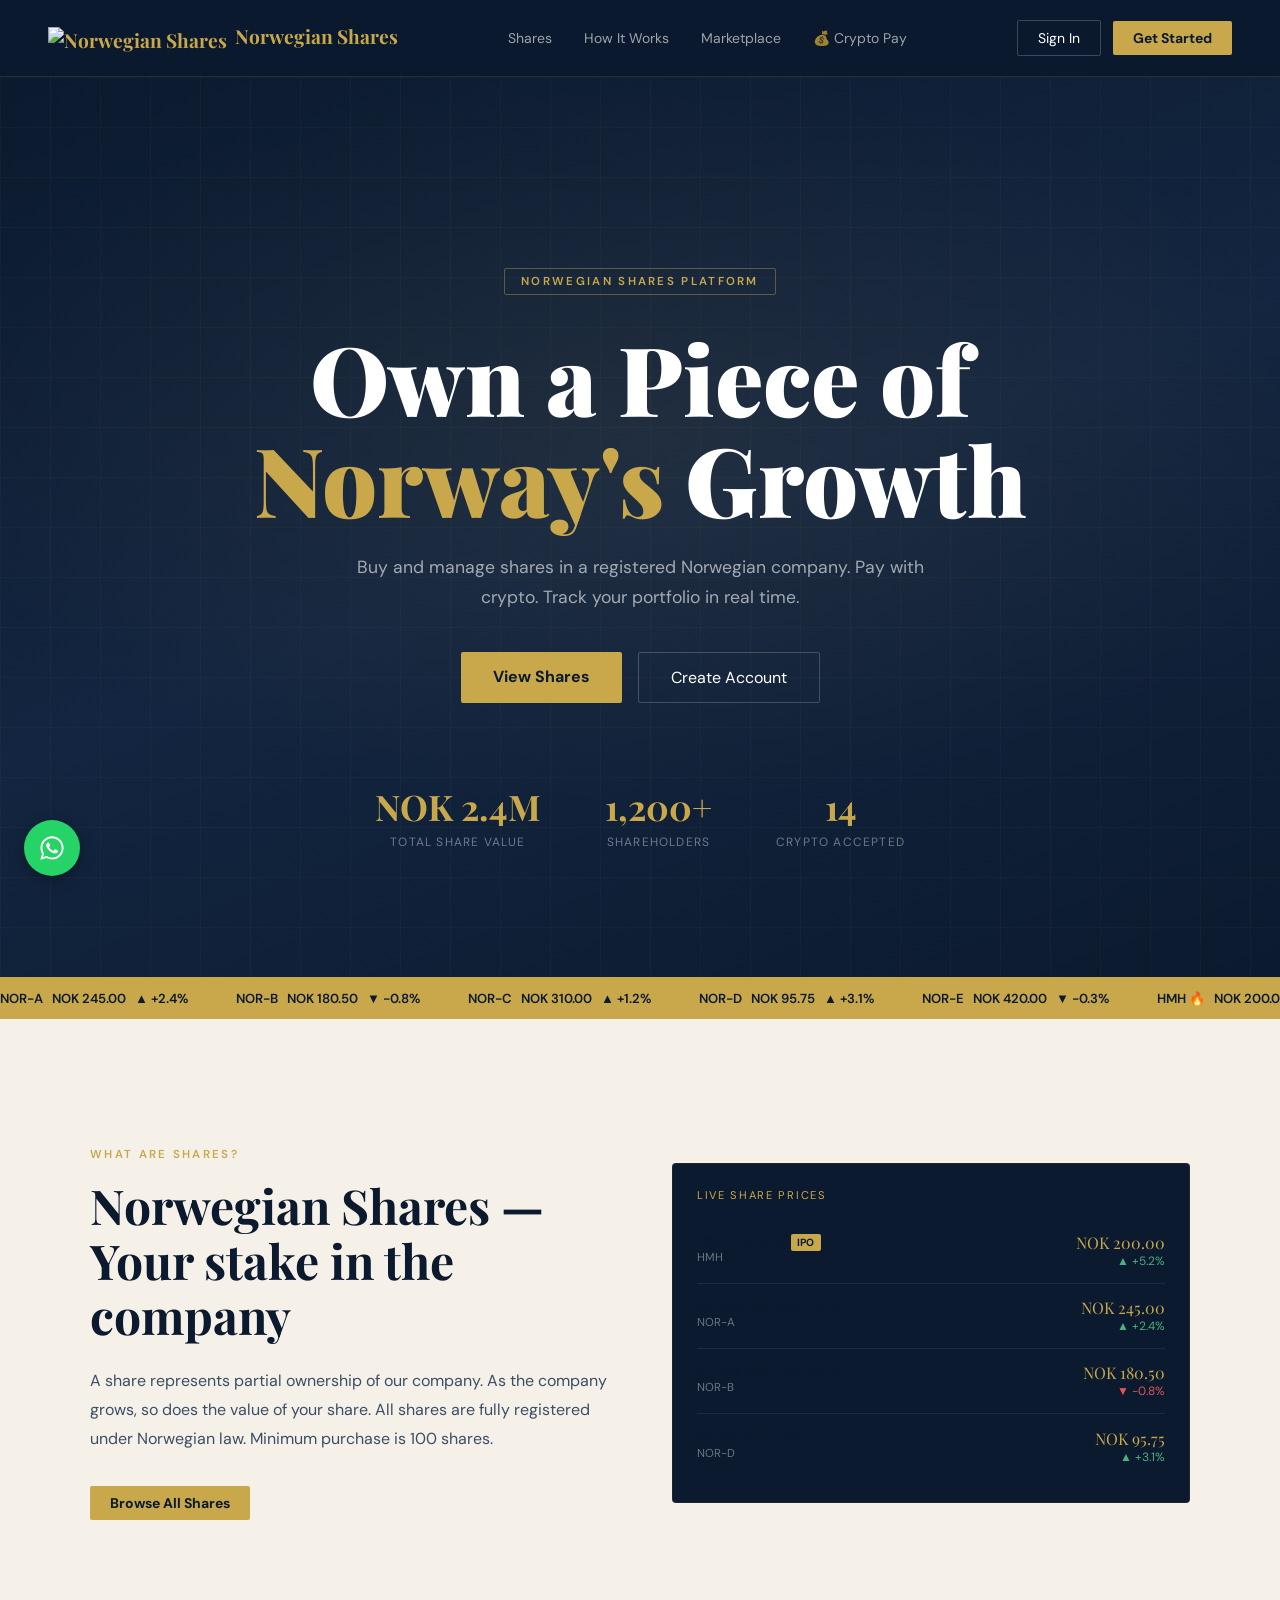
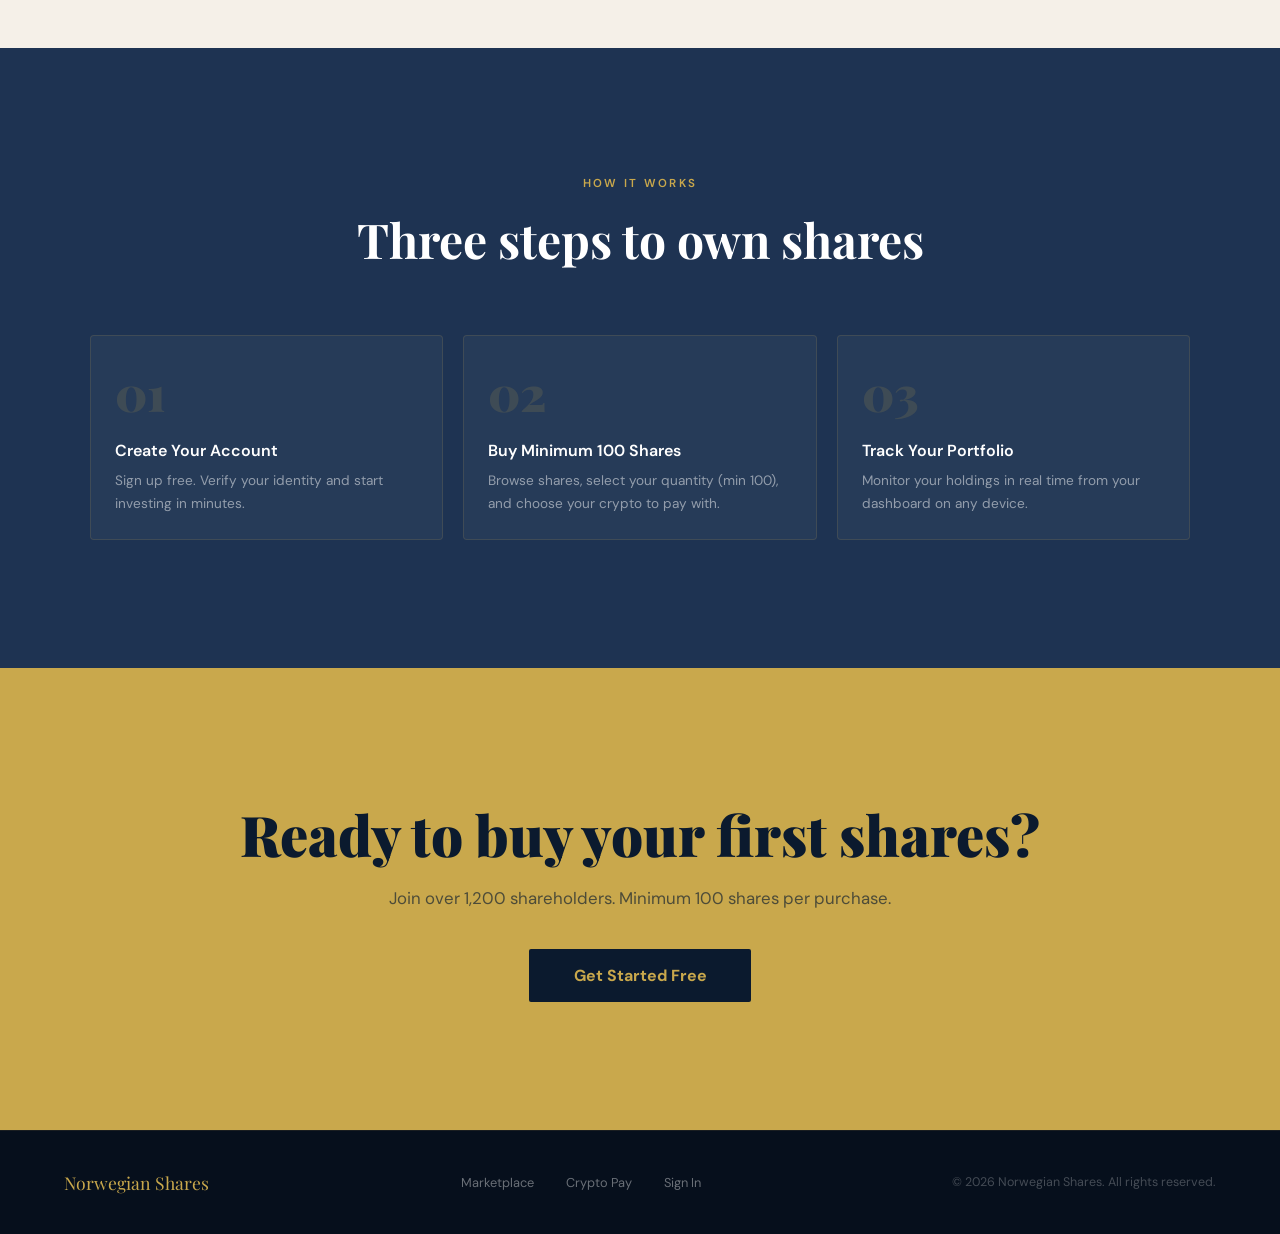
==== commit 1568bf33: "Update index.html" ====
--- a/index.html
+++ b/index.html
@@ -1,145 +1,163 @@
 <!DOCTYPE html>
 <html lang="en">
 <head>
-  <meta charset="UTF-8"/><meta name="viewport" content="width=device-width, initial-scale=1.0"/>
+  <meta charset="UTF-8"/>
+  <meta name="viewport" content="width=device-width, initial-scale=1.0"/>
   <title>Norwegian Shares — Invest in Norway's Future</title>
-  <link rel="stylesheet" href="css/style.css"/>
+  <link href="https://fonts.googleapis.com/css2?family=Playfair+Display:wght@400;700;900&family=DM+Sans:wght@300;400;500;600&display=swap" rel="stylesheet"/>
+  <style>
+    :root{--navy:#0b1a2e;--gold:#c9a84c;--gold-light:#e8c97e;--white:#fff;--mid:#1e3352;--card:#12243d;--error:#e05555;--success:#4caf82;}
+    *{margin:0;padding:0;box-sizing:border-box;}
+    body{font-family:'DM Sans',sans-serif;background:var(--navy);color:var(--white);min-height:100vh;}
+    a{text-decoration:none;}
+    nav{display:flex;align-items:center;justify-content:space-between;padding:1.25rem 3rem;border-bottom:1px solid rgba(201,168,76,0.15);position:sticky;top:0;background:rgba(11,26,46,0.95);backdrop-filter:blur(12px);z-index:100;}
+    .nav-logo{font-family:'Playfair Display',serif;font-size:1.2rem;font-weight:700;color:var(--gold);}
+    .nav-links{display:flex;gap:2rem;}
+    .nav-links a{color:rgba(255,255,255,0.6);font-size:0.875rem;transition:color 0.2s;}
+    .nav-links a:hover{color:var(--gold);}
+    .btn-gold{background:var(--gold);color:var(--navy);padding:0.5rem 1.25rem;border-radius:2px;font-weight:700;font-size:0.875rem;display:inline-block;transition:background 0.2s;}
+    .btn-gold:hover{background:var(--gold-light);}
+    .btn-outline{background:transparent;color:var(--white);border:1px solid rgba(255,255,255,0.2);padding:0.5rem 1.25rem;border-radius:2px;font-size:0.875rem;display:inline-block;transition:all 0.2s;}
+    .btn-outline:hover{border-color:var(--gold);color:var(--gold);}
+    .hero{min-height:100vh;display:flex;flex-direction:column;justify-content:center;align-items:center;text-align:center;padding:8rem 2rem 4rem;position:relative;overflow:hidden;}
+    .hero-bg{position:absolute;inset:0;background:radial-gradient(ellipse 80% 60% at 50% 40%,rgba(201,168,76,0.08) 0%,transparent 70%),linear-gradient(160deg,#0b1a2e 0%,#132540 50%,#0b1a2e 100%);}
+    .grid-bg{position:absolute;inset:0;background-image:linear-gradient(rgba(201,168,76,0.04) 1px,transparent 1px),linear-gradient(90deg,rgba(201,168,76,0.04) 1px,transparent 1px);background-size:50px 50px;}
+    .hero-content{position:relative;z-index:2;max-width:860px;}
+    .eyebrow{display:inline-block;font-size:0.72rem;font-weight:600;letter-spacing:0.2em;text-transform:uppercase;color:var(--gold);border:1px solid rgba(201,168,76,0.4);padding:0.3rem 1rem;border-radius:2px;margin-bottom:2rem;}
+    h1{font-family:'Playfair Display',serif;font-size:clamp(3rem,8vw,6rem);font-weight:900;line-height:1.05;}
+    .gold{color:var(--gold);}
+    .muted{color:rgba(255,255,255,0.5);}
+    .ticker-wrap{background:var(--gold);padding:0.65rem 0;overflow:hidden;white-space:nowrap;}
+    .ticker-track{display:inline-block;animation:ticker 30s linear infinite;}
+    .ticker-track span{color:var(--navy);font-weight:600;font-size:0.82rem;margin-right:3rem;}
+    .section{padding:8rem 2rem;}
+    .container{max-width:1100px;margin:0 auto;}
+    .panel{background:var(--card);border:1px solid rgba(201,168,76,0.1);border-radius:4px;padding:1.5rem;}
+    .grid-2{display:grid;grid-template-columns:1fr 1fr;gap:4rem;align-items:center;}
+    .grid-3{display:grid;grid-template-columns:repeat(3,1fr);gap:1.25rem;}
+    .grid-4{display:grid;grid-template-columns:repeat(4,1fr);gap:1rem;}
+    .stat-card{background:var(--card);border:1px solid rgba(201,168,76,0.12);border-radius:4px;padding:1.5rem;position:relative;overflow:hidden;}
+    .stat-card::after{content:'';position:absolute;top:0;left:0;width:100%;height:3px;background:var(--gold);}
+    .hamburger{display:none;background:transparent;border:none;cursor:pointer;flex-direction:column;gap:5px;}
+    .hamburger span{display:block;width:22px;height:2px;background:rgba(255,255,255,0.7);border-radius:2px;}
+    .mobile-menu{display:none;position:fixed;top:73px;left:0;right:0;background:rgba(11,26,46,0.98);border-bottom:1px solid rgba(201,168,76,0.15);padding:1.5rem 2rem;flex-direction:column;gap:0;z-index:99;}
+    .mobile-menu.open{display:flex;}
+    .mobile-menu a{color:rgba(255,255,255,0.7);font-size:0.95rem;padding:0.85rem 0;border-bottom:1px solid rgba(255,255,255,0.06);}
+    @keyframes ticker{from{transform:translateX(0)}to{transform:translateX(-50%)}}
+    @keyframes fadeUp{from{opacity:0;transform:translateY(20px)}to{opacity:1;transform:translateY(0)}}
+    @media(max-width:768px){nav{padding:1rem 1.5rem;}.nav-links{display:none;}.hamburger{display:flex;}.grid-2,.grid-3,.grid-4{grid-template-columns:1fr;}.section{padding:5rem 1.5rem;}}
+  </style>
 </head>
 <body>
 <nav>
-  <a href="index.html" class="nav-logo">Norwegian Shares</a>
+  <a href="index.html" class="nav-logo"><img src="logo.png" alt="Norwegian Shares" style="height:34px;vertical-align:middle;margin-right:0.5rem;"/>Norwegian Shares</a>
   <div class="nav-links">
     <a href="#shares">Shares</a>
     <a href="#how">How It Works</a>
-    <a href="#company">Company</a>
     <a href="marketplace.html">Marketplace</a>
+    <a href="payment.html">💰 Crypto Pay</a>
   </div>
-  <div class="nav-right">
-    <a href="login.html" class="btn btn-outline btn-sm">Sign In</a>
-    <a href="register.html" class="btn btn-gold btn-sm">Get Started</a>
+  <div style="display:flex;gap:0.75rem;align-items:center;">
+    <a href="login.html" class="btn-outline">Sign In</a>
+    <a href="register.html" class="btn-gold">Get Started</a>
+    <button class="hamburger" onclick="document.getElementById('mob').classList.toggle('open')"><span></span><span></span><span></span></button>
   </div>
 </nav>
+<div class="mobile-menu" id="mob">
+  <a href="marketplace.html">🛒 Marketplace</a>
+  <a href="payment.html">💰 Crypto Pay</a>
+  <a href="login.html">🔑 Sign In</a>
+  <a href="register.html">✨ Get Started</a>
+</div>
 
-<!-- HERO -->
-<section style="min-height:100vh;display:flex;flex-direction:column;justify-content:center;align-items:center;text-align:center;padding:8rem 2rem 4rem;position:relative;overflow:hidden;">
+<section class="hero">
+  <div class="hero-bg"></div>
   <div class="grid-bg"></div>
-  <div style="position:absolute;inset:0;background:radial-gradient(ellipse 80% 60% at 50% 40%,rgba(201,168,76,0.08) 0%,transparent 70%),linear-gradient(160deg,#0b1a2e 0%,#132540 50%,#0b1a2e 100%);"></div>
-  <div style="position:relative;z-index:2;max-width:860px;" class="fade-up">
-    <div style="display:inline-block;font-size:0.72rem;font-weight:600;letter-spacing:0.2em;text-transform:uppercase;color:var(--gold);border:1px solid rgba(201,168,76,0.4);padding:0.3rem 1rem;border-radius:2px;margin-bottom:2rem;">Norwegian Shares Platform</div>
-    <h1 style="font-family:'Playfair Display',serif;font-size:clamp(3rem,8vw,6rem);font-weight:900;line-height:1.05;">Own a Piece of <span class="gold">Norway's</span> Growth</h1>
-    <p style="margin-top:1.5rem;font-size:1.1rem;color:rgba(255,255,255,0.6);line-height:1.7;max-width:580px;margin-left:auto;margin-right:auto;">Buy and manage shares in a registered Norwegian company. Transparent pricing, secure transactions, and real-time portfolio tracking from any device.</p>
+  <div class="hero-content" style="animation:fadeUp 0.8s ease both;">
+    <div class="eyebrow">Norwegian Shares Platform</div>
+    <h1>Own a Piece of <span class="gold">Norway's</span> Growth</h1>
+    <p style="margin-top:1.5rem;font-size:1.1rem;color:rgba(255,255,255,0.6);line-height:1.7;max-width:580px;margin-left:auto;margin-right:auto;">Buy and manage shares in a registered Norwegian company. Pay with crypto. Track your portfolio in real time.</p>
     <div style="margin-top:2.5rem;display:flex;gap:1rem;justify-content:center;flex-wrap:wrap;">
-      <a href="marketplace.html" class="btn btn-gold">View Shares</a>
-      <a href="#how" class="btn btn-outline">How It Works</a>
+      <a href="marketplace.html" class="btn-gold" style="padding:0.85rem 2rem;font-size:1rem;">View Shares</a>
+      <a href="register.html" class="btn-outline" style="padding:0.85rem 2rem;font-size:1rem;">Create Account</a>
     </div>
     <div style="margin-top:5rem;display:flex;gap:4rem;justify-content:center;flex-wrap:wrap;">
       <div style="text-align:center;"><div style="font-family:'Playfair Display',serif;font-size:2.2rem;color:var(--gold);font-weight:700;">NOK 2.4M</div><div style="font-size:0.75rem;color:rgba(255,255,255,0.4);text-transform:uppercase;letter-spacing:0.1em;margin-top:0.25rem;">Total Share Value</div></div>
       <div style="text-align:center;"><div style="font-family:'Playfair Display',serif;font-size:2.2rem;color:var(--gold);font-weight:700;">1,200+</div><div style="font-size:0.75rem;color:rgba(255,255,255,0.4);text-transform:uppercase;letter-spacing:0.1em;margin-top:0.25rem;">Shareholders</div></div>
-      <div style="text-align:center;"><div style="font-family:'Playfair Display',serif;font-size:2.2rem;color:var(--gold);font-weight:700;">100%</div><div style="font-size:0.75rem;color:rgba(255,255,255,0.4);text-transform:uppercase;letter-spacing:0.1em;margin-top:0.25rem;">Verified & Registered</div></div>
+      <div style="text-align:center;"><div style="font-family:'Playfair Display',serif;font-size:2.2rem;color:var(--gold);font-weight:700;">14</div><div style="font-size:0.75rem;color:rgba(255,255,255,0.4);text-transform:uppercase;letter-spacing:0.1em;margin-top:0.25rem;">Crypto Accepted</div></div>
     </div>
   </div>
 </section>
 
-<!-- TICKER -->
 <div class="ticker-wrap">
   <div class="ticker-track">
-    <span>NOR-A &nbsp; NOK 245.00 &nbsp; ▲ +2.4%</span><span>NOR-B &nbsp; NOK 180.50 &nbsp; ▼ -0.8%</span><span>NOR-C &nbsp; NOK 310.00 &nbsp; ▲ +1.2%</span><span>NOR-D &nbsp; NOK 95.75 &nbsp; ▲ +3.1%</span><span>NOR-E &nbsp; NOK 420.00 &nbsp; ▼ -0.3%</span><span>HMH &nbsp; NOK 200.00 &nbsp; ▲ +5.2% 🔥 IPO</span>
-    <span>NOR-A &nbsp; NOK 245.00 &nbsp; ▲ +2.4%</span><span>NOR-B &nbsp; NOK 180.50 &nbsp; ▼ -0.8%</span><span>NOR-C &nbsp; NOK 310.00 &nbsp; ▲ +1.2%</span><span>NOR-D &nbsp; NOK 95.75 &nbsp; ▲ +3.1%</span><span>NOR-E &nbsp; NOK 420.00 &nbsp; ▼ -0.3%</span><span>HMH &nbsp; NOK 200.00 &nbsp; ▲ +5.2% 🔥 IPO</span>
+    <span>NOR-A &nbsp; NOK 245.00 &nbsp; ▲ +2.4%</span><span>NOR-B &nbsp; NOK 180.50 &nbsp; ▼ -0.8%</span><span>NOR-C &nbsp; NOK 310.00 &nbsp; ▲ +1.2%</span><span>NOR-D &nbsp; NOK 95.75 &nbsp; ▲ +3.1%</span><span>NOR-E &nbsp; NOK 420.00 &nbsp; ▼ -0.3%</span><span>HMH 🔥 &nbsp; NOK 200.00 &nbsp; ▲ +5.2%</span>
+    <span>NOR-A &nbsp; NOK 245.00 &nbsp; ▲ +2.4%</span><span>NOR-B &nbsp; NOK 180.50 &nbsp; ▼ -0.8%</span><span>NOR-C &nbsp; NOK 310.00 &nbsp; ▲ +1.2%</span><span>NOR-D &nbsp; NOK 95.75 &nbsp; ▲ +3.1%</span><span>NOR-E &nbsp; NOK 420.00 &nbsp; ▼ -0.3%</span><span>HMH 🔥 &nbsp; NOK 200.00 &nbsp; ▲ +5.2%</span>
   </div>
 </div>
 
-<!-- SHARES SECTION -->
-<section id="shares" style="padding:8rem 2rem;background:#f5f0e8;color:var(--navy);">
-  <div style="max-width:1100px;margin:0 auto;">
-    <div style="display:grid;grid-template-columns:1fr 1fr;gap:6rem;align-items:center;">
+<section class="section" id="shares" style="background:#f5f0e8;color:var(--navy);">
+  <div class="container">
+    <div class="grid-2">
       <div>
         <div style="font-size:0.72rem;font-weight:600;letter-spacing:0.2em;text-transform:uppercase;color:var(--gold);margin-bottom:1rem;">What Are Shares?</div>
         <h2 style="font-family:'Playfair Display',serif;font-size:clamp(2rem,4vw,3rem);font-weight:700;line-height:1.15;color:var(--navy);">Norwegian Shares — Your stake in the company</h2>
-        <p style="margin-top:1.5rem;font-size:1rem;line-height:1.8;color:#3a4f66;">A share represents partial ownership of our company. When you buy a share, you become a co-owner. As the company grows, so does the value of your share. All shares are fully registered under Norwegian law.</p>
-        <p style="margin-top:1rem;font-size:1rem;line-height:1.8;color:#3a4f66;">We offer multiple share classes, each with clear pricing and real-time market data so you always know exactly what your investment is worth.</p>
-        <a href="marketplace.html" class="btn btn-gold" style="margin-top:2rem;display:inline-block;">Browse All Shares</a>
+        <p style="margin-top:1.5rem;font-size:1rem;line-height:1.8;color:#3a4f66;">A share represents partial ownership of our company. As the company grows, so does the value of your share. All shares are fully registered under Norwegian law. Minimum purchase is 100 shares.</p>
+        <a href="marketplace.html" class="btn-gold" style="margin-top:2rem;display:inline-block;">Browse All Shares</a>
       </div>
       <div class="panel" style="background:var(--navy);">
         <div style="font-size:0.7rem;letter-spacing:0.15em;text-transform:uppercase;color:var(--gold);margin-bottom:1rem;">Live Share Prices</div>
-        <div style="display:flex;justify-content:space-between;padding:1rem 0;border-bottom:1px solid rgba(255,255,255,0.07);"><div><div style="font-weight:600;">Norwegian Growth A</div><div style="font-size:0.75rem;color:rgba(255,255,255,0.4);">NOR-A</div></div><div style="text-align:right;"><div style="font-family:'Playfair Display',serif;color:var(--gold);">NOK 245.00</div><div class="pos" style="font-size:0.78rem;">▲ +2.4%</div></div></div>
-        <div style="display:flex;justify-content:space-between;padding:1rem 0;border-bottom:1px solid rgba(255,255,255,0.07);"><div><div style="font-weight:600;">Norwegian Growth B</div><div style="font-size:0.75rem;color:rgba(255,255,255,0.4);">NOR-B</div></div><div style="text-align:right;"><div style="font-family:'Playfair Display',serif;color:var(--gold);">NOK 180.50</div><div class="neg" style="font-size:0.78rem;">▼ -0.8%</div></div></div>
-        <div style="display:flex;justify-content:space-between;padding:1rem 0;border-bottom:1px solid rgba(255,255,255,0.07);"><div><div style="font-weight:600;">Norwegian Growth C</div><div style="font-size:0.75rem;color:rgba(255,255,255,0.4);">NOR-C</div></div><div style="text-align:right;"><div style="font-family:'Playfair Display',serif;color:var(--gold);">NOK 310.00</div><div class="pos" style="font-size:0.78rem;">▲ +1.2%</div></div></div>
-        <div style="display:flex;justify-content:space-between;padding:1rem 0;"><div><div style="font-weight:600;">HMH Holding <span class="badge badge-ipo">IPO</span></div><div style="font-size:0.75rem;color:rgba(255,255,255,0.4);">HMH</div></div><div style="text-align:right;"><div style="font-family:'Playfair Display',serif;color:var(--gold);">NOK 200.00</div><div class="pos" style="font-size:0.78rem;">▲ +5.2%</div></div></div>
+        <div style="display:flex;justify-content:space-between;padding:0.85rem 0;border-bottom:1px solid rgba(255,255,255,0.07);"><div><div style="font-weight:600;font-size:0.9rem;">HMH Holding <span style="background:var(--gold);color:var(--navy);font-size:0.65rem;padding:0.1rem 0.4rem;border-radius:2px;font-weight:700;">IPO</span></div><div style="font-size:0.72rem;color:rgba(255,255,255,0.4);">HMH</div></div><div style="text-align:right;"><div style="font-family:'Playfair Display',serif;color:var(--gold);">NOK 200.00</div><div style="color:#4caf82;font-size:0.75rem;">▲ +5.2%</div></div></div>
+        <div style="display:flex;justify-content:space-between;padding:0.85rem 0;border-bottom:1px solid rgba(255,255,255,0.07);"><div><div style="font-weight:600;font-size:0.9rem;">Norwegian Growth A</div><div style="font-size:0.72rem;color:rgba(255,255,255,0.4);">NOR-A</div></div><div style="text-align:right;"><div style="font-family:'Playfair Display',serif;color:var(--gold);">NOK 245.00</div><div style="color:#4caf82;font-size:0.75rem;">▲ +2.4%</div></div></div>
+        <div style="display:flex;justify-content:space-between;padding:0.85rem 0;border-bottom:1px solid rgba(255,255,255,0.07);"><div><div style="font-weight:600;font-size:0.9rem;">Norwegian Growth B</div><div style="font-size:0.72rem;color:rgba(255,255,255,0.4);">NOR-B</div></div><div style="text-align:right;"><div style="font-family:'Playfair Display',serif;color:var(--gold);">NOK 180.50</div><div style="color:#e05555;font-size:0.75rem;">▼ -0.8%</div></div></div>
+        <div style="display:flex;justify-content:space-between;padding:0.85rem 0;"><div><div style="font-weight:600;font-size:0.9rem;">Norwegian Growth D</div><div style="font-size:0.72rem;color:rgba(255,255,255,0.4);">NOR-D</div></div><div style="text-align:right;"><div style="font-family:'Playfair Display',serif;color:var(--gold);">NOK 95.75</div><div style="color:#4caf82;font-size:0.75rem;">▲ +3.1%</div></div></div>
       </div>
     </div>
   </div>
 </section>
 
-<!-- HOW IT WORKS -->
-<section id="how" style="padding:8rem 2rem;background:var(--mid);">
-  <div style="max-width:1100px;margin:0 auto;text-align:center;">
+<section class="section" id="how" style="background:var(--mid);">
+  <div class="container" style="text-align:center;">
     <div style="font-size:0.72rem;font-weight:600;letter-spacing:0.2em;text-transform:uppercase;color:var(--gold);margin-bottom:1rem;">How It Works</div>
     <h2 style="font-family:'Playfair Display',serif;font-size:clamp(2rem,4vw,3rem);font-weight:700;">Three steps to own shares</h2>
     <div class="grid-3" style="margin-top:4rem;text-align:left;">
       <div class="panel" style="background:rgba(255,255,255,0.04);border-color:rgba(201,168,76,0.15);">
-        <div style="font-family:'Playfair Display',serif;font-size:3.5rem;font-weight:900;color:rgba(201,168,76,0.15);line-height:1;margin-bottom:1rem;">01</div>
-        <div style="font-size:1.05rem;font-weight:600;margin-bottom:0.75rem;">Create Your Account</div>
-        <p style="font-size:0.875rem;color:rgba(255,255,255,0.5);line-height:1.7;">Sign up in minutes. Verify your identity and you're ready to invest with secure authentication protecting your account.</p>
+        <div style="font-family:'Playfair Display',serif;font-size:3rem;font-weight:900;color:rgba(201,168,76,0.15);margin-bottom:1rem;">01</div>
+        <div style="font-size:1rem;font-weight:600;margin-bottom:0.5rem;">Create Your Account</div>
+        <p style="font-size:0.85rem;color:rgba(255,255,255,0.5);line-height:1.7;">Sign up free. Verify your identity and start investing in minutes.</p>
       </div>
       <div class="panel" style="background:rgba(255,255,255,0.04);border-color:rgba(201,168,76,0.15);">
-        <div style="font-family:'Playfair Display',serif;font-size:3.5rem;font-weight:900;color:rgba(201,168,76,0.15);line-height:1;margin-bottom:1rem;">02</div>
-        <div style="font-size:1.05rem;font-weight:600;margin-bottom:0.75rem;">Choose Your Shares</div>
-        <p style="font-size:0.875rem;color:rgba(255,255,255,0.5);line-height:1.7;">Browse available shares, see live prices, and pick the share class that fits your investment goals. No hidden fees.</p>
+        <div style="font-family:'Playfair Display',serif;font-size:3rem;font-weight:900;color:rgba(201,168,76,0.15);margin-bottom:1rem;">02</div>
+        <div style="font-size:1rem;font-weight:600;margin-bottom:0.5rem;">Buy Minimum 100 Shares</div>
+        <p style="font-size:0.85rem;color:rgba(255,255,255,0.5);line-height:1.7;">Browse shares, select your quantity (min 100), and choose your crypto to pay with.</p>
       </div>
       <div class="panel" style="background:rgba(255,255,255,0.04);border-color:rgba(201,168,76,0.15);">
-        <div style="font-family:'Playfair Display',serif;font-size:3.5rem;font-weight:900;color:rgba(201,168,76,0.15);line-height:1;margin-bottom:1rem;">03</div>
-        <div style="font-size:1.05rem;font-weight:600;margin-bottom:0.75rem;">Track Your Portfolio</div>
-        <p style="font-size:0.875rem;color:rgba(255,255,255,0.5);line-height:1.7;">Monitor your holdings in real time from your personal dashboard on any device — mobile, tablet, or desktop.</p>
+        <div style="font-family:'Playfair Display',serif;font-size:3rem;font-weight:900;color:rgba(201,168,76,0.15);margin-bottom:1rem;">03</div>
+        <div style="font-size:1rem;font-weight:600;margin-bottom:0.5rem;">Track Your Portfolio</div>
+        <p style="font-size:0.85rem;color:rgba(255,255,255,0.5);line-height:1.7;">Monitor your holdings in real time from your dashboard on any device.</p>
       </div>
     </div>
   </div>
 </section>
 
-<!-- COMPANY -->
-<section id="company" style="padding:8rem 2rem;background:var(--navy);">
-  <div style="max-width:1100px;margin:0 auto;">
-    <div style="font-size:0.72rem;font-weight:600;letter-spacing:0.2em;text-transform:uppercase;color:var(--gold);margin-bottom:1rem;">About The Company</div>
-    <h2 style="font-family:'Playfair Display',serif;font-size:clamp(2rem,4vw,3rem);font-weight:700;max-width:600px;">A registered Norwegian company — transparent by design</h2>
-    <div style="display:grid;grid-template-columns:3fr 2fr;gap:5rem;margin-top:3rem;align-items:center;">
-      <div>
-        <p style="font-size:1rem;line-height:1.8;color:rgba(255,255,255,0.6);">Our company is fully registered under Norwegian law. Every share issued on this platform is backed by legal documentation, giving investors confidence and protection.</p>
-        <ul style="list-style:none;margin-top:2rem;">
-          <li style="display:flex;gap:1rem;padding:1rem 0;border-bottom:1px solid rgba(255,255,255,0.07);color:rgba(255,255,255,0.7);font-size:0.95rem;"><span style="color:var(--gold);">◆</span>Fully registered and legally compliant under Norwegian law</li>
-          <li style="display:flex;gap:1rem;padding:1rem 0;border-bottom:1px solid rgba(255,255,255,0.07);color:rgba(255,255,255,0.7);font-size:0.95rem;"><span style="color:var(--gold);">◆</span>Real-time share prices updated throughout the day</li>
-          <li style="display:flex;gap:1rem;padding:1rem 0;border-bottom:1px solid rgba(255,255,255,0.07);color:rgba(255,255,255,0.7);font-size:0.95rem;"><span style="color:var(--gold);">◆</span>Secure, verified transactions — your investment is protected</li>
-          <li style="display:flex;gap:1rem;padding:1rem 0;color:rgba(255,255,255,0.7);font-size:0.95rem;"><span style="color:var(--gold);">◆</span>Portfolio dashboard accessible from any device</li>
-        </ul>
-      </div>
-      <div class="panel" style="text-align:center;">
-        <div style="font-family:'Playfair Display',serif;font-size:3rem;font-weight:900;color:var(--gold);">NOK 2.4M</div>
-        <p style="color:rgba(255,255,255,0.4);font-size:0.85rem;margin-top:0.5rem;">Total market capitalisation</p>
-        <hr style="border:none;border-top:1px solid rgba(201,168,76,0.2);margin:1.5rem 0;"/>
-        <div style="font-family:'Playfair Display',serif;font-size:3rem;font-weight:900;color:var(--gold);">6</div>
-        <p style="color:rgba(255,255,255,0.4);font-size:0.85rem;margin-top:0.5rem;">Share classes available</p>
-        <hr style="border:none;border-top:1px solid rgba(201,168,76,0.2);margin:1.5rem 0;"/>
-        <div style="font-family:'Playfair Display',serif;font-size:3rem;font-weight:900;color:var(--gold);">1,200+</div>
-        <p style="color:rgba(255,255,255,0.4);font-size:0.85rem;margin-top:0.5rem;">Active shareholders</p>
-      </div>
-    </div>
-  </div>
+<section class="section" style="background:var(--gold);text-align:center;">
+  <h2 style="font-family:'Playfair Display',serif;font-size:clamp(2rem,5vw,3.5rem);font-weight:900;color:var(--navy);">Ready to buy your first shares?</h2>
+  <p style="color:rgba(11,26,46,0.65);margin-top:1rem;font-size:1.05rem;">Join over 1,200 shareholders. Minimum 100 shares per purchase.</p>
+  <a href="register.html" style="display:inline-block;margin-top:2.5rem;background:var(--navy);color:var(--gold);padding:1rem 2.8rem;border-radius:2px;font-weight:700;font-size:1rem;transition:background 0.2s;">Get Started Free</a>
 </section>
 
-<!-- CTA -->
-<section style="padding:8rem 2rem;background:var(--gold);text-align:center;">
-  <h2 style="font-family:'Playfair Display',serif;font-size:clamp(2rem,5vw,3.5rem);font-weight:900;color:var(--navy);">Ready to buy your first share?</h2>
-  <p style="color:rgba(11,26,46,0.65);margin-top:1rem;font-size:1.05rem;">Join over 1,200 shareholders investing in Norway's future.</p>
-  <a href="register.html" class="btn btn-dark" style="margin-top:2.5rem;display:inline-block;padding:1rem 2.8rem;font-size:1rem;font-weight:700;">Get Started — It's Free</a>
-</section>
-
-<!-- FOOTER -->
 <footer style="background:#060f1c;padding:2.5rem 4rem;display:flex;justify-content:space-between;align-items:center;flex-wrap:wrap;gap:1rem;border-top:1px solid rgba(201,168,76,0.1);">
   <div style="font-family:'Playfair Display',serif;font-size:1.1rem;color:var(--gold);">Norwegian Shares</div>
   <div style="display:flex;gap:2rem;">
     <a href="marketplace.html" style="color:rgba(255,255,255,0.4);font-size:0.8rem;">Marketplace</a>
+    <a href="payment.html" style="color:rgba(255,255,255,0.4);font-size:0.8rem;">Crypto Pay</a>
     <a href="login.html" style="color:rgba(255,255,255,0.4);font-size:0.8rem;">Sign In</a>
-    <a href="register.html" style="color:rgba(255,255,255,0.4);font-size:0.8rem;">Register</a>
   </div>
   <div style="color:rgba(255,255,255,0.25);font-size:0.78rem;">© 2026 Norwegian Shares. All rights reserved.</div>
 </footer>
+
+<a href="https://wa.me/+447853193392" target="_blank" style="position:fixed;bottom:1.5rem;left:1.5rem;width:56px;height:56px;background:#25D366;border-radius:50%;display:flex;align-items:center;justify-content:center;box-shadow:0 4px 16px rgba(0,0,0,0.3);z-index:998;text-decoration:none;">
+  <svg width="28" height="28" viewBox="0 0 24 24" fill="white"><path d="M12.04 2c-5.46 0-9.91 4.45-9.91 9.91 0 1.75.46 3.45 1.32 4.95L2.05 22l5.25-1.38c1.45.79 3.08 1.21 4.74 1.21 5.46 0 9.91-4.45 9.91-9.91s-4.45-9.92-9.91-9.92zm0 18.16c-1.48 0-2.93-.4-4.2-1.15l-.3-.18-3.12.82.83-3.04-.2-.31a8.26 8.26 0 0 1-1.27-4.4c0-4.54 3.7-8.24 8.26-8.24 4.54 0 8.24 3.7 8.24 8.24 0 4.55-3.7 8.26-8.24 8.26zm4.52-6.19c-.25-.12-1.47-.72-1.7-.81-.23-.08-.39-.12-.56.13-.17.25-.64.81-.78.97-.14.17-.29.19-.54.06-.25-.12-1.05-.39-1.99-1.23-.74-.66-1.23-1.47-1.38-1.72-.14-.25-.02-.38.11-.51.11-.11.25-.29.37-.43.12-.14.16-.25.25-.41.08-.17.04-.31-.02-.43-.06-.12-.56-1.35-.77-1.85-.2-.48-.41-.42-.56-.43-.14-.01-.31-.01-.48-.01-.17 0-.43.06-.66.31-.23.25-.86.85-.86 2.07 0 1.22.89 2.4 1.01 2.56.12.17 1.75 2.67 4.25 3.74.59.26 1.06.41 1.42.52.6.19 1.14.16 1.57.1.48-.07 1.47-.6 1.68-1.18.21-.58.21-1.07.14-1.18-.06-.1-.23-.16-.48-.28z"/></svg>
+</a>
 </body>
 </html>
